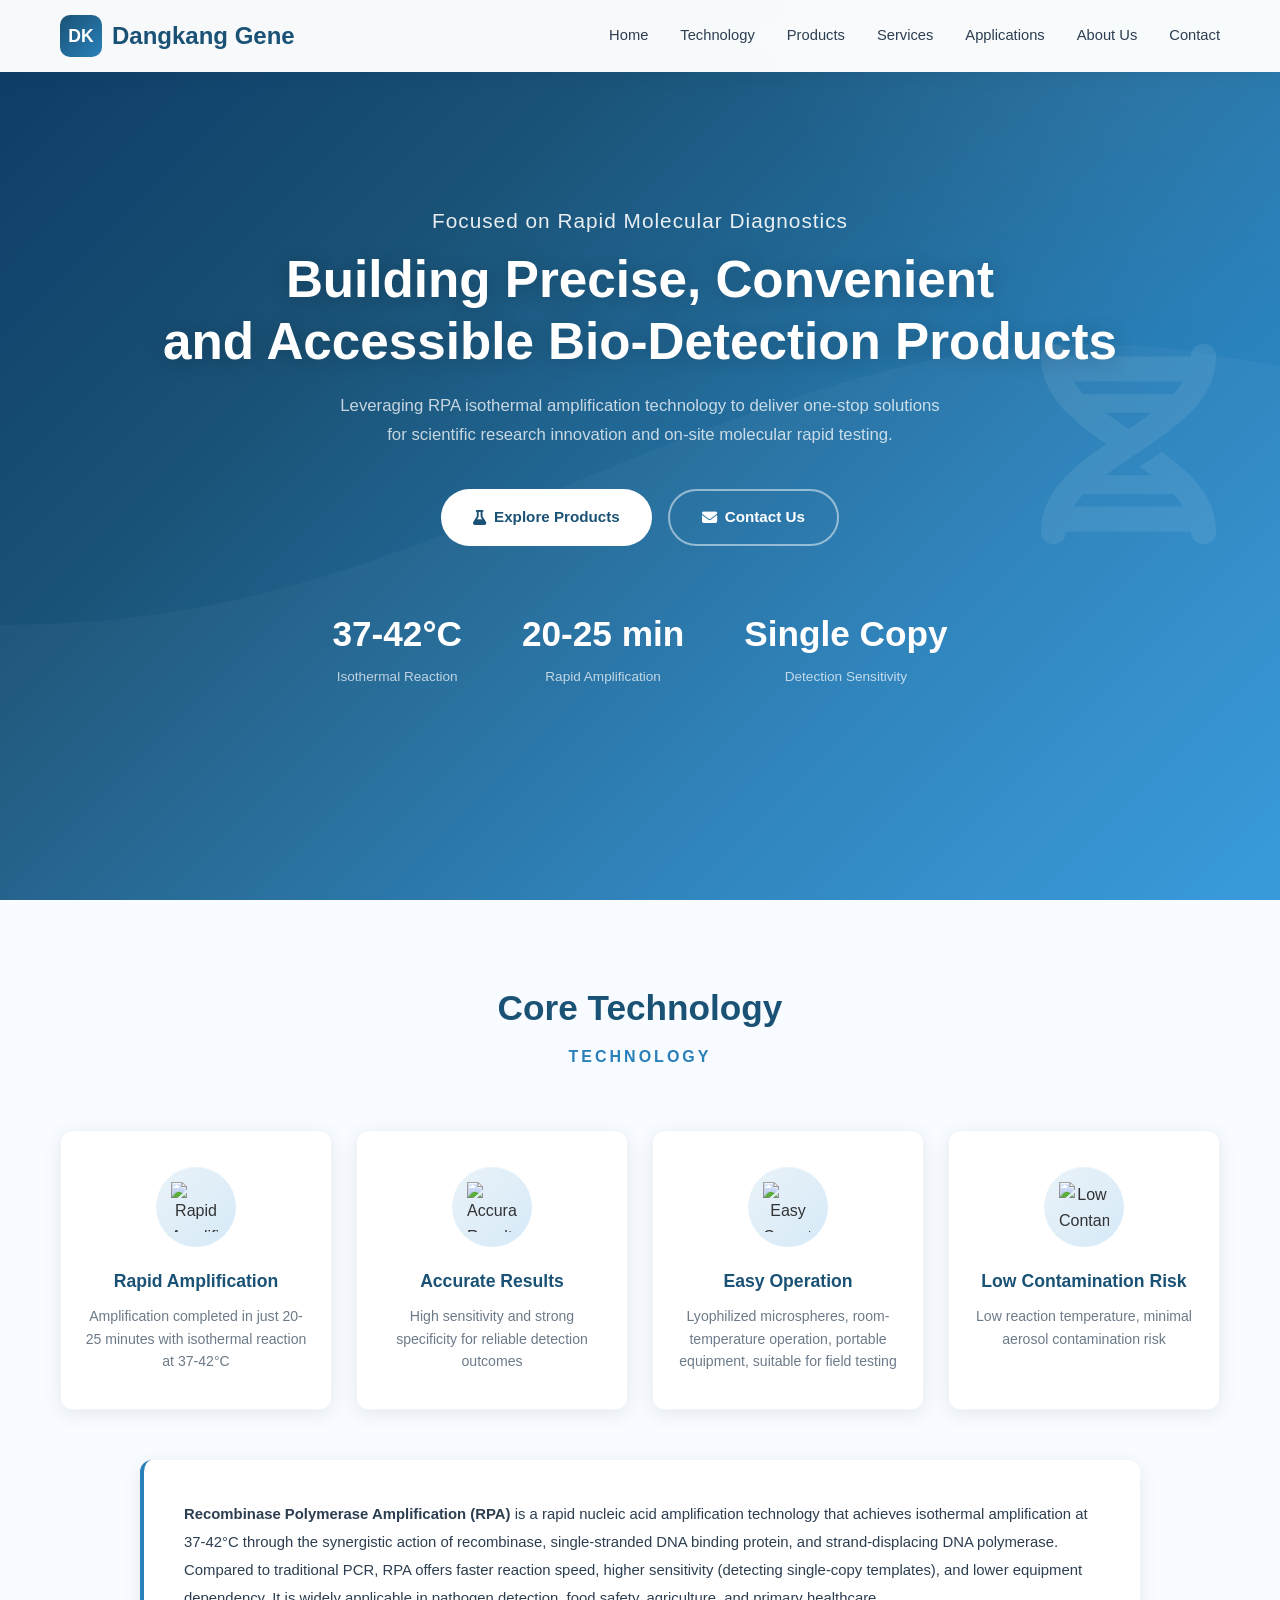
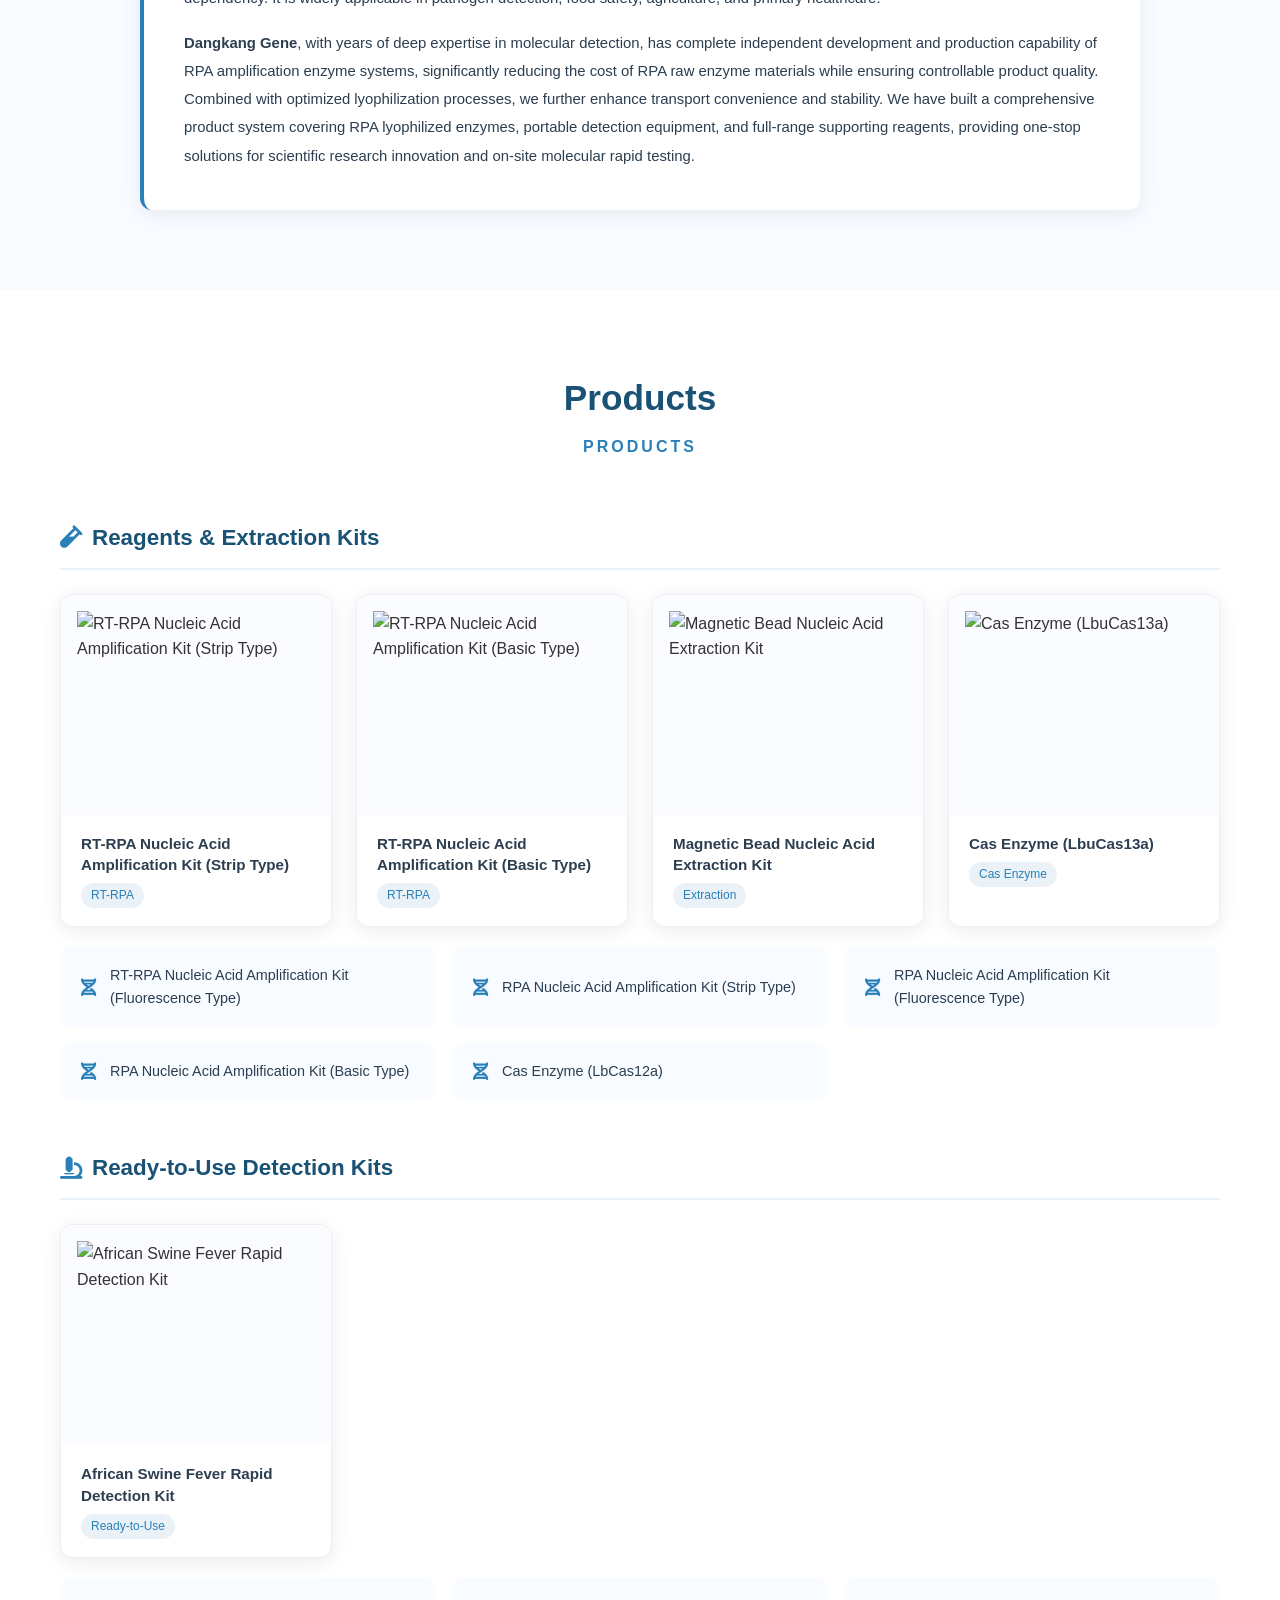
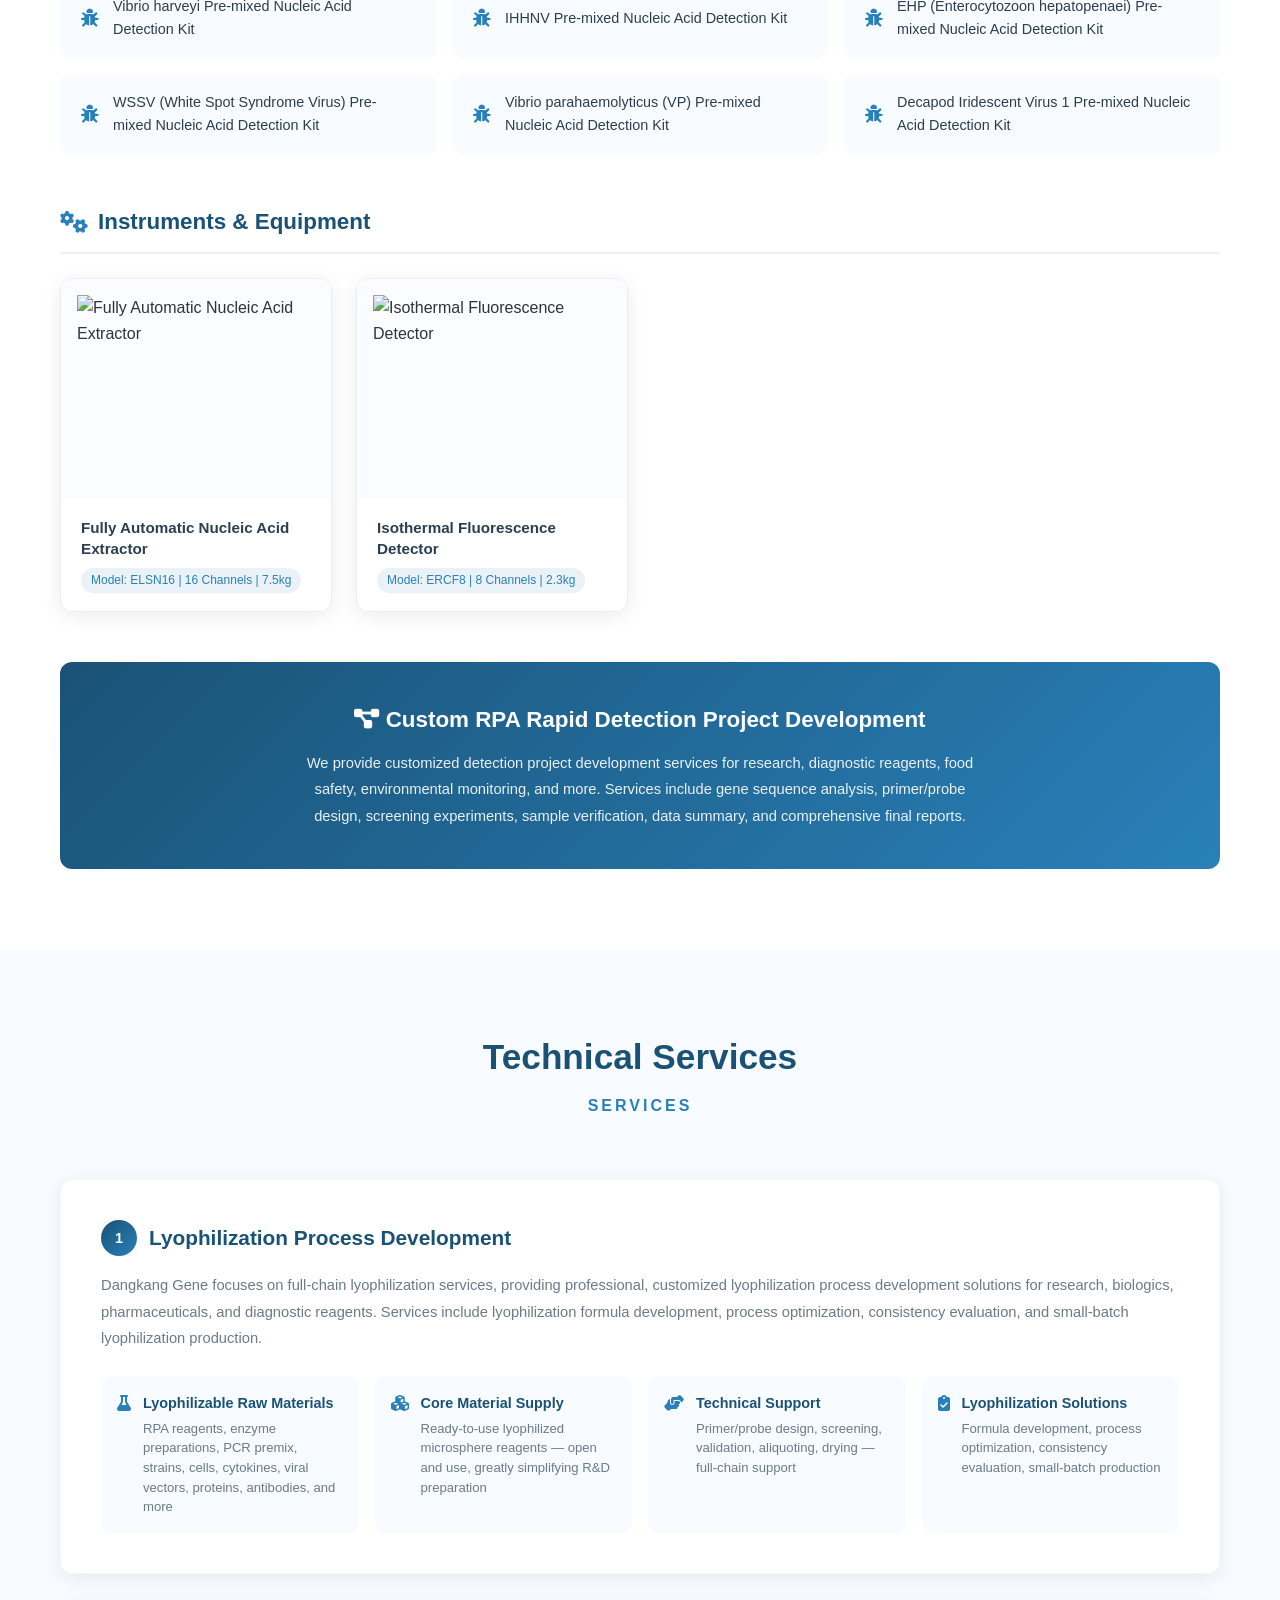
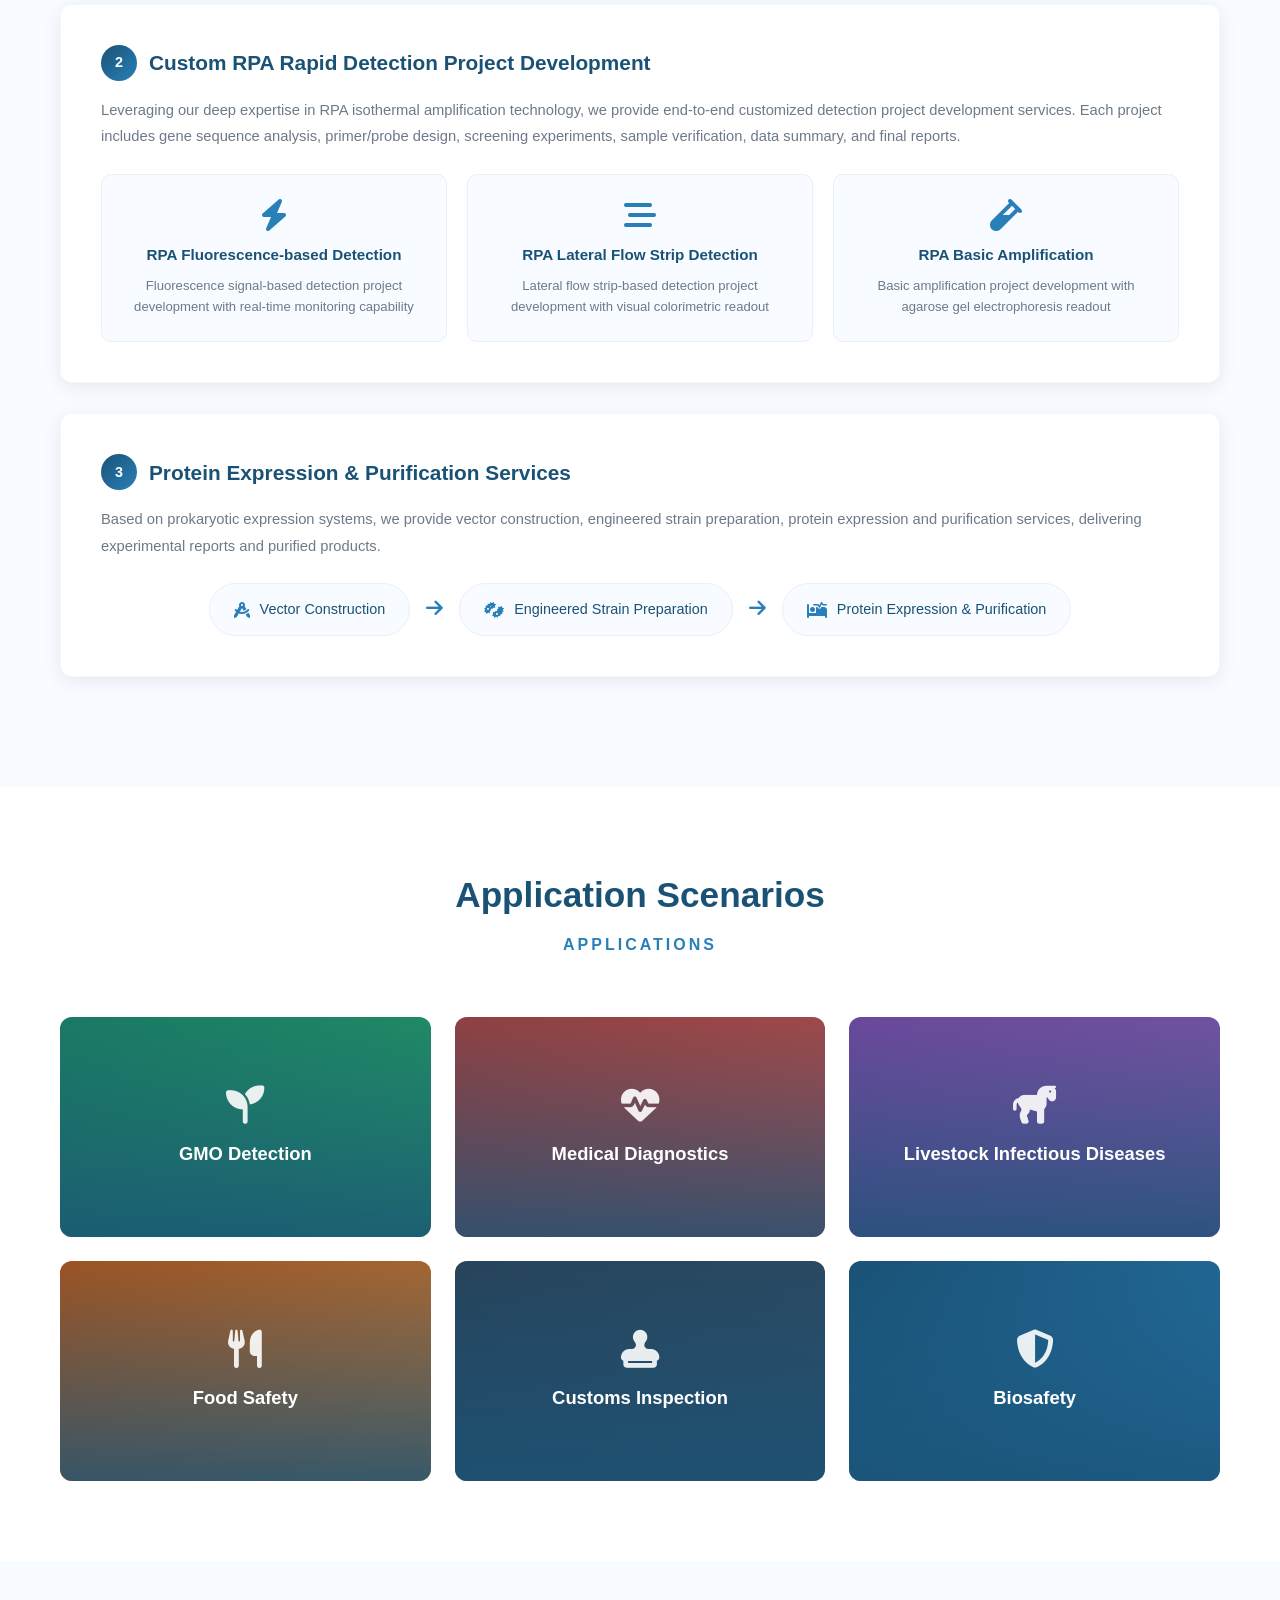
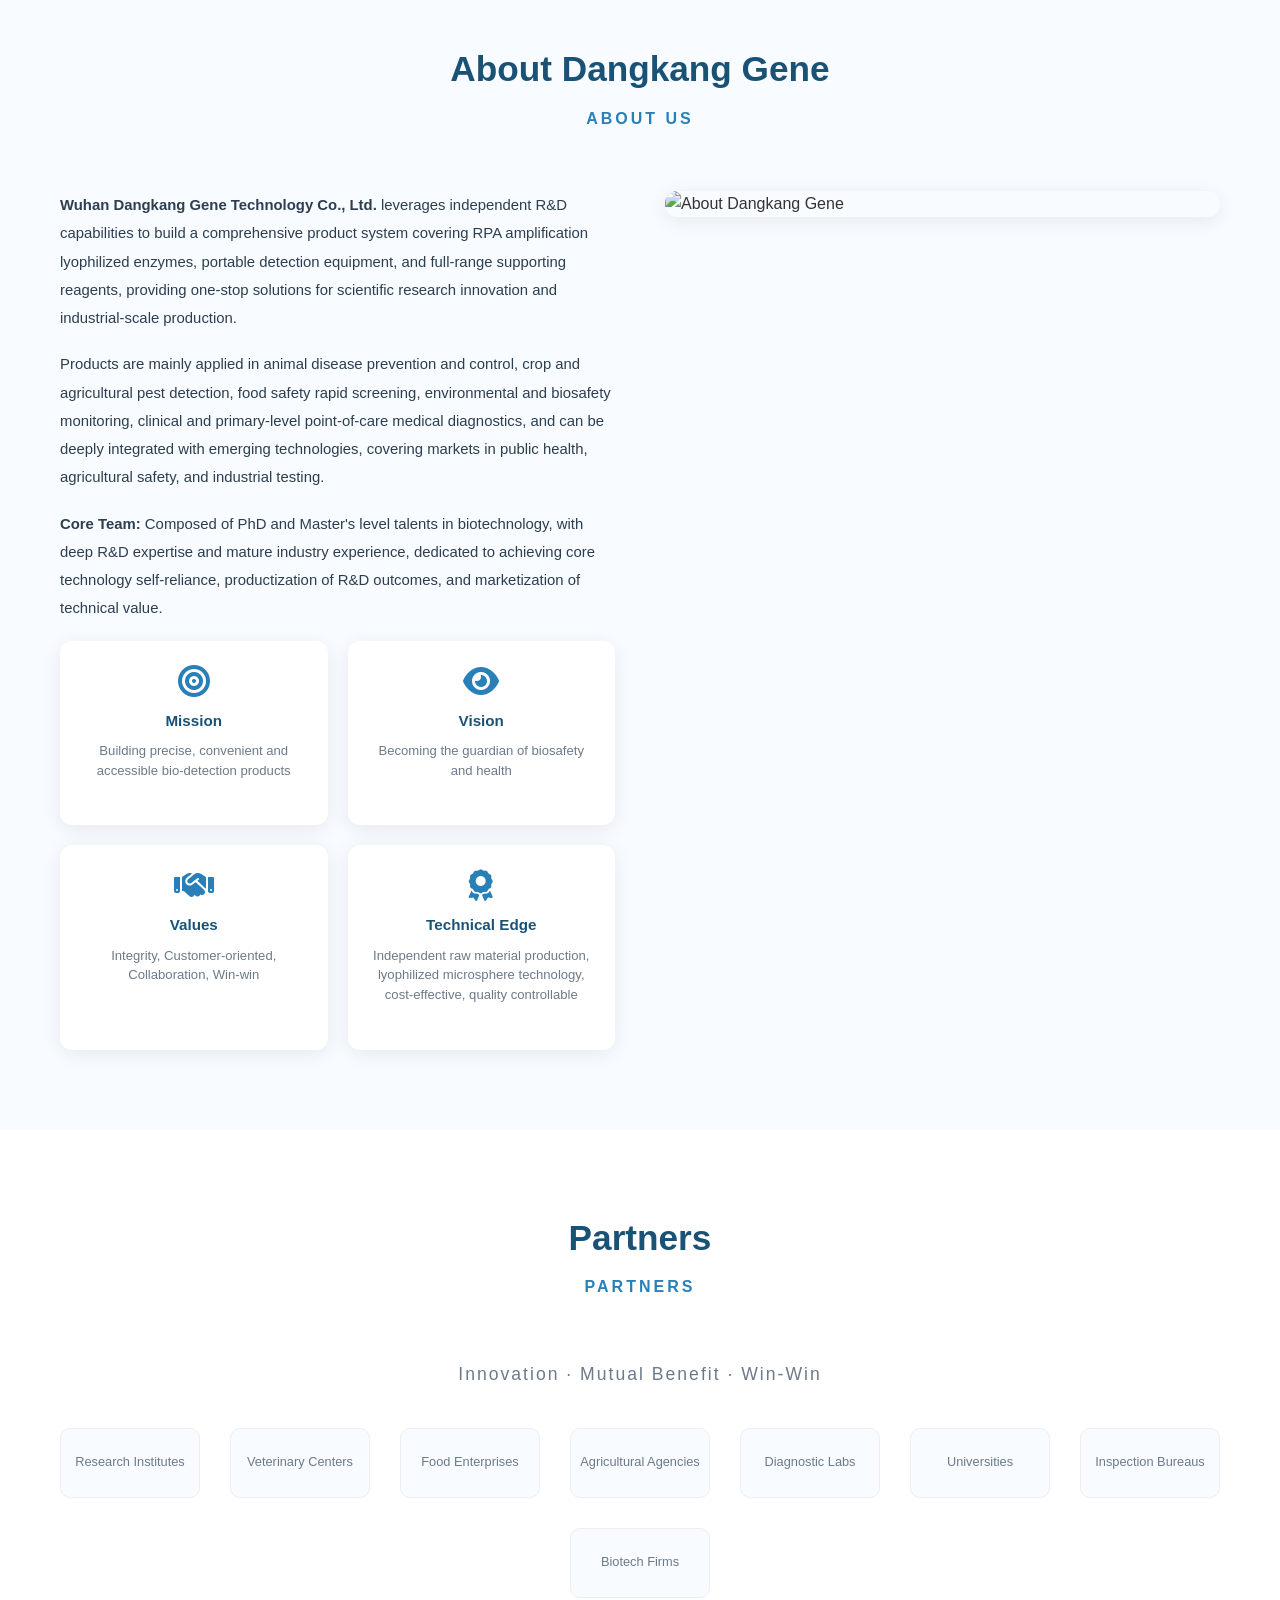
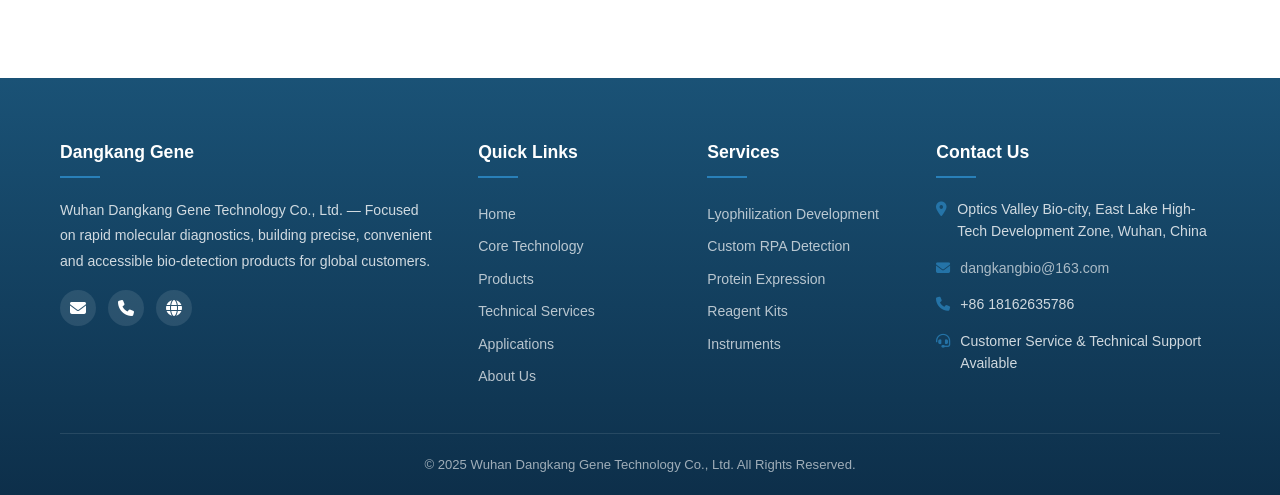
==== index.html @ e0cc2de1 "Initial commit: English website for Dangkang Bio" ====
<!DOCTYPE html>
<html lang="en">
<head>
    <meta charset="UTF-8">
    <meta name="viewport" content="width=device-width, initial-scale=1.0">
    <title>Dangkang Gene - Focused on Rapid Molecular Diagnostics</title>
    <meta name="description" content="Wuhan Dangkang Gene Technology Co., Ltd. - Building precise, convenient and accessible bio-detection products based on RPA technology.">
    <link rel="stylesheet" href="https://cdnjs.cloudflare.com/ajax/libs/font-awesome/6.5.1/css/all.min.css">
    <style>
        /* ===== CSS Reset & Base ===== */
        *, *::before, *::after { margin: 0; padding: 0; box-sizing: border-box; }
        html { scroll-behavior: smooth; font-size: 16px; }
        body {
            font-family: 'Segoe UI', 'Helvetica Neue', Arial, sans-serif;
            color: #333;
            line-height: 1.6;
            background: #fff;
            overflow-x: hidden;
        }
        a { text-decoration: none; color: inherit; transition: color 0.3s; }
        ul { list-style: none; }
        img { max-width: 100%; height: auto; display: block; }

        /* ===== Variables ===== */
        :root {
            --primary: #1a5276;
            --primary-light: #2980b9;
            --accent: #3498db;
            --bg-light: #f8fbff;
            --bg-alt: #eaf2f8;
            --text-dark: #2c3e50;
            --text-muted: #6c7a89;
            --white: #ffffff;
            --shadow: 0 4px 20px rgba(0,0,0,0.08);
            --shadow-hover: 0 8px 32px rgba(26,82,118,0.15);
            --radius: 12px;
            --transition: all 0.3s ease;
        }

        /* ===== Utility ===== */
        .container { max-width: 1200px; margin: 0 auto; padding: 0 20px; }
        .section-title {
            text-align: center;
            margin-bottom: 60px;
        }
        .section-title h2 {
            font-size: 2.2rem;
            color: var(--primary);
            margin-bottom: 8px;
            font-weight: 700;
        }
        .section-title .subtitle {
            font-size: 1rem;
            color: var(--primary-light);
            text-transform: uppercase;
            letter-spacing: 3px;
            font-weight: 600;
        }
        .section-title p.desc {
            margin-top: 16px;
            color: var(--text-muted);
            max-width: 800px;
            margin-left: auto;
            margin-right: auto;
            font-size: 0.95rem;
            line-height: 1.8;
        }
        section { padding: 80px 0; }

        /* ===== Navigation ===== */
        .navbar {
            position: fixed;
            top: 0; left: 0; right: 0;
            z-index: 1000;
            background: rgba(255,255,255,0.97);
            backdrop-filter: blur(10px);
            box-shadow: 0 2px 20px rgba(0,0,0,0.06);
            transition: var(--transition);
        }
        .navbar .container {
            display: flex;
            align-items: center;
            justify-content: space-between;
            height: 72px;
        }
        .logo {
            display: flex;
            align-items: center;
            gap: 10px;
            font-size: 1.5rem;
            font-weight: 800;
            color: var(--primary);
        }
        .logo .logo-icon {
            width: 42px; height: 42px;
            background: linear-gradient(135deg, var(--primary), var(--primary-light));
            border-radius: 10px;
            display: flex;
            align-items: center;
            justify-content: center;
            color: white;
            font-size: 1.1rem;
            font-weight: 900;
        }
        .nav-links {
            display: flex;
            gap: 32px;
            align-items: center;
        }
        .nav-links a {
            font-size: 0.92rem;
            font-weight: 500;
            color: var(--text-dark);
            position: relative;
            padding: 4px 0;
        }
        .nav-links a::after {
            content: '';
            position: absolute;
            bottom: -2px; left: 0;
            width: 0; height: 2px;
            background: var(--primary-light);
            transition: width 0.3s;
        }
        .nav-links a:hover { color: var(--primary-light); }
        .nav-links a:hover::after { width: 100%; }

        .hamburger {
            display: none;
            flex-direction: column;
            gap: 5px;
            cursor: pointer;
            padding: 8px;
            z-index: 1001;
        }
        .hamburger span {
            width: 26px; height: 2.5px;
            background: var(--primary);
            border-radius: 2px;
            transition: var(--transition);
        }
        .hamburger.active span:nth-child(1) { transform: rotate(45deg) translate(5px, 5px); }
        .hamburger.active span:nth-child(2) { opacity: 0; }
        .hamburger.active span:nth-child(3) { transform: rotate(-45deg) translate(5px, -5px); }

        /* ===== Hero ===== */
        .hero {
            min-height: 100vh;
            display: flex;
            align-items: center;
            background: linear-gradient(135deg, #0d3b66 0%, #1a5276 30%, #2980b9 70%, #3498db 100%);
            position: relative;
            overflow: hidden;
            padding-top: 72px;
        }
        .hero::before {
            content: '';
            position: absolute;
            top: 0; left: 0; right: 0; bottom: 0;
            background: url('data:image/svg+xml,<svg xmlns="http://www.w3.org/2000/svg" viewBox="0 0 1440 320"><path fill="rgba(255,255,255,0.03)" d="M0,96L48,112C96,128,192,160,288,186.7C384,213,480,235,576,213.3C672,192,768,128,864,122.7C960,117,1056,171,1152,186.7C1248,203,1344,181,1392,170.7L1440,160L1440,320L1392,320C1344,320,1248,320,1152,320C1056,320,960,320,864,320C768,320,672,320,576,320C480,320,384,320,288,320C192,320,96,320,48,320L0,320Z"/></svg>') no-repeat bottom center;
            background-size: cover;
        }
        .hero::after {
            content: '';
            position: absolute;
            top: -50%; right: -20%;
            width: 800px; height: 800px;
            background: radial-gradient(circle, rgba(255,255,255,0.05) 0%, transparent 70%);
            border-radius: 50%;
        }
        .hero .container {
            position: relative;
            z-index: 1;
            text-align: center;
            color: var(--white);
        }
        .hero h1 {
            font-size: 3.2rem;
            font-weight: 800;
            margin-bottom: 20px;
            line-height: 1.2;
            text-shadow: 0 2px 20px rgba(0,0,0,0.2);
        }
        .hero .tagline {
            font-size: 1.3rem;
            opacity: 0.9;
            margin-bottom: 12px;
            font-weight: 300;
            letter-spacing: 1px;
        }
        .hero .sub-tagline {
            font-size: 1.05rem;
            opacity: 0.75;
            max-width: 600px;
            margin: 0 auto 40px;
            line-height: 1.7;
        }
        .hero-cta {
            display: inline-flex;
            gap: 16px;
            flex-wrap: wrap;
            justify-content: center;
        }
        .btn {
            display: inline-flex;
            align-items: center;
            gap: 8px;
            padding: 14px 32px;
            border-radius: 50px;
            font-weight: 600;
            font-size: 0.95rem;
            transition: var(--transition);
            cursor: pointer;
            border: none;
        }
        .btn-primary {
            background: var(--white);
            color: var(--primary);
        }
        .btn-primary:hover {
            background: var(--bg-alt);
            transform: translateY(-2px);
            box-shadow: 0 8px 30px rgba(0,0,0,0.2);
        }
        .btn-outline {
            background: transparent;
            color: var(--white);
            border: 2px solid rgba(255,255,255,0.5);
        }
        .btn-outline:hover {
            background: rgba(255,255,255,0.1);
            border-color: var(--white);
            transform: translateY(-2px);
        }
        .hero-stats {
            display: flex;
            justify-content: center;
            gap: 60px;
            margin-top: 60px;
            flex-wrap: wrap;
        }
        .hero-stat {
            text-align: center;
        }
        .hero-stat .number {
            font-size: 2.2rem;
            font-weight: 800;
        }
        .hero-stat .label {
            font-size: 0.85rem;
            opacity: 0.7;
            margin-top: 4px;
        }

        /* DNA animation */
        .dna-helix {
            position: absolute;
            right: 5%;
            top: 50%;
            transform: translateY(-50%);
            opacity: 0.08;
            font-size: 200px;
            color: white;
        }

        /* ===== Technology Section ===== */
        #technology {
            background: var(--bg-light);
        }
        .tech-cards {
            display: grid;
            grid-template-columns: repeat(4, 1fr);
            gap: 24px;
            margin-bottom: 50px;
        }
        .tech-card {
            background: var(--white);
            border-radius: var(--radius);
            padding: 36px 24px;
            text-align: center;
            box-shadow: var(--shadow);
            transition: var(--transition);
            border: 1px solid rgba(41,128,185,0.08);
        }
        .tech-card:hover {
            transform: translateY(-6px);
            box-shadow: var(--shadow-hover);
            border-color: var(--primary-light);
        }
        .tech-card .icon {
            width: 80px; height: 80px;
            margin: 0 auto 20px;
            border-radius: 50%;
            background: linear-gradient(135deg, var(--bg-alt), #d6eaf8);
            display: flex;
            align-items: center;
            justify-content: center;
            overflow: hidden;
        }
        .tech-card .icon img {
            width: 50px; height: 50px;
            object-fit: contain;
        }
        .tech-card h3 {
            font-size: 1.1rem;
            color: var(--primary);
            margin-bottom: 10px;
        }
        .tech-card p {
            font-size: 0.88rem;
            color: var(--text-muted);
            line-height: 1.6;
        }
        .tech-description {
            max-width: 1000px;
            margin: 0 auto;
            background: var(--white);
            border-radius: var(--radius);
            padding: 40px;
            box-shadow: var(--shadow);
            border-left: 4px solid var(--primary-light);
        }
        .tech-description p {
            margin-bottom: 16px;
            color: var(--text-dark);
            font-size: 0.93rem;
            line-height: 1.9;
        }
        .tech-description p:last-child { margin-bottom: 0; }

        /* ===== Products Section ===== */
        #products {
            background: var(--white);
        }
        .product-subsection {
            margin-bottom: 50px;
        }
        .product-subsection h3 {
            font-size: 1.4rem;
            color: var(--primary);
            margin-bottom: 24px;
            padding-bottom: 12px;
            border-bottom: 2px solid var(--bg-alt);
            display: flex;
            align-items: center;
            gap: 10px;
        }
        .product-subsection h3 i {
            color: var(--primary-light);
        }
        .product-grid {
            display: grid;
            grid-template-columns: repeat(auto-fill, minmax(260px, 1fr));
            gap: 24px;
        }
        .product-card {
            background: var(--white);
            border-radius: var(--radius);
            overflow: hidden;
            box-shadow: var(--shadow);
            transition: var(--transition);
            border: 1px solid #eee;
        }
        .product-card:hover {
            transform: translateY(-4px);
            box-shadow: var(--shadow-hover);
        }
        .product-card .product-img {
            width: 100%;
            height: 220px;
            object-fit: contain;
            background: #fafcff;
            padding: 16px;
        }
        .product-card .product-info {
            padding: 18px 20px;
        }
        .product-card .product-info h4 {
            font-size: 0.95rem;
            color: var(--text-dark);
            margin-bottom: 6px;
            line-height: 1.4;
        }
        .product-card .product-info .tag {
            display: inline-block;
            background: var(--bg-alt);
            color: var(--primary-light);
            font-size: 0.75rem;
            padding: 3px 10px;
            border-radius: 20px;
            font-weight: 500;
        }
        .product-list-simple {
            display: grid;
            grid-template-columns: repeat(auto-fill, minmax(300px, 1fr));
            gap: 16px;
        }
        .product-list-item {
            display: flex;
            align-items: center;
            gap: 14px;
            padding: 16px 20px;
            background: var(--bg-light);
            border-radius: 10px;
            transition: var(--transition);
            border: 1px solid transparent;
        }
        .product-list-item:hover {
            border-color: var(--primary-light);
            background: var(--white);
            box-shadow: var(--shadow);
        }
        .product-list-item i {
            color: var(--primary-light);
            font-size: 1.1rem;
            flex-shrink: 0;
        }
        .product-list-item span {
            font-size: 0.9rem;
            color: var(--text-dark);
        }
        .custom-dev-banner {
            background: linear-gradient(135deg, var(--primary), var(--primary-light));
            border-radius: var(--radius);
            padding: 40px;
            color: var(--white);
            text-align: center;
            margin-top: 40px;
        }
        .custom-dev-banner h3 {
            font-size: 1.4rem;
            margin-bottom: 12px;
            border: none;
            color: var(--white);
            display: block;
        }
        .custom-dev-banner p {
            font-size: 0.92rem;
            opacity: 0.9;
            max-width: 700px;
            margin: 0 auto;
            line-height: 1.8;
        }

        /* ===== Services Section ===== */
        #services {
            background: var(--bg-light);
        }
        .service-block {
            background: var(--white);
            border-radius: var(--radius);
            padding: 40px;
            margin-bottom: 30px;
            box-shadow: var(--shadow);
            border: 1px solid rgba(41,128,185,0.06);
        }
        .service-block h3 {
            font-size: 1.3rem;
            color: var(--primary);
            margin-bottom: 16px;
            display: flex;
            align-items: center;
            gap: 12px;
        }
        .service-block h3 .service-num {
            display: inline-flex;
            width: 36px; height: 36px;
            background: linear-gradient(135deg, var(--primary), var(--primary-light));
            color: var(--white);
            border-radius: 50%;
            align-items: center;
            justify-content: center;
            font-size: 0.9rem;
            flex-shrink: 0;
        }
        .service-block > p {
            color: var(--text-muted);
            font-size: 0.92rem;
            line-height: 1.8;
            margin-bottom: 24px;
        }
        .service-features {
            display: grid;
            grid-template-columns: repeat(auto-fill, minmax(240px, 1fr));
            gap: 16px;
        }
        .service-feature {
            display: flex;
            align-items: flex-start;
            gap: 12px;
            padding: 16px;
            background: var(--bg-light);
            border-radius: 10px;
        }
        .service-feature i {
            color: var(--primary-light);
            margin-top: 3px;
            flex-shrink: 0;
        }
        .service-feature .feat-title {
            font-weight: 600;
            color: var(--primary);
            font-size: 0.9rem;
            margin-bottom: 4px;
        }
        .service-feature .feat-desc {
            font-size: 0.82rem;
            color: var(--text-muted);
            line-height: 1.5;
        }
        .rpa-types {
            display: grid;
            grid-template-columns: repeat(3, 1fr);
            gap: 20px;
            margin-top: 20px;
        }
        .rpa-type-card {
            background: var(--bg-light);
            border-radius: 10px;
            padding: 24px;
            text-align: center;
            border: 1px solid #e8f0f8;
            transition: var(--transition);
        }
        .rpa-type-card:hover {
            border-color: var(--primary-light);
            box-shadow: var(--shadow);
        }
        .rpa-type-card i {
            font-size: 2rem;
            color: var(--primary-light);
            margin-bottom: 12px;
        }
        .rpa-type-card h4 {
            font-size: 0.95rem;
            color: var(--primary);
            margin-bottom: 8px;
        }
        .rpa-type-card p {
            font-size: 0.82rem;
            color: var(--text-muted);
            line-height: 1.6;
        }
        .workflow {
            display: flex;
            align-items: center;
            justify-content: center;
            gap: 16px;
            margin-top: 24px;
            flex-wrap: wrap;
        }
        .workflow-step {
            display: flex;
            align-items: center;
            gap: 10px;
            background: var(--bg-light);
            padding: 14px 24px;
            border-radius: 50px;
            border: 1px solid #e8f0f8;
        }
        .workflow-step i {
            color: var(--primary-light);
        }
        .workflow-step span {
            font-size: 0.9rem;
            font-weight: 500;
            color: var(--primary);
        }
        .workflow-arrow {
            color: var(--primary-light);
            font-size: 1.2rem;
        }

        /* ===== Applications Section ===== */
        #applications {
            background: var(--white);
        }
        .app-grid {
            display: grid;
            grid-template-columns: repeat(3, 1fr);
            gap: 24px;
        }
        .app-card {
            position: relative;
            border-radius: var(--radius);
            overflow: hidden;
            height: 220px;
            cursor: pointer;
            transition: var(--transition);
        }
        .app-card:hover {
            transform: translateY(-6px);
            box-shadow: var(--shadow-hover);
        }
        .app-card .app-bg {
            position: absolute;
            inset: 0;
            background-size: cover;
            background-position: center;
            transition: transform 0.5s;
        }
        .app-card:hover .app-bg {
            transform: scale(1.08);
        }
        .app-card .app-overlay {
            position: absolute;
            inset: 0;
            background: linear-gradient(180deg, rgba(26,82,118,0.3) 0%, rgba(26,82,118,0.85) 100%);
            display: flex;
            flex-direction: column;
            align-items: center;
            justify-content: center;
            color: var(--white);
        }
        .app-card .app-overlay i {
            font-size: 2.4rem;
            margin-bottom: 14px;
            opacity: 0.9;
        }
        .app-card .app-overlay h3 {
            font-size: 1.15rem;
            font-weight: 600;
        }

        /* ===== About Section ===== */
        #about {
            background: var(--bg-light);
        }
        .about-content {
            display: grid;
            grid-template-columns: 1fr 1fr;
            gap: 50px;
            align-items: start;
        }
        .about-text p {
            font-size: 0.93rem;
            color: var(--text-dark);
            line-height: 1.9;
            margin-bottom: 18px;
        }
        .about-values {
            display: grid;
            grid-template-columns: 1fr 1fr;
            gap: 20px;
        }
        .value-card {
            background: var(--white);
            border-radius: var(--radius);
            padding: 24px;
            box-shadow: var(--shadow);
            text-align: center;
            transition: var(--transition);
            border-bottom: 3px solid transparent;
        }
        .value-card:hover {
            border-bottom-color: var(--primary-light);
            transform: translateY(-4px);
        }
        .value-card i {
            font-size: 2rem;
            color: var(--primary-light);
            margin-bottom: 12px;
        }
        .value-card h4 {
            font-size: 0.95rem;
            color: var(--primary);
            margin-bottom: 8px;
        }
        .value-card p {
            font-size: 0.82rem;
            color: var(--text-muted);
            line-height: 1.5;
        }
        .about-image {
            border-radius: var(--radius);
            overflow: hidden;
            box-shadow: var(--shadow);
        }
        .about-image img {
            width: 100%;
            height: 100%;
            object-fit: cover;
        }

        /* ===== Partners Section ===== */
        #partners {
            background: var(--white);
            text-align: center;
        }
        .partners-subtitle {
            font-size: 1.1rem;
            color: var(--text-muted);
            margin-bottom: 40px;
            letter-spacing: 2px;
        }
        .partners-grid {
            display: flex;
            flex-wrap: wrap;
            justify-content: center;
            gap: 30px;
            opacity: 0.6;
        }
        .partner-logo {
            width: 140px;
            height: 70px;
            background: var(--bg-light);
            border-radius: 10px;
            display: flex;
            align-items: center;
            justify-content: center;
            font-size: 0.8rem;
            color: var(--text-muted);
            border: 1px solid #eee;
            transition: var(--transition);
        }
        .partner-logo:hover {
            opacity: 1;
            border-color: var(--primary-light);
            box-shadow: var(--shadow);
        }

        /* ===== Contact / Footer ===== */
        .footer {
            background: linear-gradient(180deg, var(--primary) 0%, #0d2f4a 100%);
            color: var(--white);
            padding: 60px 0 0;
        }
        .footer-grid {
            display: grid;
            grid-template-columns: 2fr 1fr 1fr 1.5fr;
            gap: 40px;
            padding-bottom: 40px;
            border-bottom: 1px solid rgba(255,255,255,0.1);
        }
        .footer-col h4 {
            font-size: 1.1rem;
            margin-bottom: 20px;
            position: relative;
            padding-bottom: 12px;
        }
        .footer-col h4::after {
            content: '';
            position: absolute;
            bottom: 0; left: 0;
            width: 40px; height: 2px;
            background: var(--primary-light);
        }
        .footer-about p {
            font-size: 0.88rem;
            opacity: 0.8;
            line-height: 1.8;
            margin-bottom: 16px;
        }
        .footer-links a {
            display: block;
            font-size: 0.88rem;
            opacity: 0.7;
            padding: 5px 0;
            transition: var(--transition);
        }
        .footer-links a:hover {
            opacity: 1;
            color: var(--accent);
            padding-left: 6px;
        }
        .footer-contact p {
            display: flex;
            align-items: flex-start;
            gap: 10px;
            font-size: 0.88rem;
            opacity: 0.8;
            margin-bottom: 14px;
            line-height: 1.6;
        }
        .footer-contact i {
            color: var(--primary-light);
            margin-top: 4px;
            flex-shrink: 0;
        }
        .footer-bottom {
            text-align: center;
            padding: 20px 0;
            font-size: 0.82rem;
            opacity: 0.6;
        }
        .social-links {
            display: flex;
            gap: 12px;
            margin-top: 16px;
        }
        .social-links a {
            width: 36px; height: 36px;
            border-radius: 50%;
            background: rgba(255,255,255,0.1);
            display: flex;
            align-items: center;
            justify-content: center;
            transition: var(--transition);
        }
        .social-links a:hover {
            background: var(--primary-light);
            transform: translateY(-3px);
        }

        /* ===== Back to Top ===== */
        .back-to-top {
            position: fixed;
            bottom: 30px; right: 30px;
            width: 46px; height: 46px;
            background: var(--primary);
            color: var(--white);
            border-radius: 50%;
            display: flex;
            align-items: center;
            justify-content: center;
            cursor: pointer;
            opacity: 0;
            visibility: hidden;
            transition: var(--transition);
            box-shadow: 0 4px 15px rgba(26,82,118,0.3);
            z-index: 999;
            border: none;
            font-size: 1.1rem;
        }
        .back-to-top.visible {
            opacity: 1;
            visibility: visible;
        }
        .back-to-top:hover {
            background: var(--primary-light);
            transform: translateY(-3px);
        }

        /* ===== Responsive ===== */
        @media (max-width: 1024px) {
            .tech-cards { grid-template-columns: repeat(2, 1fr); }
            .app-grid { grid-template-columns: repeat(2, 1fr); }
            .about-content { grid-template-columns: 1fr; }
            .footer-grid { grid-template-columns: repeat(2, 1fr); }
            .rpa-types { grid-template-columns: 1fr; }
        }
        @media (max-width: 768px) {
            .hamburger { display: flex; }
            .nav-links {
                position: fixed;
                top: 0; right: -100%;
                width: 280px;
                height: 100vh;
                background: var(--white);
                flex-direction: column;
                padding: 80px 30px 30px;
                gap: 20px;
                box-shadow: -4px 0 20px rgba(0,0,0,0.1);
                transition: right 0.3s;
                z-index: 1000;
            }
            .nav-links.open { right: 0; }
            .hero h1 { font-size: 2.2rem; }
            .hero .tagline { font-size: 1.1rem; }
            .hero-stats { gap: 30px; }
            .tech-cards { grid-template-columns: 1fr; }
            .product-grid { grid-template-columns: 1fr; }
            .product-list-simple { grid-template-columns: 1fr; }
            .app-grid { grid-template-columns: 1fr; }
            .about-values { grid-template-columns: 1fr; }
            .footer-grid { grid-template-columns: 1fr; }
            section { padding: 50px 0; }
            .section-title { margin-bottom: 40px; }
            .section-title h2 { font-size: 1.8rem; }
            .tech-description { padding: 24px; }
            .service-block { padding: 24px; }
            .custom-dev-banner { padding: 24px; }
            .dna-helix { display: none; }
        }

        /* ===== Animations ===== */
        @keyframes fadeInUp {
            from { opacity: 0; transform: translateY(30px); }
            to { opacity: 1; transform: translateY(0); }
        }
        .animate-on-scroll {
            opacity: 0;
            transform: translateY(30px);
            transition: opacity 0.6s ease, transform 0.6s ease;
        }
        .animate-on-scroll.visible {
            opacity: 1;
            transform: translateY(0);
        }
    </style>
</head>
<body>

    <!-- Navigation -->
    <nav class="navbar">
        <div class="container">
            <a href="#home" class="logo">
                <div class="logo-icon">DK</div>
                Dangkang Gene
            </a>
            <div class="nav-links" id="navLinks">
                <a href="#home">Home</a>
                <a href="#technology">Technology</a>
                <a href="#products">Products</a>
                <a href="#services">Services</a>
                <a href="#applications">Applications</a>
                <a href="#about">About Us</a>
                <a href="#contact">Contact</a>
            </div>
            <div class="hamburger" id="hamburger" onclick="toggleMenu()">
                <span></span>
                <span></span>
                <span></span>
            </div>
        </div>
    </nav>

    <!-- Hero Section -->
    <section class="hero" id="home">
        <div class="dna-helix">
            <i class="fas fa-dna"></i>
        </div>
        <div class="container">
            <p class="tagline">Focused on Rapid Molecular Diagnostics</p>
            <h1>Building Precise, Convenient<br>and Accessible Bio-Detection Products</h1>
            <p class="sub-tagline">Leveraging RPA isothermal amplification technology to deliver one-stop solutions for scientific research innovation and on-site molecular rapid testing.</p>
            <div class="hero-cta">
                <a href="#products" class="btn btn-primary"><i class="fas fa-flask"></i> Explore Products</a>
                <a href="#contact" class="btn btn-outline"><i class="fas fa-envelope"></i> Contact Us</a>
            </div>
            <div class="hero-stats">
                <div class="hero-stat">
                    <div class="number">37-42°C</div>
                    <div class="label">Isothermal Reaction</div>
                </div>
                <div class="hero-stat">
                    <div class="number">20-25 min</div>
                    <div class="label">Rapid Amplification</div>
                </div>
                <div class="hero-stat">
                    <div class="number">Single Copy</div>
                    <div class="label">Detection Sensitivity</div>
                </div>
            </div>
        </div>
    </section>

    <!-- Core Technology Section -->
    <section id="technology">
        <div class="container">
            <div class="section-title animate-on-scroll">
                <h2>Core Technology</h2>
                <div class="subtitle">TECHNOLOGY</div>
            </div>

            <div class="tech-cards">
                <div class="tech-card animate-on-scroll">
                    <div class="icon">
                        <img src="https://aimg8.dlssyht.cn/u/2322182/module/simplepicbackground/11951/23900165_1777346592.png" alt="Rapid Amplification">
                    </div>
                    <h3>Rapid Amplification</h3>
                    <p>Amplification completed in just 20-25 minutes with isothermal reaction at 37-42°C</p>
                </div>
                <div class="tech-card animate-on-scroll">
                    <div class="icon">
                        <img src="https://aimg8.dlssyht.cn/u/2322182/module/simplepicbackground/11952/23902172_1777356874.png" alt="Accurate Results">
                    </div>
                    <h3>Accurate Results</h3>
                    <p>High sensitivity and strong specificity for reliable detection outcomes</p>
                </div>
                <div class="tech-card animate-on-scroll">
                    <div class="icon">
                        <img src="https://aimg8.dlssyht.cn/u/2322182/module/simplepicbackground/11952/23902176_1777356890.png" alt="Easy Operation">
                    </div>
                    <h3>Easy Operation</h3>
                    <p>Lyophilized microspheres, room-temperature operation, portable equipment, suitable for field testing</p>
                </div>
                <div class="tech-card animate-on-scroll">
                    <div class="icon">
                        <img src="https://aimg8.dlssyht.cn/u/2322182/module/simplepicbackground/11952/23902179_1777356908.png" alt="Low Contamination Risk">
                    </div>
                    <h3>Low Contamination Risk</h3>
                    <p>Low reaction temperature, minimal aerosol contamination risk</p>
                </div>
            </div>

            <div class="tech-description animate-on-scroll">
                <p><strong>Recombinase Polymerase Amplification (RPA)</strong> is a rapid nucleic acid amplification technology that achieves isothermal amplification at 37-42°C through the synergistic action of recombinase, single-stranded DNA binding protein, and strand-displacing DNA polymerase. Compared to traditional PCR, RPA offers faster reaction speed, higher sensitivity (detecting single-copy templates), and lower equipment dependency. It is widely applicable in pathogen detection, food safety, agriculture, and primary healthcare.</p>
                <p><strong>Dangkang Gene</strong>, with years of deep expertise in molecular detection, has complete independent development and production capability of RPA amplification enzyme systems, significantly reducing the cost of RPA raw enzyme materials while ensuring controllable product quality. Combined with optimized lyophilization processes, we further enhance transport convenience and stability. We have built a comprehensive product system covering RPA lyophilized enzymes, portable detection equipment, and full-range supporting reagents, providing one-stop solutions for scientific research innovation and on-site molecular rapid testing.</p>
            </div>
        </div>
    </section>

    <!-- Products Section -->
    <section id="products">
        <div class="container">
            <div class="section-title animate-on-scroll">
                <h2>Products</h2>
                <div class="subtitle">PRODUCTS</div>
            </div>

            <!-- Reagents & Extraction Kits -->
            <div class="product-subsection animate-on-scroll">
                <h3><i class="fas fa-vial"></i> Reagents & Extraction Kits</h3>
                <div class="product-grid">
                    <div class="product-card">
                        <img class="product-img" src="https://aimg8.dlssyht.cn/u/2322182/product/11981/23961112_1778136665.jpg" alt="RT-RPA Nucleic Acid Amplification Kit (Strip Type)">
                        <div class="product-info">
                            <h4>RT-RPA Nucleic Acid Amplification Kit (Strip Type)</h4>
                            <span class="tag">RT-RPA</span>
                        </div>
                    </div>
                    <div class="product-card">
                        <img class="product-img" src="https://aimg8.dlssyht.cn/u/2322182/product/11981/23960566_1778134437.jpg" alt="RT-RPA Nucleic Acid Amplification Kit (Basic Type)">
                        <div class="product-info">
                            <h4>RT-RPA Nucleic Acid Amplification Kit (Basic Type)</h4>
                            <span class="tag">RT-RPA</span>
                        </div>
                    </div>
                    <div class="product-card">
                        <img class="product-img" src="https://aimg8.dlssyht.cn/u/2322182/product/11981/23960898_1778135790.jpg" alt="Magnetic Bead Nucleic Acid Extraction Kit">
                        <div class="product-info">
                            <h4>Magnetic Bead Nucleic Acid Extraction Kit</h4>
                            <span class="tag">Extraction</span>
                        </div>
                    </div>
                    <div class="product-card">
                        <img class="product-img" src="https://aimg8.dlssyht.cn/u/2322182/product/11981/23961236_1778137380.jpg" alt="Cas Enzyme (LbuCas13a)">
                        <div class="product-info">
                            <h4>Cas Enzyme (LbuCas13a)</h4>
                            <span class="tag">Cas Enzyme</span>
                        </div>
                    </div>
                </div>
                <div class="product-list-simple" style="margin-top:20px;">
                    <div class="product-list-item">
                        <i class="fas fa-dna"></i>
                        <span>RT-RPA Nucleic Acid Amplification Kit (Fluorescence Type)</span>
                    </div>
                    <div class="product-list-item">
                        <i class="fas fa-dna"></i>
                        <span>RPA Nucleic Acid Amplification Kit (Strip Type)</span>
                    </div>
                    <div class="product-list-item">
                        <i class="fas fa-dna"></i>
                        <span>RPA Nucleic Acid Amplification Kit (Fluorescence Type)</span>
                    </div>
                    <div class="product-list-item">
                        <i class="fas fa-dna"></i>
                        <span>RPA Nucleic Acid Amplification Kit (Basic Type)</span>
                    </div>
                    <div class="product-list-item">
                        <i class="fas fa-dna"></i>
                        <span>Cas Enzyme (LbCas12a)</span>
                    </div>
                </div>
            </div>

            <!-- Ready-to-Use Detection Kits -->
            <div class="product-subsection animate-on-scroll">
                <h3><i class="fas fa-microscope"></i> Ready-to-Use Detection Kits</h3>
                <div class="product-grid">
                    <div class="product-card">
                        <img class="product-img" src="https://aimg8.dlssyht.cn/u/2322182/product/11884/23766427_1776236440.jpg" alt="African Swine Fever Rapid Detection Kit">
                        <div class="product-info">
                            <h4>African Swine Fever Rapid Detection Kit</h4>
                            <span class="tag">Ready-to-Use</span>
                        </div>
                    </div>
                </div>
                <div class="product-list-simple" style="margin-top:20px;">
                    <div class="product-list-item">
                        <i class="fas fa-bug"></i>
                        <span>Vibrio harveyi Pre-mixed Nucleic Acid Detection Kit</span>
                    </div>
                    <div class="product-list-item">
                        <i class="fas fa-bug"></i>
                        <span>IHHNV Pre-mixed Nucleic Acid Detection Kit</span>
                    </div>
                    <div class="product-list-item">
                        <i class="fas fa-bug"></i>
                        <span>EHP (Enterocytozoon hepatopenaei) Pre-mixed Nucleic Acid Detection Kit</span>
                    </div>
                    <div class="product-list-item">
                        <i class="fas fa-bug"></i>
                        <span>WSSV (White Spot Syndrome Virus) Pre-mixed Nucleic Acid Detection Kit</span>
                    </div>
                    <div class="product-list-item">
                        <i class="fas fa-bug"></i>
                        <span>Vibrio parahaemolyticus (VP) Pre-mixed Nucleic Acid Detection Kit</span>
                    </div>
                    <div class="product-list-item">
                        <i class="fas fa-bug"></i>
                        <span>Decapod Iridescent Virus 1 Pre-mixed Nucleic Acid Detection Kit</span>
                    </div>
                </div>
            </div>

            <!-- Instruments & Equipment -->
            <div class="product-subsection animate-on-scroll">
                <h3><i class="fas fa-cogs"></i> Instruments & Equipment</h3>
                <div class="product-grid">
                    <div class="product-card">
                        <img class="product-img" src="https://aimg8.dlssyht.cn/u/2322182/product/11878/23755319_1776151904.jpg" alt="Fully Automatic Nucleic Acid Extractor">
                        <div class="product-info">
                            <h4>Fully Automatic Nucleic Acid Extractor</h4>
                            <span class="tag">Model: ELSN16 | 16 Channels | 7.5kg</span>
                        </div>
                    </div>
                    <div class="product-card">
                        <img class="product-img" src="https://aimg8.dlssyht.cn/u/2322182/product/11890/23779457_1776324344.jpg" alt="Isothermal Fluorescence Detector">
                        <div class="product-info">
                            <h4>Isothermal Fluorescence Detector</h4>
                            <span class="tag">Model: ERCF8 | 8 Channels | 2.3kg</span>
                        </div>
                    </div>
                </div>
            </div>

            <!-- Custom Development Banner -->
            <div class="custom-dev-banner animate-on-scroll">
                <h3><i class="fas fa-project-diagram"></i> Custom RPA Rapid Detection Project Development</h3>
                <p>We provide customized detection project development services for research, diagnostic reagents, food safety, environmental monitoring, and more. Services include gene sequence analysis, primer/probe design, screening experiments, sample verification, data summary, and comprehensive final reports.</p>
            </div>
        </div>
    </section>

    <!-- Services Section -->
    <section id="services">
        <div class="container">
            <div class="section-title animate-on-scroll">
                <h2>Technical Services</h2>
                <div class="subtitle">SERVICES</div>
            </div>

            <!-- Service 1: Lyophilization -->
            <div class="service-block animate-on-scroll">
                <h3><span class="service-num">1</span> Lyophilization Process Development</h3>
                <p>Dangkang Gene focuses on full-chain lyophilization services, providing professional, customized lyophilization process development solutions for research, biologics, pharmaceuticals, and diagnostic reagents. Services include lyophilization formula development, process optimization, consistency evaluation, and small-batch lyophilization production.</p>
                <div class="service-features">
                    <div class="service-feature">
                        <i class="fas fa-flask"></i>
                        <div>
                            <div class="feat-title">Lyophilizable Raw Materials</div>
                            <div class="feat-desc">RPA reagents, enzyme preparations, PCR premix, strains, cells, cytokines, viral vectors, proteins, antibodies, and more</div>
                        </div>
                    </div>
                    <div class="service-feature">
                        <i class="fas fa-cubes"></i>
                        <div>
                            <div class="feat-title">Core Material Supply</div>
                            <div class="feat-desc">Ready-to-use lyophilized microsphere reagents — open and use, greatly simplifying R&D preparation</div>
                        </div>
                    </div>
                    <div class="service-feature">
                        <i class="fas fa-hands-helping"></i>
                        <div>
                            <div class="feat-title">Technical Support</div>
                            <div class="feat-desc">Primer/probe design, screening, validation, aliquoting, drying — full-chain support</div>
                        </div>
                    </div>
                    <div class="service-feature">
                        <i class="fas fa-clipboard-check"></i>
                        <div>
                            <div class="feat-title">Lyophilization Solutions</div>
                            <div class="feat-desc">Formula development, process optimization, consistency evaluation, small-batch production</div>
                        </div>
                    </div>
                </div>
            </div>

            <!-- Service 2: Custom RPA Detection -->
            <div class="service-block animate-on-scroll">
                <h3><span class="service-num">2</span> Custom RPA Rapid Detection Project Development</h3>
                <p>Leveraging our deep expertise in RPA isothermal amplification technology, we provide end-to-end customized detection project development services. Each project includes gene sequence analysis, primer/probe design, screening experiments, sample verification, data summary, and final reports.</p>
                <div class="rpa-types">
                    <div class="rpa-type-card">
                        <i class="fas fa-bolt"></i>
                        <h4>RPA Fluorescence-based Detection</h4>
                        <p>Fluorescence signal-based detection project development with real-time monitoring capability</p>
                    </div>
                    <div class="rpa-type-card">
                        <i class="fas fa-stream"></i>
                        <h4>RPA Lateral Flow Strip Detection</h4>
                        <p>Lateral flow strip-based detection project development with visual colorimetric readout</p>
                    </div>
                    <div class="rpa-type-card">
                        <i class="fas fa-vial"></i>
                        <h4>RPA Basic Amplification</h4>
                        <p>Basic amplification project development with agarose gel electrophoresis readout</p>
                    </div>
                </div>
            </div>

            <!-- Service 3: Protein Expression -->
            <div class="service-block animate-on-scroll">
                <h3><span class="service-num">3</span> Protein Expression & Purification Services</h3>
                <p>Based on prokaryotic expression systems, we provide vector construction, engineered strain preparation, protein expression and purification services, delivering experimental reports and purified products.</p>
                <div class="workflow">
                    <div class="workflow-step">
                        <i class="fas fa-drafting-compass"></i>
                        <span>Vector Construction</span>
                    </div>
                    <div class="workflow-arrow"><i class="fas fa-arrow-right"></i></div>
                    <div class="workflow-step">
                        <i class="fas fa-bacteria"></i>
                        <span>Engineered Strain Preparation</span>
                    </div>
                    <div class="workflow-arrow"><i class="fas fa-arrow-right"></i></div>
                    <div class="workflow-step">
                        <i class="fas fa-procedures"></i>
                        <span>Protein Expression & Purification</span>
                    </div>
                </div>
            </div>
        </div>
    </section>

    <!-- Applications Section -->
    <section id="applications">
        <div class="container">
            <div class="section-title animate-on-scroll">
                <h2>Application Scenarios</h2>
                <div class="subtitle">APPLICATIONS</div>
            </div>
            <div class="app-grid">
                <div class="app-card animate-on-scroll">
                    <div class="app-bg" style="background: linear-gradient(135deg, #1a8a5c, #27ae60);"></div>
                    <div class="app-overlay">
                        <i class="fas fa-seedling"></i>
                        <h3>GMO Detection</h3>
                    </div>
                </div>
                <div class="app-card animate-on-scroll">
                    <div class="app-bg" style="background: linear-gradient(135deg, #c0392b, #e74c3c);"></div>
                    <div class="app-overlay">
                        <i class="fas fa-heartbeat"></i>
                        <h3>Medical Diagnostics</h3>
                    </div>
                </div>
                <div class="app-card animate-on-scroll">
                    <div class="app-bg" style="background: linear-gradient(135deg, #8e44ad, #9b59b6);"></div>
                    <div class="app-overlay">
                        <i class="fas fa-horse"></i>
                        <h3>Livestock Infectious Diseases</h3>
                    </div>
                </div>
                <div class="app-card animate-on-scroll">
                    <div class="app-bg" style="background: linear-gradient(135deg, #d35400, #e67e22);"></div>
                    <div class="app-overlay">
                        <i class="fas fa-utensils"></i>
                        <h3>Food Safety</h3>
                    </div>
                </div>
                <div class="app-card animate-on-scroll">
                    <div class="app-bg" style="background: linear-gradient(135deg, #2c3e50, #34495e);"></div>
                    <div class="app-overlay">
                        <i class="fas fa-stamp"></i>
                        <h3>Customs Inspection</h3>
                    </div>
                </div>
                <div class="app-card animate-on-scroll">
                    <div class="app-bg" style="background: linear-gradient(135deg, #1a5276, #2980b9);"></div>
                    <div class="app-overlay">
                        <i class="fas fa-shield-alt"></i>
                        <h3>Biosafety</h3>
                    </div>
                </div>
            </div>
        </div>
    </section>

    <!-- About Section -->
    <section id="about">
        <div class="container">
            <div class="section-title animate-on-scroll">
                <h2>About Dangkang Gene</h2>
                <div class="subtitle">ABOUT US</div>
            </div>
            <div class="about-content">
                <div class="about-text animate-on-scroll">
                    <p><strong>Wuhan Dangkang Gene Technology Co., Ltd.</strong> leverages independent R&D capabilities to build a comprehensive product system covering RPA amplification lyophilized enzymes, portable detection equipment, and full-range supporting reagents, providing one-stop solutions for scientific research innovation and industrial-scale production.</p>
                    <p>Products are mainly applied in animal disease prevention and control, crop and agricultural pest detection, food safety rapid screening, environmental and biosafety monitoring, clinical and primary-level point-of-care medical diagnostics, and can be deeply integrated with emerging technologies, covering markets in public health, agricultural safety, and industrial testing.</p>
                    <p><strong>Core Team:</strong> Composed of PhD and Master's level talents in biotechnology, with deep R&D expertise and mature industry experience, dedicated to achieving core technology self-reliance, productization of R&D outcomes, and marketization of technical value.</p>

                    <div class="about-values">
                        <div class="value-card">
                            <i class="fas fa-bullseye"></i>
                            <h4>Mission</h4>
                            <p>Building precise, convenient and accessible bio-detection products</p>
                        </div>
                        <div class="value-card">
                            <i class="fas fa-eye"></i>
                            <h4>Vision</h4>
                            <p>Becoming the guardian of biosafety and health</p>
                        </div>
                        <div class="value-card">
                            <i class="fas fa-handshake"></i>
                            <h4>Values</h4>
                            <p>Integrity, Customer-oriented, Collaboration, Win-win</p>
                        </div>
                        <div class="value-card">
                            <i class="fas fa-award"></i>
                            <h4>Technical Edge</h4>
                            <p>Independent raw material production, lyophilized microsphere technology, cost-effective, quality controllable</p>
                        </div>
                    </div>
                </div>
                <div class="about-image animate-on-scroll">
                    <img src="https://aimg8.dlssyht.cn/u/2322182/module/simplepicbackground/11792/23582466_1774852081.jpg" alt="About Dangkang Gene">
                </div>
            </div>
        </div>
    </section>

    <!-- Partners Section -->
    <section id="partners">
        <div class="container">
            <div class="section-title animate-on-scroll">
                <h2>Partners</h2>
                <div class="subtitle">PARTNERS</div>
            </div>
            <p class="partners-subtitle animate-on-scroll">Innovation · Mutual Benefit · Win-Win</p>
            <div class="partners-grid animate-on-scroll">
                <div class="partner-logo">Research Institutes</div>
                <div class="partner-logo">Veterinary Centers</div>
                <div class="partner-logo">Food Enterprises</div>
                <div class="partner-logo">Agricultural Agencies</div>
                <div class="partner-logo">Diagnostic Labs</div>
                <div class="partner-logo">Universities</div>
                <div class="partner-logo">Inspection Bureaus</div>
                <div class="partner-logo">Biotech Firms</div>
            </div>
        </div>
    </section>

    <!-- Footer / Contact -->
    <footer class="footer" id="contact">
        <div class="container">
            <div class="footer-grid">
                <div class="footer-col footer-about">
                    <h4>Dangkang Gene</h4>
                    <p>Wuhan Dangkang Gene Technology Co., Ltd. — Focused on rapid molecular diagnostics, building precise, convenient and accessible bio-detection products for global customers.</p>
                    <div class="social-links">
                        <a href="#"><i class="fas fa-envelope"></i></a>
                        <a href="#"><i class="fas fa-phone"></i></a>
                        <a href="#"><i class="fas fa-globe"></i></a>
                    </div>
                </div>
                <div class="footer-col">
                    <h4>Quick Links</h4>
                    <div class="footer-links">
                        <a href="#home">Home</a>
                        <a href="#technology">Core Technology</a>
                        <a href="#products">Products</a>
                        <a href="#services">Technical Services</a>
                        <a href="#applications">Applications</a>
                        <a href="#about">About Us</a>
                    </div>
                </div>
                <div class="footer-col">
                    <h4>Services</h4>
                    <div class="footer-links">
                        <a href="#services">Lyophilization Development</a>
                        <a href="#services">Custom RPA Detection</a>
                        <a href="#services">Protein Expression</a>
                        <a href="#products">Reagent Kits</a>
                        <a href="#products">Instruments</a>
                    </div>
                </div>
                <div class="footer-col footer-contact">
                    <h4>Contact Us</h4>
                    <p><i class="fas fa-map-marker-alt"></i> Optics Valley Bio-city, East Lake High-Tech Development Zone, Wuhan, China</p>
                    <p><i class="fas fa-envelope"></i> <a href="mailto:dangkangbio@163.com" style="color:rgba(255,255,255,0.8);">dangkangbio@163.com</a></p>
                    <p><i class="fas fa-phone"></i> +86 18162635786</p>
                    <p><i class="fas fa-headset"></i> Customer Service & Technical Support Available</p>
                </div>
            </div>
            <div class="footer-bottom">
                <p>&copy; 2025 Wuhan Dangkang Gene Technology Co., Ltd. All Rights Reserved.</p>
            </div>
        </div>
    </footer>

    <!-- Back to Top -->
    <button class="back-to-top" id="backToTop" onclick="window.scrollTo({top:0,behavior:'smooth'})">
        <i class="fas fa-chevron-up"></i>
    </button>

    <script>
        // Mobile Menu Toggle
        function toggleMenu() {
            document.getElementById('navLinks').classList.toggle('open');
            document.getElementById('hamburger').classList.toggle('active');
        }

        // Close menu on link click
        document.querySelectorAll('.nav-links a').forEach(link => {
            link.addEventListener('click', () => {
                document.getElementById('navLinks').classList.remove('open');
                document.getElementById('hamburger').classList.remove('active');
            });
        });

        // Back to Top Button
        window.addEventListener('scroll', () => {
            const btn = document.getElementById('backToTop');
            if (window.scrollY > 400) {
                btn.classList.add('visible');
            } else {
                btn.classList.remove('visible');
            }
        });

        // Scroll Animations
        const observer = new IntersectionObserver((entries) => {
            entries.forEach(entry => {
                if (entry.isIntersecting) {
                    entry.target.classList.add('visible');
                }
            });
        }, { threshold: 0.1, rootMargin: '0px 0px -50px 0px' });

        document.querySelectorAll('.animate-on-scroll').forEach(el => {
            observer.observe(el);
        });

        // Navbar background on scroll
        window.addEventListener('scroll', () => {
            const navbar = document.querySelector('.navbar');
            if (window.scrollY > 50) {
                navbar.style.boxShadow = '0 2px 30px rgba(0,0,0,0.1)';
            } else {
                navbar.style.boxShadow = '0 2px 20px rgba(0,0,0,0.06)';
            }
        });
    </script>

</body>
</html>
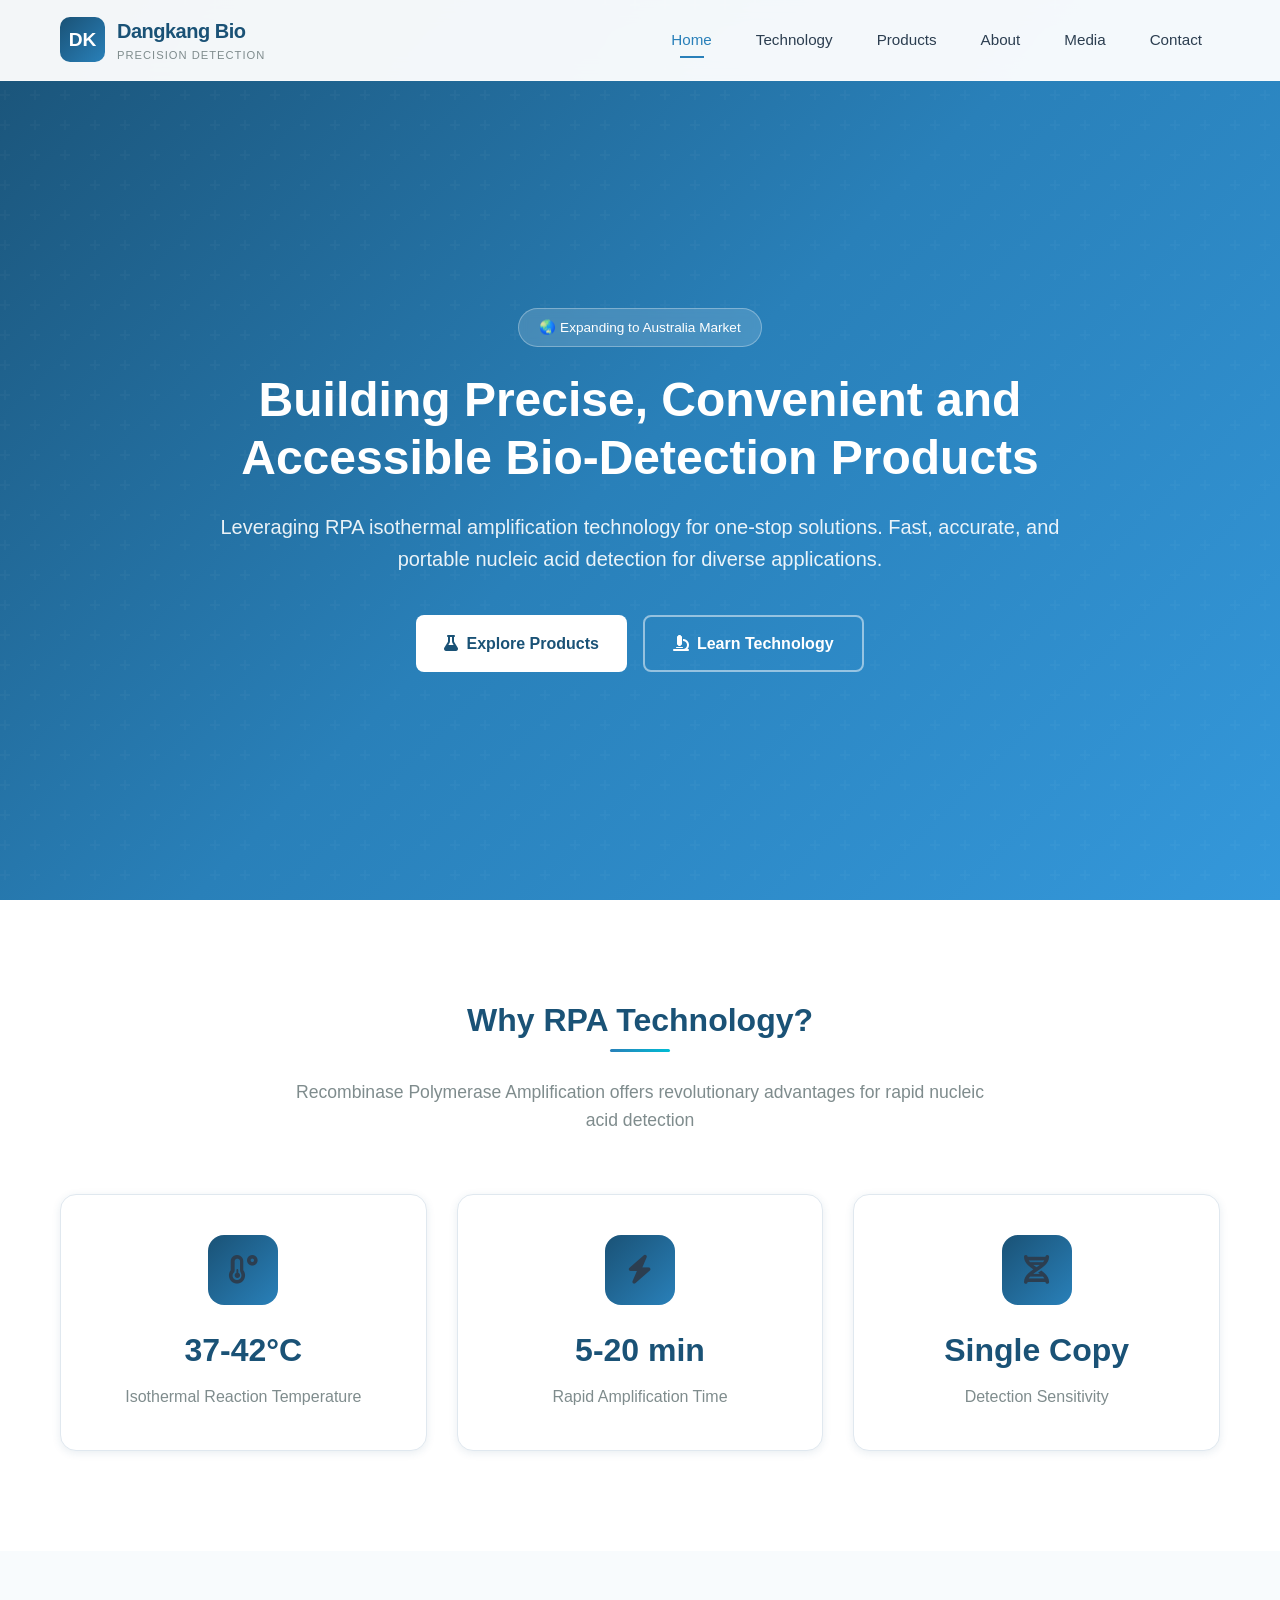
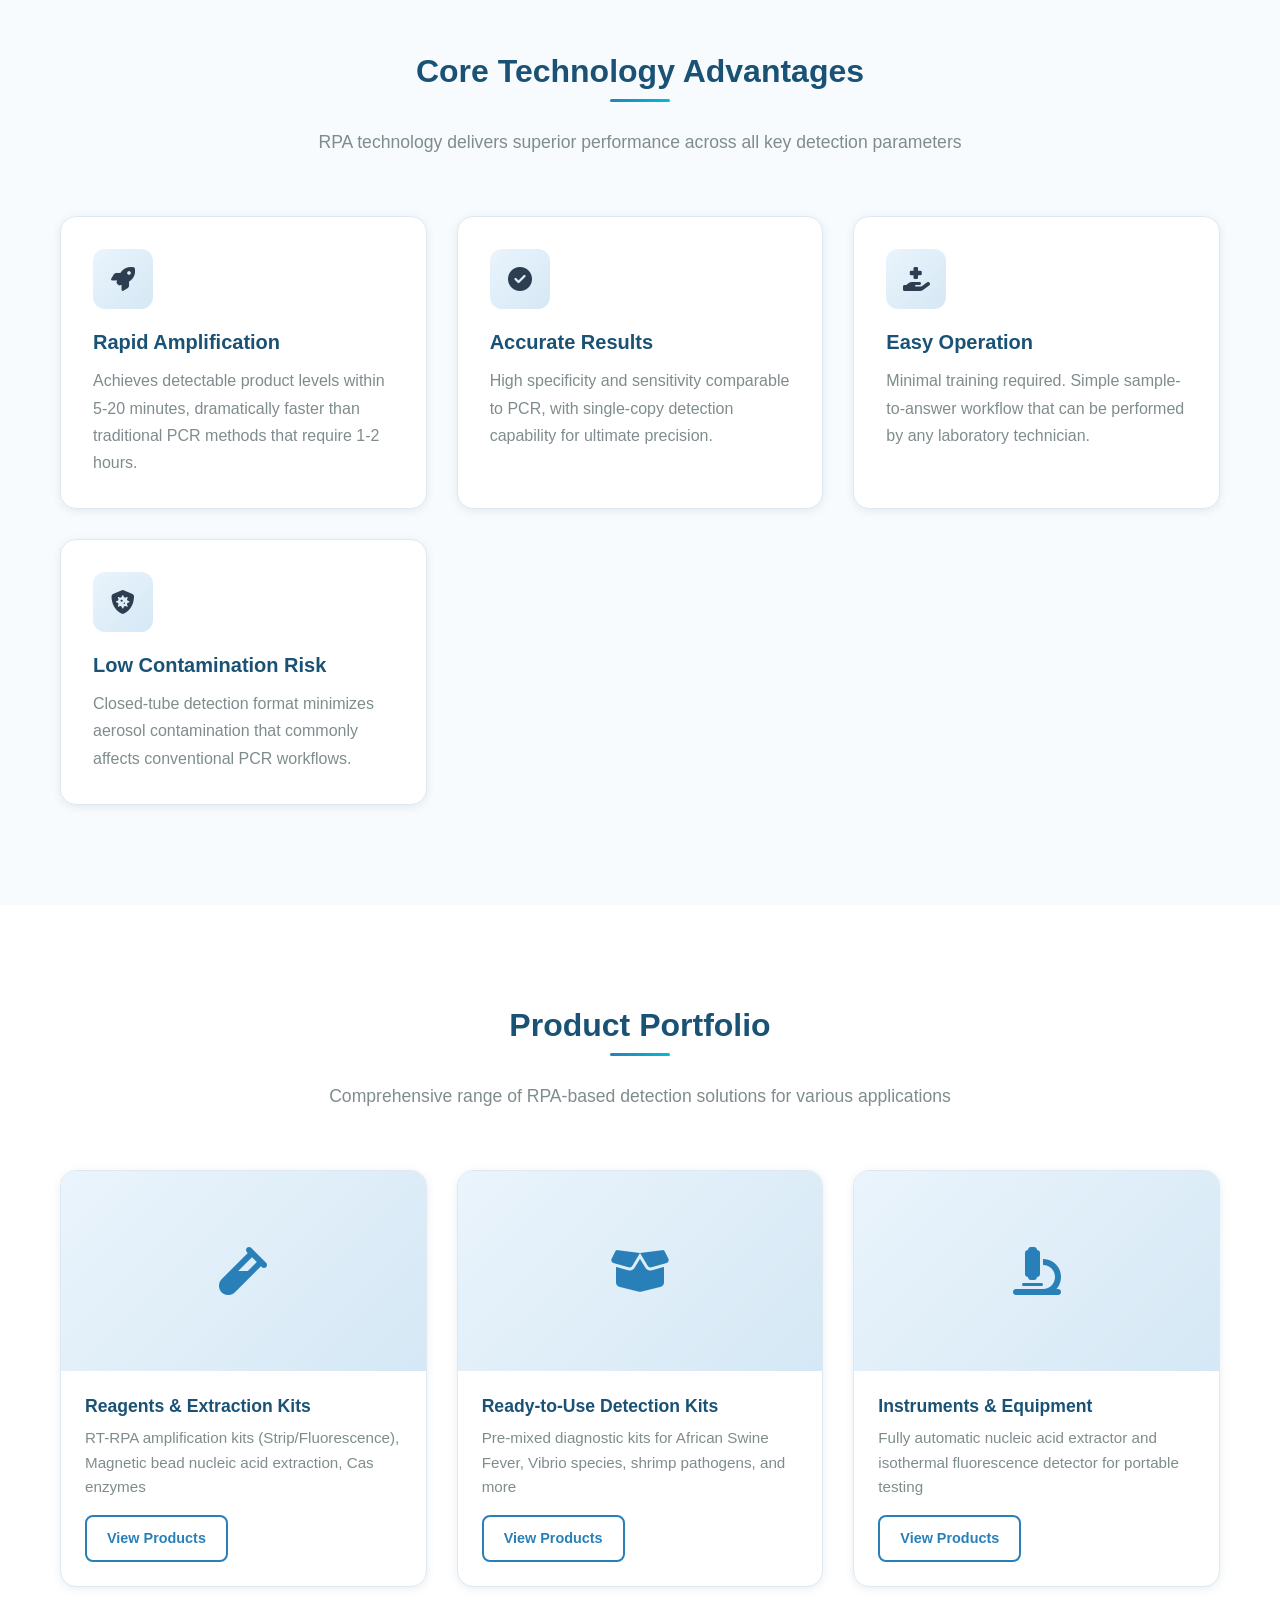
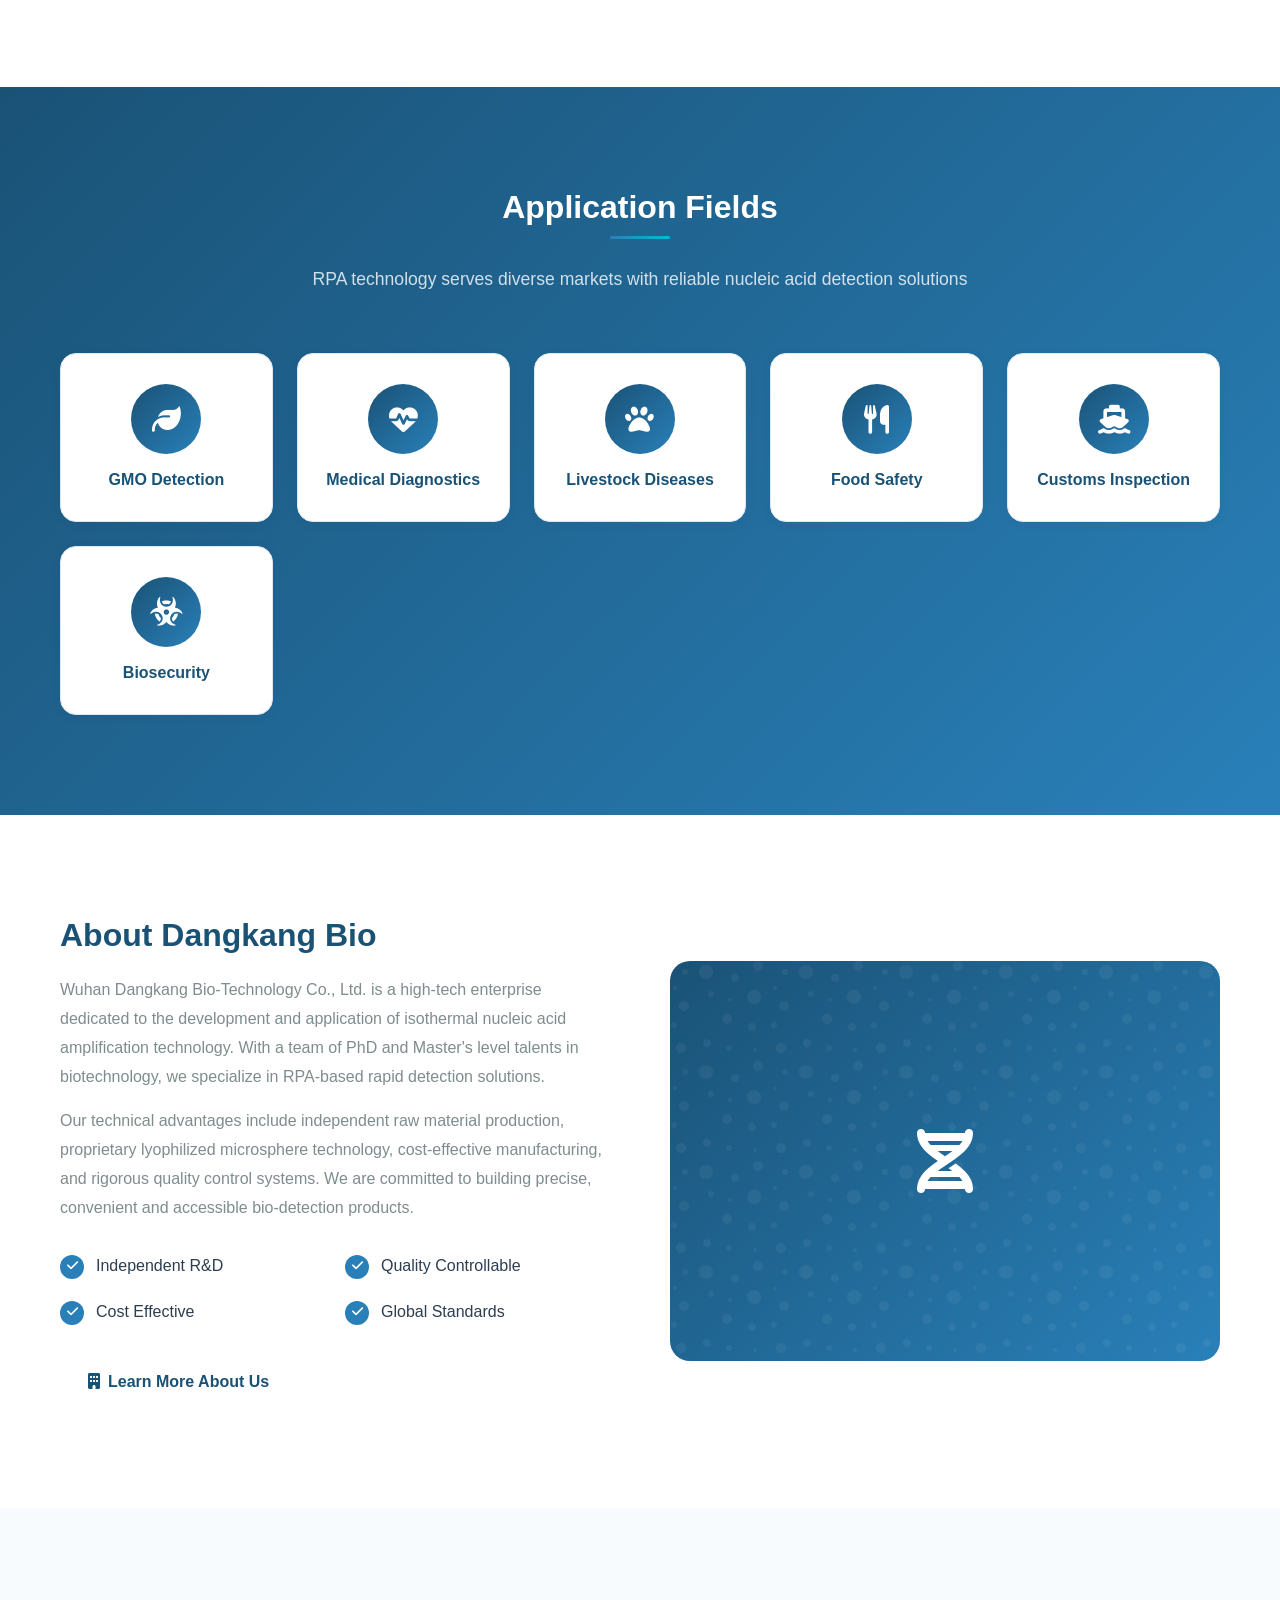
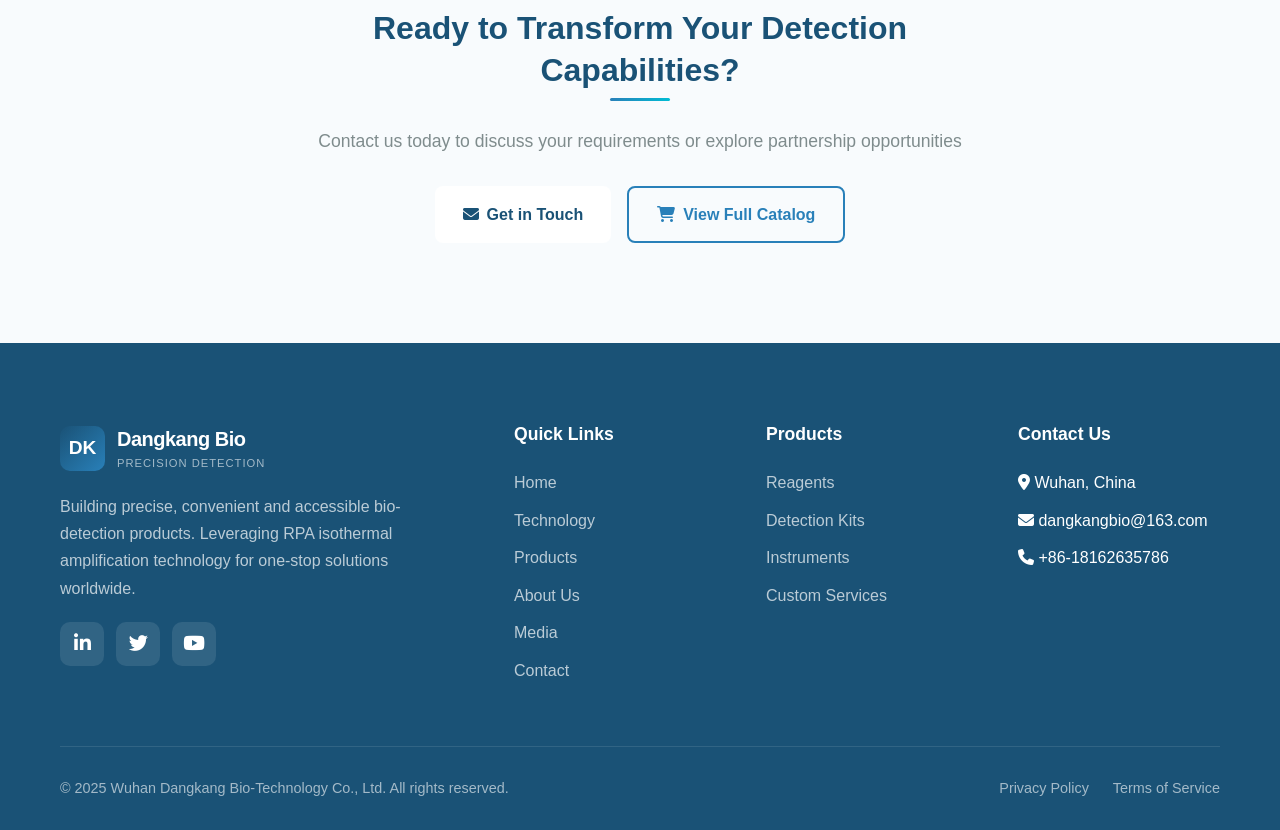
==== commit 7fbe364b: "feat: Launch comprehensive DangkangBio Australia project - Multi-page English website (Home, Technol" ====
--- a/index.html
+++ b/index.html
@@ -1,1440 +1,363 @@
 <!DOCTYPE html>
 <html lang="en">
 <head>
-    <meta charset="UTF-8">
-    <meta name="viewport" content="width=device-width, initial-scale=1.0">
-    <title>Dangkang Gene - Focused on Rapid Molecular Diagnostics</title>
-    <meta name="description" content="Wuhan Dangkang Gene Technology Co., Ltd. - Building precise, convenient and accessible bio-detection products based on RPA technology.">
-    <link rel="stylesheet" href="https://cdnjs.cloudflare.com/ajax/libs/font-awesome/6.5.1/css/all.min.css">
-    <style>
-        /* ===== CSS Reset & Base ===== */
-        *, *::before, *::after { margin: 0; padding: 0; box-sizing: border-box; }
-        html { scroll-behavior: smooth; font-size: 16px; }
-        body {
-            font-family: 'Segoe UI', 'Helvetica Neue', Arial, sans-serif;
-            color: #333;
-            line-height: 1.6;
-            background: #fff;
-            overflow-x: hidden;
-        }
-        a { text-decoration: none; color: inherit; transition: color 0.3s; }
-        ul { list-style: none; }
-        img { max-width: 100%; height: auto; display: block; }
-
-        /* ===== Variables ===== */
-        :root {
-            --primary: #1a5276;
-            --primary-light: #2980b9;
-            --accent: #3498db;
-            --bg-light: #f8fbff;
-            --bg-alt: #eaf2f8;
-            --text-dark: #2c3e50;
-            --text-muted: #6c7a89;
-            --white: #ffffff;
-            --shadow: 0 4px 20px rgba(0,0,0,0.08);
-            --shadow-hover: 0 8px 32px rgba(26,82,118,0.15);
-            --radius: 12px;
-            --transition: all 0.3s ease;
-        }
-
-        /* ===== Utility ===== */
-        .container { max-width: 1200px; margin: 0 auto; padding: 0 20px; }
-        .section-title {
-            text-align: center;
-            margin-bottom: 60px;
-        }
-        .section-title h2 {
-            font-size: 2.2rem;
-            color: var(--primary);
-            margin-bottom: 8px;
-            font-weight: 700;
-        }
-        .section-title .subtitle {
-            font-size: 1rem;
-            color: var(--primary-light);
-            text-transform: uppercase;
-            letter-spacing: 3px;
-            font-weight: 600;
-        }
-        .section-title p.desc {
-            margin-top: 16px;
-            color: var(--text-muted);
-            max-width: 800px;
-            margin-left: auto;
-            margin-right: auto;
-            font-size: 0.95rem;
-            line-height: 1.8;
-        }
-        section { padding: 80px 0; }
-
-        /* ===== Navigation ===== */
-        .navbar {
-            position: fixed;
-            top: 0; left: 0; right: 0;
-            z-index: 1000;
-            background: rgba(255,255,255,0.97);
-            backdrop-filter: blur(10px);
-            box-shadow: 0 2px 20px rgba(0,0,0,0.06);
-            transition: var(--transition);
-        }
-        .navbar .container {
-            display: flex;
-            align-items: center;
-            justify-content: space-between;
-            height: 72px;
-        }
-        .logo {
-            display: flex;
-            align-items: center;
-            gap: 10px;
-            font-size: 1.5rem;
-            font-weight: 800;
-            color: var(--primary);
-        }
-        .logo .logo-icon {
-            width: 42px; height: 42px;
-            background: linear-gradient(135deg, var(--primary), var(--primary-light));
-            border-radius: 10px;
-            display: flex;
-            align-items: center;
-            justify-content: center;
-            color: white;
-            font-size: 1.1rem;
-            font-weight: 900;
-        }
-        .nav-links {
-            display: flex;
-            gap: 32px;
-            align-items: center;
-        }
-        .nav-links a {
-            font-size: 0.92rem;
-            font-weight: 500;
-            color: var(--text-dark);
-            position: relative;
-            padding: 4px 0;
-        }
-        .nav-links a::after {
-            content: '';
-            position: absolute;
-            bottom: -2px; left: 0;
-            width: 0; height: 2px;
-            background: var(--primary-light);
-            transition: width 0.3s;
-        }
-        .nav-links a:hover { color: var(--primary-light); }
-        .nav-links a:hover::after { width: 100%; }
-
-        .hamburger {
-            display: none;
-            flex-direction: column;
-            gap: 5px;
-            cursor: pointer;
-            padding: 8px;
-            z-index: 1001;
-        }
-        .hamburger span {
-            width: 26px; height: 2.5px;
-            background: var(--primary);
-            border-radius: 2px;
-            transition: var(--transition);
-        }
-        .hamburger.active span:nth-child(1) { transform: rotate(45deg) translate(5px, 5px); }
-        .hamburger.active span:nth-child(2) { opacity: 0; }
-        .hamburger.active span:nth-child(3) { transform: rotate(-45deg) translate(5px, -5px); }
-
-        /* ===== Hero ===== */
-        .hero {
-            min-height: 100vh;
-            display: flex;
-            align-items: center;
-            background: linear-gradient(135deg, #0d3b66 0%, #1a5276 30%, #2980b9 70%, #3498db 100%);
-            position: relative;
-            overflow: hidden;
-            padding-top: 72px;
-        }
-        .hero::before {
-            content: '';
-            position: absolute;
-            top: 0; left: 0; right: 0; bottom: 0;
-            background: url('data:image/svg+xml,<svg xmlns="http://www.w3.org/2000/svg" viewBox="0 0 1440 320"><path fill="rgba(255,255,255,0.03)" d="M0,96L48,112C96,128,192,160,288,186.7C384,213,480,235,576,213.3C672,192,768,128,864,122.7C960,117,1056,171,1152,186.7C1248,203,1344,181,1392,170.7L1440,160L1440,320L1392,320C1344,320,1248,320,1152,320C1056,320,960,320,864,320C768,320,672,320,576,320C480,320,384,320,288,320C192,320,96,320,48,320L0,320Z"/></svg>') no-repeat bottom center;
-            background-size: cover;
-        }
-        .hero::after {
-            content: '';
-            position: absolute;
-            top: -50%; right: -20%;
-            width: 800px; height: 800px;
-            background: radial-gradient(circle, rgba(255,255,255,0.05) 0%, transparent 70%);
-            border-radius: 50%;
-        }
-        .hero .container {
-            position: relative;
-            z-index: 1;
-            text-align: center;
-            color: var(--white);
-        }
-        .hero h1 {
-            font-size: 3.2rem;
-            font-weight: 800;
-            margin-bottom: 20px;
-            line-height: 1.2;
-            text-shadow: 0 2px 20px rgba(0,0,0,0.2);
-        }
-        .hero .tagline {
-            font-size: 1.3rem;
-            opacity: 0.9;
-            margin-bottom: 12px;
-            font-weight: 300;
-            letter-spacing: 1px;
-        }
-        .hero .sub-tagline {
-            font-size: 1.05rem;
-            opacity: 0.75;
-            max-width: 600px;
-            margin: 0 auto 40px;
-            line-height: 1.7;
-        }
-        .hero-cta {
-            display: inline-flex;
-            gap: 16px;
-            flex-wrap: wrap;
-            justify-content: center;
-        }
-        .btn {
-            display: inline-flex;
-            align-items: center;
-            gap: 8px;
-            padding: 14px 32px;
-            border-radius: 50px;
-            font-weight: 600;
-            font-size: 0.95rem;
-            transition: var(--transition);
-            cursor: pointer;
-            border: none;
-        }
-        .btn-primary {
-            background: var(--white);
-            color: var(--primary);
-        }
-        .btn-primary:hover {
-            background: var(--bg-alt);
-            transform: translateY(-2px);
-            box-shadow: 0 8px 30px rgba(0,0,0,0.2);
-        }
-        .btn-outline {
-            background: transparent;
-            color: var(--white);
-            border: 2px solid rgba(255,255,255,0.5);
-        }
-        .btn-outline:hover {
-            background: rgba(255,255,255,0.1);
-            border-color: var(--white);
-            transform: translateY(-2px);
-        }
-        .hero-stats {
-            display: flex;
-            justify-content: center;
-            gap: 60px;
-            margin-top: 60px;
-            flex-wrap: wrap;
-        }
-        .hero-stat {
-            text-align: center;
-        }
-        .hero-stat .number {
-            font-size: 2.2rem;
-            font-weight: 800;
-        }
-        .hero-stat .label {
-            font-size: 0.85rem;
-            opacity: 0.7;
-            margin-top: 4px;
-        }
-
-        /* DNA animation */
-        .dna-helix {
-            position: absolute;
-            right: 5%;
-            top: 50%;
-            transform: translateY(-50%);
-            opacity: 0.08;
-            font-size: 200px;
-            color: white;
-        }
-
-        /* ===== Technology Section ===== */
-        #technology {
-            background: var(--bg-light);
-        }
-        .tech-cards {
-            display: grid;
-            grid-template-columns: repeat(4, 1fr);
-            gap: 24px;
-            margin-bottom: 50px;
-        }
-        .tech-card {
-            background: var(--white);
-            border-radius: var(--radius);
-            padding: 36px 24px;
-            text-align: center;
-            box-shadow: var(--shadow);
-            transition: var(--transition);
-            border: 1px solid rgba(41,128,185,0.08);
-        }
-        .tech-card:hover {
-            transform: translateY(-6px);
-            box-shadow: var(--shadow-hover);
-            border-color: var(--primary-light);
-        }
-        .tech-card .icon {
-            width: 80px; height: 80px;
-            margin: 0 auto 20px;
-            border-radius: 50%;
-            background: linear-gradient(135deg, var(--bg-alt), #d6eaf8);
-            display: flex;
-            align-items: center;
-            justify-content: center;
-            overflow: hidden;
-        }
-        .tech-card .icon img {
-            width: 50px; height: 50px;
-            object-fit: contain;
-        }
-        .tech-card h3 {
-            font-size: 1.1rem;
-            color: var(--primary);
-            margin-bottom: 10px;
-        }
-        .tech-card p {
-            font-size: 0.88rem;
-            color: var(--text-muted);
-            line-height: 1.6;
-        }
-        .tech-description {
-            max-width: 1000px;
-            margin: 0 auto;
-            background: var(--white);
-            border-radius: var(--radius);
-            padding: 40px;
-            box-shadow: var(--shadow);
-            border-left: 4px solid var(--primary-light);
-        }
-        .tech-description p {
-            margin-bottom: 16px;
-            color: var(--text-dark);
-            font-size: 0.93rem;
-            line-height: 1.9;
-        }
-        .tech-description p:last-child { margin-bottom: 0; }
-
-        /* ===== Products Section ===== */
-        #products {
-            background: var(--white);
-        }
-        .product-subsection {
-            margin-bottom: 50px;
-        }
-        .product-subsection h3 {
-            font-size: 1.4rem;
-            color: var(--primary);
-            margin-bottom: 24px;
-            padding-bottom: 12px;
-            border-bottom: 2px solid var(--bg-alt);
-            display: flex;
-            align-items: center;
-            gap: 10px;
-        }
-        .product-subsection h3 i {
-            color: var(--primary-light);
-        }
-        .product-grid {
-            display: grid;
-            grid-template-columns: repeat(auto-fill, minmax(260px, 1fr));
-            gap: 24px;
-        }
-        .product-card {
-            background: var(--white);
-            border-radius: var(--radius);
-            overflow: hidden;
-            box-shadow: var(--shadow);
-            transition: var(--transition);
-            border: 1px solid #eee;
-        }
-        .product-card:hover {
-            transform: translateY(-4px);
-            box-shadow: var(--shadow-hover);
-        }
-        .product-card .product-img {
-            width: 100%;
-            height: 220px;
-            object-fit: contain;
-            background: #fafcff;
-            padding: 16px;
-        }
-        .product-card .product-info {
-            padding: 18px 20px;
-        }
-        .product-card .product-info h4 {
-            font-size: 0.95rem;
-            color: var(--text-dark);
-            margin-bottom: 6px;
-            line-height: 1.4;
-        }
-        .product-card .product-info .tag {
-            display: inline-block;
-            background: var(--bg-alt);
-            color: var(--primary-light);
-            font-size: 0.75rem;
-            padding: 3px 10px;
-            border-radius: 20px;
-            font-weight: 500;
-        }
-        .product-list-simple {
-            display: grid;
-            grid-template-columns: repeat(auto-fill, minmax(300px, 1fr));
-            gap: 16px;
-        }
-        .product-list-item {
-            display: flex;
-            align-items: center;
-            gap: 14px;
-            padding: 16px 20px;
-            background: var(--bg-light);
-            border-radius: 10px;
-            transition: var(--transition);
-            border: 1px solid transparent;
-        }
-        .product-list-item:hover {
-            border-color: var(--primary-light);
-            background: var(--white);
-            box-shadow: var(--shadow);
-        }
-        .product-list-item i {
-            color: var(--primary-light);
-            font-size: 1.1rem;
-            flex-shrink: 0;
-        }
-        .product-list-item span {
-            font-size: 0.9rem;
-            color: var(--text-dark);
-        }
-        .custom-dev-banner {
-            background: linear-gradient(135deg, var(--primary), var(--primary-light));
-            border-radius: var(--radius);
-            padding: 40px;
-            color: var(--white);
-            text-align: center;
-            margin-top: 40px;
-        }
-        .custom-dev-banner h3 {
-            font-size: 1.4rem;
-            margin-bottom: 12px;
-            border: none;
-            color: var(--white);
-            display: block;
-        }
-        .custom-dev-banner p {
-            font-size: 0.92rem;
-            opacity: 0.9;
-            max-width: 700px;
-            margin: 0 auto;
-            line-height: 1.8;
-        }
-
-        /* ===== Services Section ===== */
-        #services {
-            background: var(--bg-light);
-        }
-        .service-block {
-            background: var(--white);
-            border-radius: var(--radius);
-            padding: 40px;
-            margin-bottom: 30px;
-            box-shadow: var(--shadow);
-            border: 1px solid rgba(41,128,185,0.06);
-        }
-        .service-block h3 {
-            font-size: 1.3rem;
-            color: var(--primary);
-            margin-bottom: 16px;
-            display: flex;
-            align-items: center;
-            gap: 12px;
-        }
-        .service-block h3 .service-num {
-            display: inline-flex;
-            width: 36px; height: 36px;
-            background: linear-gradient(135deg, var(--primary), var(--primary-light));
-            color: var(--white);
-            border-radius: 50%;
-            align-items: center;
-            justify-content: center;
-            font-size: 0.9rem;
-            flex-shrink: 0;
-        }
-        .service-block > p {
-            color: var(--text-muted);
-            font-size: 0.92rem;
-            line-height: 1.8;
-            margin-bottom: 24px;
-        }
-        .service-features {
-            display: grid;
-            grid-template-columns: repeat(auto-fill, minmax(240px, 1fr));
-            gap: 16px;
-        }
-        .service-feature {
-            display: flex;
-            align-items: flex-start;
-            gap: 12px;
-            padding: 16px;
-            background: var(--bg-light);
-            border-radius: 10px;
-        }
-        .service-feature i {
-            color: var(--primary-light);
-            margin-top: 3px;
-            flex-shrink: 0;
-        }
-        .service-feature .feat-title {
-            font-weight: 600;
-            color: var(--primary);
-            font-size: 0.9rem;
-            margin-bottom: 4px;
-        }
-        .service-feature .feat-desc {
-            font-size: 0.82rem;
-            color: var(--text-muted);
-            line-height: 1.5;
-        }
-        .rpa-types {
-            display: grid;
-            grid-template-columns: repeat(3, 1fr);
-            gap: 20px;
-            margin-top: 20px;
-        }
-        .rpa-type-card {
-            background: var(--bg-light);
-            border-radius: 10px;
-            padding: 24px;
-            text-align: center;
-            border: 1px solid #e8f0f8;
-            transition: var(--transition);
-        }
-        .rpa-type-card:hover {
-            border-color: var(--primary-light);
-            box-shadow: var(--shadow);
-        }
-        .rpa-type-card i {
-            font-size: 2rem;
-            color: var(--primary-light);
-            margin-bottom: 12px;
-        }
-        .rpa-type-card h4 {
-            font-size: 0.95rem;
-            color: var(--primary);
-            margin-bottom: 8px;
-        }
-        .rpa-type-card p {
-            font-size: 0.82rem;
-            color: var(--text-muted);
-            line-height: 1.6;
-        }
-        .workflow {
-            display: flex;
-            align-items: center;
-            justify-content: center;
-            gap: 16px;
-            margin-top: 24px;
-            flex-wrap: wrap;
-        }
-        .workflow-step {
-            display: flex;
-            align-items: center;
-            gap: 10px;
-            background: var(--bg-light);
-            padding: 14px 24px;
-            border-radius: 50px;
-            border: 1px solid #e8f0f8;
-        }
-        .workflow-step i {
-            color: var(--primary-light);
-        }
-        .workflow-step span {
-            font-size: 0.9rem;
-            font-weight: 500;
-            color: var(--primary);
-        }
-        .workflow-arrow {
-            color: var(--primary-light);
-            font-size: 1.2rem;
-        }
-
-        /* ===== Applications Section ===== */
-        #applications {
-            background: var(--white);
-        }
-        .app-grid {
-            display: grid;
-            grid-template-columns: repeat(3, 1fr);
-            gap: 24px;
-        }
-        .app-card {
-            position: relative;
-            border-radius: var(--radius);
-            overflow: hidden;
-            height: 220px;
-            cursor: pointer;
-            transition: var(--transition);
-        }
-        .app-card:hover {
-            transform: translateY(-6px);
-            box-shadow: var(--shadow-hover);
-        }
-        .app-card .app-bg {
-            position: absolute;
-            inset: 0;
-            background-size: cover;
-            background-position: center;
-            transition: transform 0.5s;
-        }
-        .app-card:hover .app-bg {
-            transform: scale(1.08);
-        }
-        .app-card .app-overlay {
-            position: absolute;
-            inset: 0;
-            background: linear-gradient(180deg, rgba(26,82,118,0.3) 0%, rgba(26,82,118,0.85) 100%);
-            display: flex;
-            flex-direction: column;
-            align-items: center;
-            justify-content: center;
-            color: var(--white);
-        }
-        .app-card .app-overlay i {
-            font-size: 2.4rem;
-            margin-bottom: 14px;
-            opacity: 0.9;
-        }
-        .app-card .app-overlay h3 {
-            font-size: 1.15rem;
-            font-weight: 600;
-        }
-
-        /* ===== About Section ===== */
-        #about {
-            background: var(--bg-light);
-        }
-        .about-content {
-            display: grid;
-            grid-template-columns: 1fr 1fr;
-            gap: 50px;
-            align-items: start;
-        }
-        .about-text p {
-            font-size: 0.93rem;
-            color: var(--text-dark);
-            line-height: 1.9;
-            margin-bottom: 18px;
-        }
-        .about-values {
-            display: grid;
-            grid-template-columns: 1fr 1fr;
-            gap: 20px;
-        }
-        .value-card {
-            background: var(--white);
-            border-radius: var(--radius);
-            padding: 24px;
-            box-shadow: var(--shadow);
-            text-align: center;
-            transition: var(--transition);
-            border-bottom: 3px solid transparent;
-        }
-        .value-card:hover {
-            border-bottom-color: var(--primary-light);
-            transform: translateY(-4px);
-        }
-        .value-card i {
-            font-size: 2rem;
-            color: var(--primary-light);
-            margin-bottom: 12px;
-        }
-        .value-card h4 {
-            font-size: 0.95rem;
-            color: var(--primary);
-            margin-bottom: 8px;
-        }
-        .value-card p {
-            font-size: 0.82rem;
-            color: var(--text-muted);
-            line-height: 1.5;
-        }
-        .about-image {
-            border-radius: var(--radius);
-            overflow: hidden;
-            box-shadow: var(--shadow);
-        }
-        .about-image img {
-            width: 100%;
-            height: 100%;
-            object-fit: cover;
-        }
-
-        /* ===== Partners Section ===== */
-        #partners {
-            background: var(--white);
-            text-align: center;
-        }
-        .partners-subtitle {
-            font-size: 1.1rem;
-            color: var(--text-muted);
-            margin-bottom: 40px;
-            letter-spacing: 2px;
-        }
-        .partners-grid {
-            display: flex;
-            flex-wrap: wrap;
-            justify-content: center;
-            gap: 30px;
-            opacity: 0.6;
-        }
-        .partner-logo {
-            width: 140px;
-            height: 70px;
-            background: var(--bg-light);
-            border-radius: 10px;
-            display: flex;
-            align-items: center;
-            justify-content: center;
-            font-size: 0.8rem;
-            color: var(--text-muted);
-            border: 1px solid #eee;
-            transition: var(--transition);
-        }
-        .partner-logo:hover {
-            opacity: 1;
-            border-color: var(--primary-light);
-            box-shadow: var(--shadow);
-        }
-
-        /* ===== Contact / Footer ===== */
-        .footer {
-            background: linear-gradient(180deg, var(--primary) 0%, #0d2f4a 100%);
-            color: var(--white);
-            padding: 60px 0 0;
-        }
-        .footer-grid {
-            display: grid;
-            grid-template-columns: 2fr 1fr 1fr 1.5fr;
-            gap: 40px;
-            padding-bottom: 40px;
-            border-bottom: 1px solid rgba(255,255,255,0.1);
-        }
-        .footer-col h4 {
-            font-size: 1.1rem;
-            margin-bottom: 20px;
-            position: relative;
-            padding-bottom: 12px;
-        }
-        .footer-col h4::after {
-            content: '';
-            position: absolute;
-            bottom: 0; left: 0;
-            width: 40px; height: 2px;
-            background: var(--primary-light);
-        }
-        .footer-about p {
-            font-size: 0.88rem;
-            opacity: 0.8;
-            line-height: 1.8;
-            margin-bottom: 16px;
-        }
-        .footer-links a {
-            display: block;
-            font-size: 0.88rem;
-            opacity: 0.7;
-            padding: 5px 0;
-            transition: var(--transition);
-        }
-        .footer-links a:hover {
-            opacity: 1;
-            color: var(--accent);
-            padding-left: 6px;
-        }
-        .footer-contact p {
-            display: flex;
-            align-items: flex-start;
-            gap: 10px;
-            font-size: 0.88rem;
-            opacity: 0.8;
-            margin-bottom: 14px;
-            line-height: 1.6;
-        }
-        .footer-contact i {
-            color: var(--primary-light);
-            margin-top: 4px;
-            flex-shrink: 0;
-        }
-        .footer-bottom {
-            text-align: center;
-            padding: 20px 0;
-            font-size: 0.82rem;
-            opacity: 0.6;
-        }
-        .social-links {
-            display: flex;
-            gap: 12px;
-            margin-top: 16px;
-        }
-        .social-links a {
-            width: 36px; height: 36px;
-            border-radius: 50%;
-            background: rgba(255,255,255,0.1);
-            display: flex;
-            align-items: center;
-            justify-content: center;
-            transition: var(--transition);
-        }
-        .social-links a:hover {
-            background: var(--primary-light);
-            transform: translateY(-3px);
-        }
-
-        /* ===== Back to Top ===== */
-        .back-to-top {
-            position: fixed;
-            bottom: 30px; right: 30px;
-            width: 46px; height: 46px;
-            background: var(--primary);
-            color: var(--white);
-            border-radius: 50%;
-            display: flex;
-            align-items: center;
-            justify-content: center;
-            cursor: pointer;
-            opacity: 0;
-            visibility: hidden;
-            transition: var(--transition);
-            box-shadow: 0 4px 15px rgba(26,82,118,0.3);
-            z-index: 999;
-            border: none;
-            font-size: 1.1rem;
-        }
-        .back-to-top.visible {
-            opacity: 1;
-            visibility: visible;
-        }
-        .back-to-top:hover {
-            background: var(--primary-light);
-            transform: translateY(-3px);
-        }
-
-        /* ===== Responsive ===== */
-        @media (max-width: 1024px) {
-            .tech-cards { grid-template-columns: repeat(2, 1fr); }
-            .app-grid { grid-template-columns: repeat(2, 1fr); }
-            .about-content { grid-template-columns: 1fr; }
-            .footer-grid { grid-template-columns: repeat(2, 1fr); }
-            .rpa-types { grid-template-columns: 1fr; }
-        }
-        @media (max-width: 768px) {
-            .hamburger { display: flex; }
-            .nav-links {
-                position: fixed;
-                top: 0; right: -100%;
-                width: 280px;
-                height: 100vh;
-                background: var(--white);
-                flex-direction: column;
-                padding: 80px 30px 30px;
-                gap: 20px;
-                box-shadow: -4px 0 20px rgba(0,0,0,0.1);
-                transition: right 0.3s;
-                z-index: 1000;
-            }
-            .nav-links.open { right: 0; }
-            .hero h1 { font-size: 2.2rem; }
-            .hero .tagline { font-size: 1.1rem; }
-            .hero-stats { gap: 30px; }
-            .tech-cards { grid-template-columns: 1fr; }
-            .product-grid { grid-template-columns: 1fr; }
-            .product-list-simple { grid-template-columns: 1fr; }
-            .app-grid { grid-template-columns: 1fr; }
-            .about-values { grid-template-columns: 1fr; }
-            .footer-grid { grid-template-columns: 1fr; }
-            section { padding: 50px 0; }
-            .section-title { margin-bottom: 40px; }
-            .section-title h2 { font-size: 1.8rem; }
-            .tech-description { padding: 24px; }
-            .service-block { padding: 24px; }
-            .custom-dev-banner { padding: 24px; }
-            .dna-helix { display: none; }
-        }
-
-        /* ===== Animations ===== */
-        @keyframes fadeInUp {
-            from { opacity: 0; transform: translateY(30px); }
-            to { opacity: 1; transform: translateY(0); }
-        }
-        .animate-on-scroll {
-            opacity: 0;
-            transform: translateY(30px);
-            transition: opacity 0.6s ease, transform 0.6s ease;
-        }
-        .animate-on-scroll.visible {
-            opacity: 1;
-            transform: translateY(0);
-        }
-    </style>
+  <meta charset="UTF-8">
+  <meta name="viewport" content="width=device-width, initial-scale=1.0">
+  <meta name="description" content="Dangkang Bio - Building Precise, Convenient and Accessible Bio-Detection Products. Leveraging RPA isothermal amplification technology for one-stop solutions.">
+  <meta name="keywords" content="RPA, isothermal amplification, nucleic acid detection, biosafety, biotech, Australia">
+  <title>Dangkang Bio - Building Precise, Convenient and Accessible Bio-Detection Products</title>
+  <link rel="stylesheet" href="css/style.css">
+  <link rel="stylesheet" href="https://cdnjs.cloudflare.com/ajax/libs/font-awesome/6.4.0/css/all.min.css">
 </head>
 <body>
-
-    <!-- Navigation -->
-    <nav class="navbar">
-        <div class="container">
-            <a href="#home" class="logo">
-                <div class="logo-icon">DK</div>
-                Dangkang Gene
-            </a>
-            <div class="nav-links" id="navLinks">
-                <a href="#home">Home</a>
-                <a href="#technology">Technology</a>
-                <a href="#products">Products</a>
-                <a href="#services">Services</a>
-                <a href="#applications">Applications</a>
-                <a href="#about">About Us</a>
-                <a href="#contact">Contact</a>
-            </div>
-            <div class="hamburger" id="hamburger" onclick="toggleMenu()">
-                <span></span>
-                <span></span>
-                <span></span>
-            </div>
-        </div>
-    </nav>
-
-    <!-- Hero Section -->
-    <section class="hero" id="home">
-        <div class="dna-helix">
+  <!-- Navigation -->
+  <nav class="navbar">
+    <div class="container">
+      <div class="navbar-inner">
+        <a href="index.html" class="logo">
+          <div class="logo-icon">DK</div>
+          <div class="logo-text">
+            <span class="logo-name">Dangkang Bio</span>
+            <span class="logo-tagline">Precision Detection</span>
+          </div>
+        </a>
+        
+        <ul class="nav-links">
+          <li><a href="index.html" class="active">Home</a></li>
+          <li><a href="technology.html">Technology</a></li>
+          <li><a href="products.html">Products</a></li>
+          <li><a href="about.html">About</a></li>
+          <li><a href="media.html">Media</a></li>
+          <li><a href="contact.html">Contact</a></li>
+        </ul>
+        
+        <button class="menu-toggle" aria-label="Toggle menu">
+          <span></span>
+          <span></span>
+          <span></span>
+        </button>
+      </div>
+    </div>
+  </nav>
+
+  <!-- Hero Section -->
+  <section class="hero">
+    <div class="container">
+      <div class="hero-content">
+        <div class="hero-badge">🌏 Expanding to Australia Market</div>
+        <h1>Building Precise, Convenient and Accessible Bio-Detection Products</h1>
+        <p class="hero-subtitle">Leveraging RPA isothermal amplification technology for one-stop solutions. Fast, accurate, and portable nucleic acid detection for diverse applications.</p>
+        <div class="hero-buttons">
+          <a href="products.html" class="btn btn-primary">
+            <i class="fas fa-flask"></i> Explore Products
+          </a>
+          <a href="technology.html" class="btn btn-secondary">
+            <i class="fas fa-microscope"></i> Learn Technology
+          </a>
+        </div>
+      </div>
+    </div>
+  </section>
+
+  <!-- Key Stats Section -->
+  <section class="section section-alt">
+    <div class="container">
+      <div class="section-header fade-in">
+        <h2>Why RPA Technology?</h2>
+        <p>Recombinase Polymerase Amplification offers revolutionary advantages for rapid nucleic acid detection</p>
+      </div>
+      
+      <div class="stats-grid">
+        <div class="stat-card fade-in fade-in-delay-1">
+          <div class="stat-icon">
+            <i class="fas fa-temperature-low"></i>
+          </div>
+          <div class="stat-value">37-42°C</div>
+          <div class="stat-label">Isothermal Reaction Temperature</div>
+        </div>
+        
+        <div class="stat-card fade-in fade-in-delay-2">
+          <div class="stat-icon">
+            <i class="fas fa-bolt"></i>
+          </div>
+          <div class="stat-value">5-20 min</div>
+          <div class="stat-label">Rapid Amplification Time</div>
+        </div>
+        
+        <div class="stat-card fade-in fade-in-delay-3">
+          <div class="stat-icon">
             <i class="fas fa-dna"></i>
-        </div>
-        <div class="container">
-            <p class="tagline">Focused on Rapid Molecular Diagnostics</p>
-            <h1>Building Precise, Convenient<br>and Accessible Bio-Detection Products</h1>
-            <p class="sub-tagline">Leveraging RPA isothermal amplification technology to deliver one-stop solutions for scientific research innovation and on-site molecular rapid testing.</p>
-            <div class="hero-cta">
-                <a href="#products" class="btn btn-primary"><i class="fas fa-flask"></i> Explore Products</a>
-                <a href="#contact" class="btn btn-outline"><i class="fas fa-envelope"></i> Contact Us</a>
-            </div>
-            <div class="hero-stats">
-                <div class="hero-stat">
-                    <div class="number">37-42°C</div>
-                    <div class="label">Isothermal Reaction</div>
-                </div>
-                <div class="hero-stat">
-                    <div class="number">20-25 min</div>
-                    <div class="label">Rapid Amplification</div>
-                </div>
-                <div class="hero-stat">
-                    <div class="number">Single Copy</div>
-                    <div class="label">Detection Sensitivity</div>
-                </div>
-            </div>
-        </div>
-    </section>
-
-    <!-- Core Technology Section -->
-    <section id="technology">
-        <div class="container">
-            <div class="section-title animate-on-scroll">
-                <h2>Core Technology</h2>
-                <div class="subtitle">TECHNOLOGY</div>
-            </div>
-
-            <div class="tech-cards">
-                <div class="tech-card animate-on-scroll">
-                    <div class="icon">
-                        <img src="https://aimg8.dlssyht.cn/u/2322182/module/simplepicbackground/11951/23900165_1777346592.png" alt="Rapid Amplification">
-                    </div>
-                    <h3>Rapid Amplification</h3>
-                    <p>Amplification completed in just 20-25 minutes with isothermal reaction at 37-42°C</p>
-                </div>
-                <div class="tech-card animate-on-scroll">
-                    <div class="icon">
-                        <img src="https://aimg8.dlssyht.cn/u/2322182/module/simplepicbackground/11952/23902172_1777356874.png" alt="Accurate Results">
-                    </div>
-                    <h3>Accurate Results</h3>
-                    <p>High sensitivity and strong specificity for reliable detection outcomes</p>
-                </div>
-                <div class="tech-card animate-on-scroll">
-                    <div class="icon">
-                        <img src="https://aimg8.dlssyht.cn/u/2322182/module/simplepicbackground/11952/23902176_1777356890.png" alt="Easy Operation">
-                    </div>
-                    <h3>Easy Operation</h3>
-                    <p>Lyophilized microspheres, room-temperature operation, portable equipment, suitable for field testing</p>
-                </div>
-                <div class="tech-card animate-on-scroll">
-                    <div class="icon">
-                        <img src="https://aimg8.dlssyht.cn/u/2322182/module/simplepicbackground/11952/23902179_1777356908.png" alt="Low Contamination Risk">
-                    </div>
-                    <h3>Low Contamination Risk</h3>
-                    <p>Low reaction temperature, minimal aerosol contamination risk</p>
-                </div>
-            </div>
-
-            <div class="tech-description animate-on-scroll">
-                <p><strong>Recombinase Polymerase Amplification (RPA)</strong> is a rapid nucleic acid amplification technology that achieves isothermal amplification at 37-42°C through the synergistic action of recombinase, single-stranded DNA binding protein, and strand-displacing DNA polymerase. Compared to traditional PCR, RPA offers faster reaction speed, higher sensitivity (detecting single-copy templates), and lower equipment dependency. It is widely applicable in pathogen detection, food safety, agriculture, and primary healthcare.</p>
-                <p><strong>Dangkang Gene</strong>, with years of deep expertise in molecular detection, has complete independent development and production capability of RPA amplification enzyme systems, significantly reducing the cost of RPA raw enzyme materials while ensuring controllable product quality. Combined with optimized lyophilization processes, we further enhance transport convenience and stability. We have built a comprehensive product system covering RPA lyophilized enzymes, portable detection equipment, and full-range supporting reagents, providing one-stop solutions for scientific research innovation and on-site molecular rapid testing.</p>
-            </div>
-        </div>
-    </section>
-
-    <!-- Products Section -->
-    <section id="products">
-        <div class="container">
-            <div class="section-title animate-on-scroll">
-                <h2>Products</h2>
-                <div class="subtitle">PRODUCTS</div>
-            </div>
-
-            <!-- Reagents & Extraction Kits -->
-            <div class="product-subsection animate-on-scroll">
-                <h3><i class="fas fa-vial"></i> Reagents & Extraction Kits</h3>
-                <div class="product-grid">
-                    <div class="product-card">
-                        <img class="product-img" src="https://aimg8.dlssyht.cn/u/2322182/product/11981/23961112_1778136665.jpg" alt="RT-RPA Nucleic Acid Amplification Kit (Strip Type)">
-                        <div class="product-info">
-                            <h4>RT-RPA Nucleic Acid Amplification Kit (Strip Type)</h4>
-                            <span class="tag">RT-RPA</span>
-                        </div>
-                    </div>
-                    <div class="product-card">
-                        <img class="product-img" src="https://aimg8.dlssyht.cn/u/2322182/product/11981/23960566_1778134437.jpg" alt="RT-RPA Nucleic Acid Amplification Kit (Basic Type)">
-                        <div class="product-info">
-                            <h4>RT-RPA Nucleic Acid Amplification Kit (Basic Type)</h4>
-                            <span class="tag">RT-RPA</span>
-                        </div>
-                    </div>
-                    <div class="product-card">
-                        <img class="product-img" src="https://aimg8.dlssyht.cn/u/2322182/product/11981/23960898_1778135790.jpg" alt="Magnetic Bead Nucleic Acid Extraction Kit">
-                        <div class="product-info">
-                            <h4>Magnetic Bead Nucleic Acid Extraction Kit</h4>
-                            <span class="tag">Extraction</span>
-                        </div>
-                    </div>
-                    <div class="product-card">
-                        <img class="product-img" src="https://aimg8.dlssyht.cn/u/2322182/product/11981/23961236_1778137380.jpg" alt="Cas Enzyme (LbuCas13a)">
-                        <div class="product-info">
-                            <h4>Cas Enzyme (LbuCas13a)</h4>
-                            <span class="tag">Cas Enzyme</span>
-                        </div>
-                    </div>
-                </div>
-                <div class="product-list-simple" style="margin-top:20px;">
-                    <div class="product-list-item">
-                        <i class="fas fa-dna"></i>
-                        <span>RT-RPA Nucleic Acid Amplification Kit (Fluorescence Type)</span>
-                    </div>
-                    <div class="product-list-item">
-                        <i class="fas fa-dna"></i>
-                        <span>RPA Nucleic Acid Amplification Kit (Strip Type)</span>
-                    </div>
-                    <div class="product-list-item">
-                        <i class="fas fa-dna"></i>
-                        <span>RPA Nucleic Acid Amplification Kit (Fluorescence Type)</span>
-                    </div>
-                    <div class="product-list-item">
-                        <i class="fas fa-dna"></i>
-                        <span>RPA Nucleic Acid Amplification Kit (Basic Type)</span>
-                    </div>
-                    <div class="product-list-item">
-                        <i class="fas fa-dna"></i>
-                        <span>Cas Enzyme (LbCas12a)</span>
-                    </div>
-                </div>
-            </div>
-
-            <!-- Ready-to-Use Detection Kits -->
-            <div class="product-subsection animate-on-scroll">
-                <h3><i class="fas fa-microscope"></i> Ready-to-Use Detection Kits</h3>
-                <div class="product-grid">
-                    <div class="product-card">
-                        <img class="product-img" src="https://aimg8.dlssyht.cn/u/2322182/product/11884/23766427_1776236440.jpg" alt="African Swine Fever Rapid Detection Kit">
-                        <div class="product-info">
-                            <h4>African Swine Fever Rapid Detection Kit</h4>
-                            <span class="tag">Ready-to-Use</span>
-                        </div>
-                    </div>
-                </div>
-                <div class="product-list-simple" style="margin-top:20px;">
-                    <div class="product-list-item">
-                        <i class="fas fa-bug"></i>
-                        <span>Vibrio harveyi Pre-mixed Nucleic Acid Detection Kit</span>
-                    </div>
-                    <div class="product-list-item">
-                        <i class="fas fa-bug"></i>
-                        <span>IHHNV Pre-mixed Nucleic Acid Detection Kit</span>
-                    </div>
-                    <div class="product-list-item">
-                        <i class="fas fa-bug"></i>
-                        <span>EHP (Enterocytozoon hepatopenaei) Pre-mixed Nucleic Acid Detection Kit</span>
-                    </div>
-                    <div class="product-list-item">
-                        <i class="fas fa-bug"></i>
-                        <span>WSSV (White Spot Syndrome Virus) Pre-mixed Nucleic Acid Detection Kit</span>
-                    </div>
-                    <div class="product-list-item">
-                        <i class="fas fa-bug"></i>
-                        <span>Vibrio parahaemolyticus (VP) Pre-mixed Nucleic Acid Detection Kit</span>
-                    </div>
-                    <div class="product-list-item">
-                        <i class="fas fa-bug"></i>
-                        <span>Decapod Iridescent Virus 1 Pre-mixed Nucleic Acid Detection Kit</span>
-                    </div>
-                </div>
-            </div>
-
-            <!-- Instruments & Equipment -->
-            <div class="product-subsection animate-on-scroll">
-                <h3><i class="fas fa-cogs"></i> Instruments & Equipment</h3>
-                <div class="product-grid">
-                    <div class="product-card">
-                        <img class="product-img" src="https://aimg8.dlssyht.cn/u/2322182/product/11878/23755319_1776151904.jpg" alt="Fully Automatic Nucleic Acid Extractor">
-                        <div class="product-info">
-                            <h4>Fully Automatic Nucleic Acid Extractor</h4>
-                            <span class="tag">Model: ELSN16 | 16 Channels | 7.5kg</span>
-                        </div>
-                    </div>
-                    <div class="product-card">
-                        <img class="product-img" src="https://aimg8.dlssyht.cn/u/2322182/product/11890/23779457_1776324344.jpg" alt="Isothermal Fluorescence Detector">
-                        <div class="product-info">
-                            <h4>Isothermal Fluorescence Detector</h4>
-                            <span class="tag">Model: ERCF8 | 8 Channels | 2.3kg</span>
-                        </div>
-                    </div>
-                </div>
-            </div>
-
-            <!-- Custom Development Banner -->
-            <div class="custom-dev-banner animate-on-scroll">
-                <h3><i class="fas fa-project-diagram"></i> Custom RPA Rapid Detection Project Development</h3>
-                <p>We provide customized detection project development services for research, diagnostic reagents, food safety, environmental monitoring, and more. Services include gene sequence analysis, primer/probe design, screening experiments, sample verification, data summary, and comprehensive final reports.</p>
-            </div>
-        </div>
-    </section>
-
-    <!-- Services Section -->
-    <section id="services">
-        <div class="container">
-            <div class="section-title animate-on-scroll">
-                <h2>Technical Services</h2>
-                <div class="subtitle">SERVICES</div>
-            </div>
-
-            <!-- Service 1: Lyophilization -->
-            <div class="service-block animate-on-scroll">
-                <h3><span class="service-num">1</span> Lyophilization Process Development</h3>
-                <p>Dangkang Gene focuses on full-chain lyophilization services, providing professional, customized lyophilization process development solutions for research, biologics, pharmaceuticals, and diagnostic reagents. Services include lyophilization formula development, process optimization, consistency evaluation, and small-batch lyophilization production.</p>
-                <div class="service-features">
-                    <div class="service-feature">
-                        <i class="fas fa-flask"></i>
-                        <div>
-                            <div class="feat-title">Lyophilizable Raw Materials</div>
-                            <div class="feat-desc">RPA reagents, enzyme preparations, PCR premix, strains, cells, cytokines, viral vectors, proteins, antibodies, and more</div>
-                        </div>
-                    </div>
-                    <div class="service-feature">
-                        <i class="fas fa-cubes"></i>
-                        <div>
-                            <div class="feat-title">Core Material Supply</div>
-                            <div class="feat-desc">Ready-to-use lyophilized microsphere reagents — open and use, greatly simplifying R&D preparation</div>
-                        </div>
-                    </div>
-                    <div class="service-feature">
-                        <i class="fas fa-hands-helping"></i>
-                        <div>
-                            <div class="feat-title">Technical Support</div>
-                            <div class="feat-desc">Primer/probe design, screening, validation, aliquoting, drying — full-chain support</div>
-                        </div>
-                    </div>
-                    <div class="service-feature">
-                        <i class="fas fa-clipboard-check"></i>
-                        <div>
-                            <div class="feat-title">Lyophilization Solutions</div>
-                            <div class="feat-desc">Formula development, process optimization, consistency evaluation, small-batch production</div>
-                        </div>
-                    </div>
-                </div>
-            </div>
-
-            <!-- Service 2: Custom RPA Detection -->
-            <div class="service-block animate-on-scroll">
-                <h3><span class="service-num">2</span> Custom RPA Rapid Detection Project Development</h3>
-                <p>Leveraging our deep expertise in RPA isothermal amplification technology, we provide end-to-end customized detection project development services. Each project includes gene sequence analysis, primer/probe design, screening experiments, sample verification, data summary, and final reports.</p>
-                <div class="rpa-types">
-                    <div class="rpa-type-card">
-                        <i class="fas fa-bolt"></i>
-                        <h4>RPA Fluorescence-based Detection</h4>
-                        <p>Fluorescence signal-based detection project development with real-time monitoring capability</p>
-                    </div>
-                    <div class="rpa-type-card">
-                        <i class="fas fa-stream"></i>
-                        <h4>RPA Lateral Flow Strip Detection</h4>
-                        <p>Lateral flow strip-based detection project development with visual colorimetric readout</p>
-                    </div>
-                    <div class="rpa-type-card">
-                        <i class="fas fa-vial"></i>
-                        <h4>RPA Basic Amplification</h4>
-                        <p>Basic amplification project development with agarose gel electrophoresis readout</p>
-                    </div>
-                </div>
-            </div>
-
-            <!-- Service 3: Protein Expression -->
-            <div class="service-block animate-on-scroll">
-                <h3><span class="service-num">3</span> Protein Expression & Purification Services</h3>
-                <p>Based on prokaryotic expression systems, we provide vector construction, engineered strain preparation, protein expression and purification services, delivering experimental reports and purified products.</p>
-                <div class="workflow">
-                    <div class="workflow-step">
-                        <i class="fas fa-drafting-compass"></i>
-                        <span>Vector Construction</span>
-                    </div>
-                    <div class="workflow-arrow"><i class="fas fa-arrow-right"></i></div>
-                    <div class="workflow-step">
-                        <i class="fas fa-bacteria"></i>
-                        <span>Engineered Strain Preparation</span>
-                    </div>
-                    <div class="workflow-arrow"><i class="fas fa-arrow-right"></i></div>
-                    <div class="workflow-step">
-                        <i class="fas fa-procedures"></i>
-                        <span>Protein Expression & Purification</span>
-                    </div>
-                </div>
-            </div>
-        </div>
-    </section>
-
-    <!-- Applications Section -->
-    <section id="applications">
-        <div class="container">
-            <div class="section-title animate-on-scroll">
-                <h2>Application Scenarios</h2>
-                <div class="subtitle">APPLICATIONS</div>
-            </div>
-            <div class="app-grid">
-                <div class="app-card animate-on-scroll">
-                    <div class="app-bg" style="background: linear-gradient(135deg, #1a8a5c, #27ae60);"></div>
-                    <div class="app-overlay">
-                        <i class="fas fa-seedling"></i>
-                        <h3>GMO Detection</h3>
-                    </div>
-                </div>
-                <div class="app-card animate-on-scroll">
-                    <div class="app-bg" style="background: linear-gradient(135deg, #c0392b, #e74c3c);"></div>
-                    <div class="app-overlay">
-                        <i class="fas fa-heartbeat"></i>
-                        <h3>Medical Diagnostics</h3>
-                    </div>
-                </div>
-                <div class="app-card animate-on-scroll">
-                    <div class="app-bg" style="background: linear-gradient(135deg, #8e44ad, #9b59b6);"></div>
-                    <div class="app-overlay">
-                        <i class="fas fa-horse"></i>
-                        <h3>Livestock Infectious Diseases</h3>
-                    </div>
-                </div>
-                <div class="app-card animate-on-scroll">
-                    <div class="app-bg" style="background: linear-gradient(135deg, #d35400, #e67e22);"></div>
-                    <div class="app-overlay">
-                        <i class="fas fa-utensils"></i>
-                        <h3>Food Safety</h3>
-                    </div>
-                </div>
-                <div class="app-card animate-on-scroll">
-                    <div class="app-bg" style="background: linear-gradient(135deg, #2c3e50, #34495e);"></div>
-                    <div class="app-overlay">
-                        <i class="fas fa-stamp"></i>
-                        <h3>Customs Inspection</h3>
-                    </div>
-                </div>
-                <div class="app-card animate-on-scroll">
-                    <div class="app-bg" style="background: linear-gradient(135deg, #1a5276, #2980b9);"></div>
-                    <div class="app-overlay">
-                        <i class="fas fa-shield-alt"></i>
-                        <h3>Biosafety</h3>
-                    </div>
-                </div>
-            </div>
-        </div>
-    </section>
-
-    <!-- About Section -->
-    <section id="about">
-        <div class="container">
-            <div class="section-title animate-on-scroll">
-                <h2>About Dangkang Gene</h2>
-                <div class="subtitle">ABOUT US</div>
-            </div>
-            <div class="about-content">
-                <div class="about-text animate-on-scroll">
-                    <p><strong>Wuhan Dangkang Gene Technology Co., Ltd.</strong> leverages independent R&D capabilities to build a comprehensive product system covering RPA amplification lyophilized enzymes, portable detection equipment, and full-range supporting reagents, providing one-stop solutions for scientific research innovation and industrial-scale production.</p>
-                    <p>Products are mainly applied in animal disease prevention and control, crop and agricultural pest detection, food safety rapid screening, environmental and biosafety monitoring, clinical and primary-level point-of-care medical diagnostics, and can be deeply integrated with emerging technologies, covering markets in public health, agricultural safety, and industrial testing.</p>
-                    <p><strong>Core Team:</strong> Composed of PhD and Master's level talents in biotechnology, with deep R&D expertise and mature industry experience, dedicated to achieving core technology self-reliance, productization of R&D outcomes, and marketization of technical value.</p>
-
-                    <div class="about-values">
-                        <div class="value-card">
-                            <i class="fas fa-bullseye"></i>
-                            <h4>Mission</h4>
-                            <p>Building precise, convenient and accessible bio-detection products</p>
-                        </div>
-                        <div class="value-card">
-                            <i class="fas fa-eye"></i>
-                            <h4>Vision</h4>
-                            <p>Becoming the guardian of biosafety and health</p>
-                        </div>
-                        <div class="value-card">
-                            <i class="fas fa-handshake"></i>
-                            <h4>Values</h4>
-                            <p>Integrity, Customer-oriented, Collaboration, Win-win</p>
-                        </div>
-                        <div class="value-card">
-                            <i class="fas fa-award"></i>
-                            <h4>Technical Edge</h4>
-                            <p>Independent raw material production, lyophilized microsphere technology, cost-effective, quality controllable</p>
-                        </div>
-                    </div>
-                </div>
-                <div class="about-image animate-on-scroll">
-                    <img src="https://aimg8.dlssyht.cn/u/2322182/module/simplepicbackground/11792/23582466_1774852081.jpg" alt="About Dangkang Gene">
-                </div>
-            </div>
-        </div>
-    </section>
-
-    <!-- Partners Section -->
-    <section id="partners">
-        <div class="container">
-            <div class="section-title animate-on-scroll">
-                <h2>Partners</h2>
-                <div class="subtitle">PARTNERS</div>
-            </div>
-            <p class="partners-subtitle animate-on-scroll">Innovation · Mutual Benefit · Win-Win</p>
-            <div class="partners-grid animate-on-scroll">
-                <div class="partner-logo">Research Institutes</div>
-                <div class="partner-logo">Veterinary Centers</div>
-                <div class="partner-logo">Food Enterprises</div>
-                <div class="partner-logo">Agricultural Agencies</div>
-                <div class="partner-logo">Diagnostic Labs</div>
-                <div class="partner-logo">Universities</div>
-                <div class="partner-logo">Inspection Bureaus</div>
-                <div class="partner-logo">Biotech Firms</div>
-            </div>
-        </div>
-    </section>
-
-    <!-- Footer / Contact -->
-    <footer class="footer" id="contact">
-        <div class="container">
-            <div class="footer-grid">
-                <div class="footer-col footer-about">
-                    <h4>Dangkang Gene</h4>
-                    <p>Wuhan Dangkang Gene Technology Co., Ltd. — Focused on rapid molecular diagnostics, building precise, convenient and accessible bio-detection products for global customers.</p>
-                    <div class="social-links">
-                        <a href="#"><i class="fas fa-envelope"></i></a>
-                        <a href="#"><i class="fas fa-phone"></i></a>
-                        <a href="#"><i class="fas fa-globe"></i></a>
-                    </div>
-                </div>
-                <div class="footer-col">
-                    <h4>Quick Links</h4>
-                    <div class="footer-links">
-                        <a href="#home">Home</a>
-                        <a href="#technology">Core Technology</a>
-                        <a href="#products">Products</a>
-                        <a href="#services">Technical Services</a>
-                        <a href="#applications">Applications</a>
-                        <a href="#about">About Us</a>
-                    </div>
-                </div>
-                <div class="footer-col">
-                    <h4>Services</h4>
-                    <div class="footer-links">
-                        <a href="#services">Lyophilization Development</a>
-                        <a href="#services">Custom RPA Detection</a>
-                        <a href="#services">Protein Expression</a>
-                        <a href="#products">Reagent Kits</a>
-                        <a href="#products">Instruments</a>
-                    </div>
-                </div>
-                <div class="footer-col footer-contact">
-                    <h4>Contact Us</h4>
-                    <p><i class="fas fa-map-marker-alt"></i> Optics Valley Bio-city, East Lake High-Tech Development Zone, Wuhan, China</p>
-                    <p><i class="fas fa-envelope"></i> <a href="mailto:dangkangbio@163.com" style="color:rgba(255,255,255,0.8);">dangkangbio@163.com</a></p>
-                    <p><i class="fas fa-phone"></i> +86 18162635786</p>
-                    <p><i class="fas fa-headset"></i> Customer Service & Technical Support Available</p>
-                </div>
-            </div>
-            <div class="footer-bottom">
-                <p>&copy; 2025 Wuhan Dangkang Gene Technology Co., Ltd. All Rights Reserved.</p>
-            </div>
-        </div>
-    </footer>
-
-    <!-- Back to Top -->
-    <button class="back-to-top" id="backToTop" onclick="window.scrollTo({top:0,behavior:'smooth'})">
-        <i class="fas fa-chevron-up"></i>
-    </button>
-
-    <script>
-        // Mobile Menu Toggle
-        function toggleMenu() {
-            document.getElementById('navLinks').classList.toggle('open');
-            document.getElementById('hamburger').classList.toggle('active');
-        }
-
-        // Close menu on link click
-        document.querySelectorAll('.nav-links a').forEach(link => {
-            link.addEventListener('click', () => {
-                document.getElementById('navLinks').classList.remove('open');
-                document.getElementById('hamburger').classList.remove('active');
-            });
-        });
-
-        // Back to Top Button
-        window.addEventListener('scroll', () => {
-            const btn = document.getElementById('backToTop');
-            if (window.scrollY > 400) {
-                btn.classList.add('visible');
-            } else {
-                btn.classList.remove('visible');
-            }
-        });
-
-        // Scroll Animations
-        const observer = new IntersectionObserver((entries) => {
-            entries.forEach(entry => {
-                if (entry.isIntersecting) {
-                    entry.target.classList.add('visible');
-                }
-            });
-        }, { threshold: 0.1, rootMargin: '0px 0px -50px 0px' });
-
-        document.querySelectorAll('.animate-on-scroll').forEach(el => {
-            observer.observe(el);
-        });
-
-        // Navbar background on scroll
-        window.addEventListener('scroll', () => {
-            const navbar = document.querySelector('.navbar');
-            if (window.scrollY > 50) {
-                navbar.style.boxShadow = '0 2px 30px rgba(0,0,0,0.1)';
-            } else {
-                navbar.style.boxShadow = '0 2px 20px rgba(0,0,0,0.06)';
-            }
-        });
-    </script>
-
+          </div>
+          <div class="stat-value">Single Copy</div>
+          <div class="stat-label">Detection Sensitivity</div>
+        </div>
+      </div>
+    </div>
+  </section>
+
+  <!-- Core Technology Section -->
+  <section class="section">
+    <div class="container">
+      <div class="section-header fade-in">
+        <h2>Core Technology Advantages</h2>
+        <p>RPA technology delivers superior performance across all key detection parameters</p>
+      </div>
+      
+      <div class="cards-grid">
+        <div class="card fade-in fade-in-delay-1">
+          <div class="card-icon">
+            <i class="fas fa-rocket"></i>
+          </div>
+          <h3>Rapid Amplification</h3>
+          <p>Achieves detectable product levels within 5-20 minutes, dramatically faster than traditional PCR methods that require 1-2 hours.</p>
+        </div>
+        
+        <div class="card fade-in fade-in-delay-2">
+          <div class="card-icon">
+            <i class="fas fa-check-circle"></i>
+          </div>
+          <h3>Accurate Results</h3>
+          <p>High specificity and sensitivity comparable to PCR, with single-copy detection capability for ultimate precision.</p>
+        </div>
+        
+        <div class="card fade-in fade-in-delay-3">
+          <div class="card-icon">
+            <i class="fas fa-hand-holding-medical"></i>
+          </div>
+          <h3>Easy Operation</h3>
+          <p>Minimal training required. Simple sample-to-answer workflow that can be performed by any laboratory technician.</p>
+        </div>
+        
+        <div class="card fade-in fade-in-delay-4">
+          <div class="card-icon">
+            <i class="fas fa-shield-virus"></i>
+          </div>
+          <h3>Low Contamination Risk</h3>
+          <p>Closed-tube detection format minimizes aerosol contamination that commonly affects conventional PCR workflows.</p>
+        </div>
+      </div>
+    </div>
+  </section>
+
+  <!-- Products Overview Section -->
+  <section class="section section-alt">
+    <div class="container">
+      <div class="section-header fade-in">
+        <h2>Product Portfolio</h2>
+        <p>Comprehensive range of RPA-based detection solutions for various applications</p>
+      </div>
+      
+      <div class="cards-grid">
+        <div class="product-card fade-in fade-in-delay-1">
+          <div class="product-image">
+            <i class="fas fa-vial"></i>
+          </div>
+          <div class="product-content">
+            <h3>Reagents & Extraction Kits</h3>
+            <p>RT-RPA amplification kits (Strip/Fluorescence), Magnetic bead nucleic acid extraction, Cas enzymes</p>
+            <a href="products.html#reagents" class="btn btn-outline btn-sm">View Products</a>
+          </div>
+        </div>
+        
+        <div class="product-card fade-in fade-in-delay-2">
+          <div class="product-image">
+            <i class="fas fa-box-open"></i>
+          </div>
+          <div class="product-content">
+            <h3>Ready-to-Use Detection Kits</h3>
+            <p>Pre-mixed diagnostic kits for African Swine Fever, Vibrio species, shrimp pathogens, and more</p>
+            <a href="products.html#detection-kits" class="btn btn-outline btn-sm">View Products</a>
+          </div>
+        </div>
+        
+        <div class="product-card fade-in fade-in-delay-3">
+          <div class="product-image">
+            <i class="fas fa-microscope"></i>
+          </div>
+          <div class="product-content">
+            <h3>Instruments & Equipment</h3>
+            <p>Fully automatic nucleic acid extractor and isothermal fluorescence detector for portable testing</p>
+            <a href="products.html#instruments" class="btn btn-outline btn-sm">View Products</a>
+          </div>
+        </div>
+      </div>
+    </div>
+  </section>
+
+  <!-- Applications Section -->
+  <section class="section section-blue">
+    <div class="container">
+      <div class="section-header fade-in">
+        <h2>Application Fields</h2>
+        <p>RPA technology serves diverse markets with reliable nucleic acid detection solutions</p>
+      </div>
+      
+      <div class="applications-grid">
+        <div class="app-item fade-in fade-in-delay-1">
+          <div class="app-icon">
+            <i class="fas fa-leaf"></i>
+          </div>
+          <h4>GMO Detection</h4>
+        </div>
+        
+        <div class="app-item fade-in fade-in-delay-2">
+          <div class="app-icon">
+            <i class="fas fa-heartbeat"></i>
+          </div>
+          <h4>Medical Diagnostics</h4>
+        </div>
+        
+        <div class="app-item fade-in fade-in-delay-3">
+          <div class="app-icon">
+            <i class="fas fa-paw"></i>
+          </div>
+          <h4>Livestock Diseases</h4>
+        </div>
+        
+        <div class="app-item fade-in fade-in-delay-4">
+          <div class="app-icon">
+            <i class="fas fa-utensils"></i>
+          </div>
+          <h4>Food Safety</h4>
+        </div>
+        
+        <div class="app-item fade-in fade-in-delay-1">
+          <div class="app-icon">
+            <i class="fas fa-ship"></i>
+          </div>
+          <h4>Customs Inspection</h4>
+        </div>
+        
+        <div class="app-item fade-in fade-in-delay-2">
+          <div class="app-icon">
+            <i class="fas fa-biohazard"></i>
+          </div>
+          <h4>Biosecurity</h4>
+        </div>
+      </div>
+    </div>
+  </section>
+
+  <!-- About Preview Section -->
+  <section class="section section-alt">
+    <div class="container">
+      <div class="about-grid">
+        <div class="about-content fade-in">
+          <h2>About Dangkang Bio</h2>
+          <p>Wuhan Dangkang Bio-Technology Co., Ltd. is a high-tech enterprise dedicated to the development and application of isothermal nucleic acid amplification technology. With a team of PhD and Master's level talents in biotechnology, we specialize in RPA-based rapid detection solutions.</p>
+          <p>Our technical advantages include independent raw material production, proprietary lyophilized microsphere technology, cost-effective manufacturing, and rigorous quality control systems. We are committed to building precise, convenient and accessible bio-detection products.</p>
+          
+          <div class="about-features">
+            <div class="feature-item">
+              <i class="fas fa-check"></i>
+              <span>Independent R&D</span>
+            </div>
+            <div class="feature-item">
+              <i class="fas fa-check"></i>
+              <span>Quality Controllable</span>
+            </div>
+            <div class="feature-item">
+              <i class="fas fa-check"></i>
+              <span>Cost Effective</span>
+            </div>
+            <div class="feature-item">
+              <i class="fas fa-check"></i>
+              <span>Global Standards</span>
+            </div>
+          </div>
+          
+          <a href="about.html" class="btn btn-primary" style="margin-top: 30px;">
+            <i class="fas fa-building"></i> Learn More About Us
+          </a>
+        </div>
+        
+        <div class="about-image fade-in fade-in-delay-2">
+          <i class="fas fa-dna"></i>
+        </div>
+      </div>
+    </div>
+  </section>
+
+  <!-- CTA Section -->
+  <section class="section">
+    <div class="container">
+      <div class="section-header fade-in" style="margin-bottom: 0;">
+        <h2>Ready to Transform Your Detection Capabilities?</h2>
+        <p>Contact us today to discuss your requirements or explore partnership opportunities</p>
+        <div class="hero-buttons" style="margin-top: 30px;">
+          <a href="contact.html" class="btn btn-primary">
+            <i class="fas fa-envelope"></i> Get in Touch
+          </a>
+          <a href="products.html" class="btn btn-outline">
+            <i class="fas fa-shopping-cart"></i> View Full Catalog
+          </a>
+        </div>
+      </div>
+    </div>
+  </section>
+
+  <!-- Footer -->
+  <footer class="footer">
+    <div class="container">
+      <div class="footer-grid">
+        <div class="footer-brand">
+          <a href="index.html" class="logo">
+            <div class="logo-icon">DK</div>
+            <div class="logo-text">
+              <span class="logo-name">Dangkang Bio</span>
+              <span class="logo-tagline">Precision Detection</span>
+            </div>
+          </a>
+          <p>Building precise, convenient and accessible bio-detection products. Leveraging RPA isothermal amplification technology for one-stop solutions worldwide.</p>
+          <div class="social-links">
+            <a href="#" class="social-link" title="LinkedIn"><i class="fab fa-linkedin-in"></i></a>
+            <a href="#" class="social-link" title="Twitter"><i class="fab fa-twitter"></i></a>
+            <a href="#" class="social-link" title="YouTube"><i class="fab fa-youtube"></i></a>
+          </div>
+        </div>
+        
+        <div>
+          <h4>Quick Links</h4>
+          <ul class="footer-links">
+            <li><a href="index.html">Home</a></li>
+            <li><a href="technology.html">Technology</a></li>
+            <li><a href="products.html">Products</a></li>
+            <li><a href="about.html">About Us</a></li>
+            <li><a href="media.html">Media</a></li>
+            <li><a href="contact.html">Contact</a></li>
+          </ul>
+        </div>
+        
+        <div>
+          <h4>Products</h4>
+          <ul class="footer-links">
+            <li><a href="products.html#reagents">Reagents</a></li>
+            <li><a href="products.html#detection-kits">Detection Kits</a></li>
+            <li><a href="products.html#instruments">Instruments</a></li>
+            <li><a href="products.html#custom">Custom Services</a></li>
+          </ul>
+        </div>
+        
+        <div>
+          <h4>Contact Us</h4>
+          <ul class="footer-links">
+            <li><i class="fas fa-map-marker-alt"></i> Wuhan, China</li>
+            <li><i class="fas fa-envelope"></i> dangkangbio@163.com</li>
+            <li><i class="fas fa-phone"></i> +86-18162635786</li>
+          </ul>
+        </div>
+      </div>
+      
+      <div class="footer-bottom">
+        <p>&copy; 2025 Wuhan Dangkang Bio-Technology Co., Ltd. All rights reserved.</p>
+        <div class="footer-bottom-links">
+          <a href="#">Privacy Policy</a>
+          <a href="#">Terms of Service</a>
+        </div>
+      </div>
+    </div>
+  </footer>
+
+  <script src="js/main.js"></script>
 </body>
 </html>
--- a/css/style.css
+++ b/css/style.css
@@ -0,0 +1,1405 @@
+/* ================================================
+   Dangkang Bio - Professional Biotech Website Styles
+   ================================================ */
+
+/* CSS Variables */
+:root {
+  --primary-dark: #1a5276;
+  --primary-light: #2980b9;
+  --accent-blue: #3498db;
+  --accent-cyan: #00BCD4;
+  --text-dark: #2c3e50;
+  --text-light: #7f8c8d;
+  --text-white: #ffffff;
+  --bg-light: #f8fbfd;
+  --bg-blue-light: #eaf4fc;
+  --bg-blue-alt: #d5e8f5;
+  --border-color: #e0e8ef;
+  --shadow-sm: 0 2px 8px rgba(26, 82, 118, 0.1);
+  --shadow-md: 0 4px 16px rgba(26, 82, 118, 0.15);
+  --shadow-lg: 0 8px 32px rgba(26, 82, 118, 0.2);
+  --transition-fast: 0.2s ease;
+  --transition-normal: 0.3s ease;
+  --transition-slow: 0.5s ease;
+}
+
+/* Reset & Base */
+* {
+  margin: 0;
+  padding: 0;
+  box-sizing: border-box;
+}
+
+html {
+  scroll-behavior: smooth;
+  font-size: 16px;
+}
+
+body {
+  font-family: 'Segoe UI', 'Helvetica Neue', Arial, sans-serif;
+  color: var(--text-dark);
+  line-height: 1.6;
+  background-color: var(--bg-light);
+  overflow-x: hidden;
+}
+
+/* Typography */
+h1, h2, h3, h4, h5, h6 {
+  font-weight: 600;
+  line-height: 1.3;
+  color: var(--primary-dark);
+}
+
+h1 { font-size: 2.5rem; }
+h2 { font-size: 2rem; }
+h3 { font-size: 1.5rem; }
+h4 { font-size: 1.25rem; }
+
+p {
+  margin-bottom: 1rem;
+  color: var(--text-dark);
+}
+
+a {
+  color: var(--primary-light);
+  text-decoration: none;
+  transition: color var(--transition-fast);
+}
+
+a:hover {
+  color: var(--primary-dark);
+}
+
+img {
+  max-width: 100%;
+  height: auto;
+}
+
+/* Container */
+.container {
+  width: 100%;
+  max-width: 1200px;
+  margin: 0 auto;
+  padding: 0 20px;
+}
+
+/* ================================================
+   Navigation Bar
+   ================================================ */
+.navbar {
+  position: fixed;
+  top: 0;
+  left: 0;
+  right: 0;
+  z-index: 1000;
+  background: rgba(255, 255, 255, 0.95);
+  backdrop-filter: blur(10px);
+  -webkit-backdrop-filter: blur(10px);
+  border-bottom: 1px solid rgba(255, 255, 255, 0.3);
+  transition: all var(--transition-normal);
+}
+
+.navbar.scrolled {
+  box-shadow: var(--shadow-md);
+  background: rgba(255, 255, 255, 0.98);
+}
+
+.navbar-inner {
+  display: flex;
+  justify-content: space-between;
+  align-items: center;
+  padding: 15px 0;
+  transition: padding var(--transition-normal);
+}
+
+.navbar.scrolled .navbar-inner {
+  padding: 10px 0;
+}
+
+.logo {
+  display: flex;
+  align-items: center;
+  gap: 12px;
+  text-decoration: none;
+}
+
+.logo-icon {
+  width: 45px;
+  height: 45px;
+  background: linear-gradient(135deg, var(--primary-dark), var(--primary-light));
+  border-radius: 10px;
+  display: flex;
+  align-items: center;
+  justify-content: center;
+  color: white;
+  font-weight: 700;
+  font-size: 1.2rem;
+  transition: transform var(--transition-normal);
+}
+
+.logo:hover .logo-icon {
+  transform: scale(1.05);
+}
+
+.logo-text {
+  display: flex;
+  flex-direction: column;
+}
+
+.logo-name {
+  font-size: 1.25rem;
+  font-weight: 700;
+  color: var(--primary-dark);
+  letter-spacing: -0.5px;
+}
+
+.logo-tagline {
+  font-size: 0.7rem;
+  color: var(--text-light);
+  text-transform: uppercase;
+  letter-spacing: 1px;
+}
+
+.nav-links {
+  display: flex;
+  list-style: none;
+  gap: 8px;
+}
+
+.nav-links a {
+  display: block;
+  padding: 10px 18px;
+  color: var(--text-dark);
+  font-weight: 500;
+  font-size: 0.95rem;
+  border-radius: 8px;
+  transition: all var(--transition-fast);
+  position: relative;
+}
+
+.nav-links a::after {
+  content: '';
+  position: absolute;
+  bottom: 4px;
+  left: 50%;
+  transform: translateX(-50%);
+  width: 0;
+  height: 2px;
+  background: var(--primary-light);
+  transition: width var(--transition-fast);
+}
+
+.nav-links a:hover {
+  color: var(--primary-light);
+  background: rgba(41, 128, 185, 0.08);
+}
+
+.nav-links a.active {
+  color: var(--primary-light);
+}
+
+.nav-links a.active::after {
+  width: 24px;
+}
+
+/* Mobile Menu Toggle */
+.menu-toggle {
+  display: none;
+  flex-direction: column;
+  gap: 5px;
+  padding: 10px;
+  cursor: pointer;
+  background: none;
+  border: none;
+}
+
+.menu-toggle span {
+  width: 25px;
+  height: 3px;
+  background: var(--primary-dark);
+  border-radius: 2px;
+  transition: all var(--transition-fast);
+}
+
+.menu-toggle.active span:nth-child(1) {
+  transform: rotate(45deg) translate(6px, 6px);
+}
+
+.menu-toggle.active span:nth-child(2) {
+  opacity: 0;
+}
+
+.menu-toggle.active span:nth-child(3) {
+  transform: rotate(-45deg) translate(6px, -6px);
+}
+
+/* ================================================
+   Hero Section
+   ================================================ */
+.hero {
+  position: relative;
+  min-height: 100vh;
+  display: flex;
+  align-items: center;
+  background: linear-gradient(135deg, var(--primary-dark) 0%, var(--primary-light) 50%, var(--accent-blue) 100%);
+  overflow: hidden;
+  padding-top: 80px;
+}
+
+.hero::before {
+  content: '';
+  position: absolute;
+  top: 0;
+  left: 0;
+  right: 0;
+  bottom: 0;
+  background: url("data:image/svg+xml,%3Csvg width='60' height='60' viewBox='0 0 60 60' xmlns='http://www.w3.org/2000/svg'%3E%3Cg fill='none' fill-rule='evenodd'%3E%3Cg fill='%23ffffff' fill-opacity='0.05'%3E%3Cpath d='M36 34v-4h-2v4h-4v2h4v4h2v-4h4v-2h-4zm0-30V0h-2v4h-4v2h4v4h2V6h4V4h-4zM6 34v-4H4v4H0v2h4v4h2v-4h4v-2H6zM6 4V0H4v4H0v2h4v4h2V6h4V4H6z'/%3E%3C/g%3E%3C/g%3E%3C/svg%3E");
+  opacity: 0.5;
+}
+
+.hero-content {
+  position: relative;
+  z-index: 1;
+  text-align: center;
+  color: white;
+  max-width: 900px;
+  margin: 0 auto;
+  padding: 40px 20px;
+}
+
+.hero-badge {
+  display: inline-block;
+  padding: 8px 20px;
+  background: rgba(255, 255, 255, 0.15);
+  border: 1px solid rgba(255, 255, 255, 0.3);
+  border-radius: 30px;
+  font-size: 0.85rem;
+  margin-bottom: 24px;
+  backdrop-filter: blur(5px);
+}
+
+.hero h1 {
+  font-size: 3rem;
+  font-weight: 700;
+  color: white;
+  margin-bottom: 24px;
+  line-height: 1.2;
+}
+
+.hero-subtitle {
+  font-size: 1.25rem;
+  color: rgba(255, 255, 255, 0.9);
+  margin-bottom: 40px;
+  line-height: 1.6;
+}
+
+.hero-buttons {
+  display: flex;
+  gap: 16px;
+  justify-content: center;
+  flex-wrap: wrap;
+}
+
+/* Buttons */
+.btn {
+  display: inline-flex;
+  align-items: center;
+  gap: 8px;
+  padding: 14px 28px;
+  font-size: 1rem;
+  font-weight: 600;
+  border-radius: 8px;
+  cursor: pointer;
+  transition: all var(--transition-normal);
+  border: none;
+  text-decoration: none;
+}
+
+.btn-primary {
+  background: white;
+  color: var(--primary-dark);
+}
+
+.btn-primary:hover {
+  background: var(--bg-light);
+  transform: translateY(-2px);
+  box-shadow: var(--shadow-lg);
+}
+
+.btn-secondary {
+  background: transparent;
+  color: white;
+  border: 2px solid rgba(255, 255, 255, 0.5);
+}
+
+.btn-secondary:hover {
+  background: rgba(255, 255, 255, 0.1);
+  border-color: white;
+}
+
+.btn-outline {
+  background: transparent;
+  color: var(--primary-light);
+  border: 2px solid var(--primary-light);
+}
+
+.btn-outline:hover {
+  background: var(--primary-light);
+  color: white;
+}
+
+.btn-sm {
+  padding: 10px 20px;
+  font-size: 0.9rem;
+}
+
+/* ================================================
+   Sections
+   ================================================ */
+.section {
+  padding: 100px 0;
+}
+
+.section-alt {
+  background: white;
+}
+
+.section-blue {
+  background: linear-gradient(135deg, var(--primary-dark), var(--primary-light));
+  color: white;
+}
+
+.section-blue h2,
+.section-blue h3 {
+  color: white;
+}
+
+.section-blue p {
+  color: rgba(255, 255, 255, 0.9);
+}
+
+.section-header {
+  text-align: center;
+  max-width: 700px;
+  margin: 0 auto 60px;
+}
+
+.section-header h2 {
+  margin-bottom: 16px;
+  position: relative;
+  display: inline-block;
+}
+
+.section-header h2::after {
+  content: '';
+  position: absolute;
+  bottom: -10px;
+  left: 50%;
+  transform: translateX(-50%);
+  width: 60px;
+  height: 3px;
+  background: linear-gradient(90deg, var(--primary-light), var(--accent-cyan));
+  border-radius: 2px;
+}
+
+.section-header p {
+  color: var(--text-light);
+  font-size: 1.1rem;
+  margin-top: 20px;
+}
+
+.section-blue .section-header p {
+  color: rgba(255, 255, 255, 0.8);
+}
+
+/* ================================================
+   Key Stats
+   ================================================ */
+.stats-grid {
+  display: grid;
+  grid-template-columns: repeat(3, 1fr);
+  gap: 30px;
+}
+
+.stat-card {
+  background: white;
+  padding: 40px 30px;
+  border-radius: 16px;
+  text-align: center;
+  box-shadow: var(--shadow-sm);
+  border: 1px solid var(--border-color);
+  transition: all var(--transition-normal);
+}
+
+.stat-card:hover {
+  transform: translateY(-5px);
+  box-shadow: var(--shadow-md);
+}
+
+.stat-icon {
+  width: 70px;
+  height: 70px;
+  background: linear-gradient(135deg, var(--primary-dark), var(--primary-light));
+  border-radius: 16px;
+  display: flex;
+  align-items: center;
+  justify-content: center;
+  margin: 0 auto 20px;
+  font-size: 1.8rem;
+}
+
+.stat-value {
+  font-size: 2rem;
+  font-weight: 700;
+  color: var(--primary-dark);
+  margin-bottom: 8px;
+}
+
+.stat-label {
+  color: var(--text-light);
+  font-size: 1rem;
+}
+
+/* ================================================
+   Cards Grid
+   ================================================ */
+.cards-grid {
+  display: grid;
+  grid-template-columns: repeat(auto-fit, minmax(280px, 1fr));
+  gap: 30px;
+}
+
+.card {
+  background: white;
+  border-radius: 16px;
+  padding: 32px;
+  box-shadow: var(--shadow-sm);
+  border: 1px solid var(--border-color);
+  transition: all var(--transition-normal);
+}
+
+.card:hover {
+  transform: translateY(-8px);
+  box-shadow: var(--shadow-lg);
+  border-color: var(--primary-light);
+}
+
+.card-icon {
+  width: 60px;
+  height: 60px;
+  background: linear-gradient(135deg, var(--bg-blue-light), var(--bg-blue-alt));
+  border-radius: 12px;
+  display: flex;
+  align-items: center;
+  justify-content: center;
+  margin-bottom: 20px;
+  font-size: 1.5rem;
+}
+
+.card h3 {
+  margin-bottom: 12px;
+  font-size: 1.25rem;
+}
+
+.card p {
+  color: var(--text-light);
+  margin-bottom: 0;
+  line-height: 1.7;
+}
+
+/* Product Card */
+.product-card {
+  background: white;
+  border-radius: 16px;
+  overflow: hidden;
+  box-shadow: var(--shadow-sm);
+  border: 1px solid var(--border-color);
+  transition: all var(--transition-normal);
+}
+
+.product-card:hover {
+  transform: translateY(-8px);
+  box-shadow: var(--shadow-lg);
+}
+
+.product-image {
+  width: 100%;
+  height: 200px;
+  background: linear-gradient(135deg, var(--bg-blue-light), var(--bg-blue-alt));
+  display: flex;
+  align-items: center;
+  justify-content: center;
+  font-size: 3rem;
+  color: var(--primary-light);
+  position: relative;
+  overflow: hidden;
+}
+
+.product-image img {
+  width: 100%;
+  height: 100%;
+  object-fit: cover;
+}
+
+.product-badge {
+  position: absolute;
+  top: 15px;
+  left: 15px;
+  padding: 6px 12px;
+  background: var(--primary-light);
+  color: white;
+  font-size: 0.75rem;
+  font-weight: 600;
+  border-radius: 6px;
+  text-transform: uppercase;
+}
+
+.product-content {
+  padding: 24px;
+}
+
+.product-content h3 {
+  font-size: 1.1rem;
+  margin-bottom: 8px;
+}
+
+.product-content p {
+  color: var(--text-light);
+  font-size: 0.95rem;
+  margin-bottom: 16px;
+}
+
+.product-specs {
+  display: flex;
+  flex-wrap: wrap;
+  gap: 8px;
+  margin-bottom: 16px;
+}
+
+.spec-tag {
+  padding: 4px 10px;
+  background: var(--bg-blue-light);
+  color: var(--primary-dark);
+  font-size: 0.8rem;
+  border-radius: 4px;
+}
+
+/* ================================================
+   Application Icons
+   ================================================ */
+.applications-grid {
+  display: grid;
+  grid-template-columns: repeat(auto-fit, minmax(180px, 1fr));
+  gap: 24px;
+}
+
+.app-item {
+  background: white;
+  border-radius: 16px;
+  padding: 30px 20px;
+  text-align: center;
+  box-shadow: var(--shadow-sm);
+  border: 1px solid var(--border-color);
+  transition: all var(--transition-normal);
+}
+
+.app-item:hover {
+  transform: translateY(-5px);
+  box-shadow: var(--shadow-md);
+  border-color: var(--primary-light);
+}
+
+.app-icon {
+  width: 70px;
+  height: 70px;
+  background: linear-gradient(135deg, var(--primary-dark), var(--primary-light));
+  border-radius: 50%;
+  display: flex;
+  align-items: center;
+  justify-content: center;
+  margin: 0 auto 16px;
+  font-size: 1.8rem;
+  color: white;
+}
+
+.app-item h4 {
+  font-size: 1rem;
+  color: var(--primary-dark);
+  margin-bottom: 0;
+}
+
+/* ================================================
+   Comparison Table
+   ================================================ */
+.table-wrapper {
+  overflow-x: auto;
+  border-radius: 16px;
+  box-shadow: var(--shadow-md);
+}
+
+.comparison-table {
+  width: 100%;
+  background: white;
+  border-collapse: collapse;
+  font-size: 0.95rem;
+}
+
+.comparison-table th,
+.comparison-table td {
+  padding: 16px 20px;
+  text-align: center;
+  border-bottom: 1px solid var(--border-color);
+}
+
+.comparison-table th {
+  background: var(--primary-dark);
+  color: white;
+  font-weight: 600;
+  text-transform: uppercase;
+  font-size: 0.85rem;
+  letter-spacing: 0.5px;
+}
+
+.comparison-table th:first-child {
+  text-align: left;
+  border-radius: 16px 0 0 0;
+}
+
+.comparison-table th:last-child {
+  border-radius: 0 16px 0 0;
+}
+
+.comparison-table td:first-child {
+  text-align: left;
+  font-weight: 600;
+  color: var(--primary-dark);
+}
+
+.comparison-table tbody tr {
+  transition: background var(--transition-fast);
+}
+
+.comparison-table tbody tr:hover {
+  background: var(--bg-blue-light);
+}
+
+.comparison-table tbody tr:last-child td:first-child {
+  border-radius: 0 0 0 16px;
+}
+
+.comparison-table tbody tr:last-child td:last-child {
+  border-radius: 0 0 16px 0;
+}
+
+.excellent {
+  color: #27ae60;
+  font-weight: 600;
+}
+
+.good {
+  color: var(--primary-light);
+  font-weight: 600;
+}
+
+.poor {
+  color: var(--text-light);
+}
+
+/* ================================================
+   About Section
+   ================================================ */
+.about-grid {
+  display: grid;
+  grid-template-columns: 1fr 1fr;
+  gap: 60px;
+  align-items: center;
+}
+
+.about-content h2 {
+  margin-bottom: 20px;
+}
+
+.about-content p {
+  color: var(--text-light);
+  line-height: 1.8;
+}
+
+.about-features {
+  display: grid;
+  grid-template-columns: 1fr 1fr;
+  gap: 20px;
+  margin-top: 30px;
+}
+
+.feature-item {
+  display: flex;
+  align-items: flex-start;
+  gap: 12px;
+}
+
+.feature-item i {
+  width: 24px;
+  height: 24px;
+  background: var(--primary-light);
+  border-radius: 50%;
+  display: flex;
+  align-items: center;
+  justify-content: center;
+  color: white;
+  font-size: 0.8rem;
+  flex-shrink: 0;
+  margin-top: 2px;
+}
+
+.feature-item span {
+  color: var(--text-dark);
+  font-weight: 500;
+}
+
+.about-image {
+  background: linear-gradient(135deg, var(--primary-dark), var(--primary-light));
+  border-radius: 20px;
+  height: 400px;
+  display: flex;
+  align-items: center;
+  justify-content: center;
+  font-size: 4rem;
+  color: white;
+  position: relative;
+  overflow: hidden;
+}
+
+.about-image::before {
+  content: '';
+  position: absolute;
+  top: -50%;
+  left: -50%;
+  width: 200%;
+  height: 200%;
+  background: url("data:image/svg+xml,%3Csvg width='100' height='100' viewBox='0 0 100 100' xmlns='http://www.w3.org/2000/svg'%3E%3Cpath d='M11 18c3.866 0 7-3.134 7-7s-3.134-7-7-7-7 3.134-7 7 3.134 7 7 7zm48 25c3.866 0 7-3.134 7-7s-3.134-7-7-7-7 3.134-7 7 3.134 7 7 7zm-43-7c1.657 0 3-1.343 3-3s-1.343-3-3-3-3 1.343-3 3 1.343 3 3 3zm63 31c1.657 0 3-1.343 3-3s-1.343-3-3-3-3 1.343-3 3 1.343 3 3 3zM34 90c1.657 0 3-1.343 3-3s-1.343-3-3-3-3 1.343-3 3 1.343 3 3 3zm56-76c1.657 0 3-1.343 3-3s-1.343-3-3-3-3 1.343-3 3 1.343 3 3 3zM12 86c2.21 0 4-1.79 4-4s-1.79-4-4-4-4 1.79-4 4 1.79 4 4 4zm28-65c2.21 0 4-1.79 4-4s-1.79-4-4-4-4 1.79-4 4 1.79 4 4 4zm23-11c2.76 0 5-2.24 5-5s-2.24-5-5-5-5 2.24-5 5 2.24 5 5 5zm-6 60c2.21 0 4-1.79 4-4s-1.79-4-4-4-4 1.79-4 4 1.79 4 4 4zm29 22c2.76 0 5-2.24 5-5s-2.24-5-5-5-5 2.24-5 5 2.24 5 5 5zM32 63c2.76 0 5-2.24 5-5s-2.24-5-5-5-5 2.24-5 5 2.24 5 5 5zm57-13c2.76 0 5-2.24 5-5s-2.24-5-5-5-5 2.24-5 5 2.24 5 5 5zm-9-21c1.105 0 2-.895 2-2s-.895-2-2-2-2 .895-2 2 .895 2 2 2zM60 91c1.105 0 2-.895 2-2s-.895-2-2-2-2 .895-2 2 .895 2 2 2zM35 41c1.105 0 2-.895 2-2s-.895-2-2-2-2 .895-2 2 .895 2 2 2z' fill='%23ffffff' fill-opacity='0.05' fill-rule='evenodd'/%3E%3C/svg%3E");
+}
+
+.about-values {
+  margin-top: 40px;
+}
+
+.value-grid {
+  display: grid;
+  grid-template-columns: repeat(4, 1fr);
+  gap: 20px;
+}
+
+.value-item {
+  background: var(--bg-blue-light);
+  padding: 20px;
+  border-radius: 12px;
+  text-align: center;
+}
+
+.value-item h4 {
+  color: var(--primary-dark);
+  margin-bottom: 8px;
+  font-size: 1rem;
+}
+
+.value-item p {
+  color: var(--text-light);
+  font-size: 0.9rem;
+  margin-bottom: 0;
+}
+
+/* ================================================
+   Contact Form
+   ================================================ */
+.contact-grid {
+  display: grid;
+  grid-template-columns: 1fr 1fr;
+  gap: 60px;
+}
+
+.contact-info h3 {
+  margin-bottom: 24px;
+}
+
+.contact-item {
+  display: flex;
+  align-items: flex-start;
+  gap: 16px;
+  margin-bottom: 24px;
+}
+
+.contact-icon {
+  width: 50px;
+  height: 50px;
+  background: linear-gradient(135deg, var(--primary-dark), var(--primary-light));
+  border-radius: 12px;
+  display: flex;
+  align-items: center;
+  justify-content: center;
+  color: white;
+  font-size: 1.2rem;
+  flex-shrink: 0;
+}
+
+.contact-item h4 {
+  font-size: 1rem;
+  margin-bottom: 4px;
+}
+
+.contact-item p {
+  color: var(--text-light);
+  margin-bottom: 0;
+}
+
+.contact-form {
+  background: white;
+  padding: 40px;
+  border-radius: 20px;
+  box-shadow: var(--shadow-md);
+}
+
+.form-group {
+  margin-bottom: 20px;
+}
+
+.form-group label {
+  display: block;
+  margin-bottom: 8px;
+  font-weight: 600;
+  color: var(--primary-dark);
+}
+
+.form-group input,
+.form-group textarea,
+.form-group select {
+  width: 100%;
+  padding: 14px 18px;
+  border: 2px solid var(--border-color);
+  border-radius: 10px;
+  font-size: 1rem;
+  font-family: inherit;
+  transition: border-color var(--transition-fast);
+}
+
+.form-group input:focus,
+.form-group textarea:focus,
+.form-group select:focus {
+  outline: none;
+  border-color: var(--primary-light);
+}
+
+.form-group textarea {
+  min-height: 120px;
+  resize: vertical;
+}
+
+.form-row {
+  display: grid;
+  grid-template-columns: 1fr 1fr;
+  gap: 20px;
+}
+
+/* ================================================
+   Video Section
+   ================================================ */
+.video-grid {
+  display: grid;
+  grid-template-columns: repeat(auto-fit, minmax(350px, 1fr));
+  gap: 30px;
+}
+
+.video-card {
+  background: white;
+  border-radius: 16px;
+  overflow: hidden;
+  box-shadow: var(--shadow-sm);
+  border: 1px solid var(--border-color);
+}
+
+.video-placeholder {
+  width: 100%;
+  height: 220px;
+  background: linear-gradient(135deg, var(--bg-blue-light), var(--bg-blue-alt));
+  display: flex;
+  align-items: center;
+  justify-content: center;
+  flex-direction: column;
+  gap: 12px;
+  color: var(--primary-light);
+}
+
+.video-placeholder i {
+  font-size: 3rem;
+}
+
+.video-placeholder span {
+  font-size: 0.9rem;
+  color: var(--text-light);
+}
+
+.video-content {
+  padding: 24px;
+}
+
+.video-content h3 {
+  font-size: 1.1rem;
+  margin-bottom: 8px;
+}
+
+.video-content p {
+  color: var(--text-light);
+  font-size: 0.95rem;
+  margin-bottom: 0;
+}
+
+/* ================================================
+   Footer
+   ================================================ */
+.footer {
+  background: var(--primary-dark);
+  color: white;
+  padding: 80px 0 30px;
+}
+
+.footer-grid {
+  display: grid;
+  grid-template-columns: 2fr 1fr 1fr 1fr;
+  gap: 50px;
+  margin-bottom: 50px;
+}
+
+.footer-brand .logo {
+  margin-bottom: 20px;
+}
+
+.footer-brand .logo-name {
+  color: white;
+}
+
+.footer-brand .logo-tagline {
+  color: rgba(255, 255, 255, 0.6);
+}
+
+.footer-brand p {
+  color: rgba(255, 255, 255, 0.7);
+  line-height: 1.7;
+}
+
+.footer h4 {
+  color: white;
+  font-size: 1.1rem;
+  margin-bottom: 24px;
+}
+
+.footer-links {
+  list-style: none;
+}
+
+.footer-links li {
+  margin-bottom: 12px;
+}
+
+.footer-links a {
+  color: rgba(255, 255, 255, 0.7);
+  transition: color var(--transition-fast);
+}
+
+.footer-links a:hover {
+  color: white;
+}
+
+.social-links {
+  display: flex;
+  gap: 12px;
+  margin-top: 20px;
+}
+
+.social-link {
+  width: 44px;
+  height: 44px;
+  background: rgba(255, 255, 255, 0.1);
+  border-radius: 10px;
+  display: flex;
+  align-items: center;
+  justify-content: center;
+  color: white;
+  font-size: 1.2rem;
+  transition: all var(--transition-fast);
+}
+
+.social-link:hover {
+  background: var(--primary-light);
+  transform: translateY(-3px);
+}
+
+.footer-bottom {
+  border-top: 1px solid rgba(255, 255, 255, 0.1);
+  padding-top: 30px;
+  display: flex;
+  justify-content: space-between;
+  align-items: center;
+  flex-wrap: wrap;
+  gap: 16px;
+}
+
+.footer-bottom p {
+  color: rgba(255, 255, 255, 0.6);
+  margin-bottom: 0;
+  font-size: 0.9rem;
+}
+
+.footer-bottom-links {
+  display: flex;
+  gap: 24px;
+}
+
+.footer-bottom-links a {
+  color: rgba(255, 255, 255, 0.6);
+  font-size: 0.9rem;
+}
+
+.footer-bottom-links a:hover {
+  color: white;
+}
+
+/* ================================================
+   Page Header
+   ================================================ */
+.page-header {
+  background: linear-gradient(135deg, var(--primary-dark), var(--primary-light));
+  padding: 140px 0 80px;
+  text-align: center;
+  color: white;
+  position: relative;
+  overflow: hidden;
+}
+
+.page-header::before {
+  content: '';
+  position: absolute;
+  top: 0;
+  left: 0;
+  right: 0;
+  bottom: 0;
+  background: url("data:image/svg+xml,%3Csvg width='60' height='60' viewBox='0 0 60 60' xmlns='http://www.w3.org/2000/svg'%3E%3Cg fill='none' fill-rule='evenodd'%3E%3Cg fill='%23ffffff' fill-opacity='0.03'%3E%3Cpath d='M36 34v-4h-2v4h-4v2h4v4h2v-4h4v-2h-4zm0-30V0h-2v4h-4v2h4v4h2V6h4V4h-4zM6 34v-4H4v4H0v2h4v4h2v-4h4v-2H6zM6 4V0H4v4H0v2h4v4h2V6h4V4H6z'/%3E%3C/g%3E%3C/g%3E%3C/svg%3E");
+}
+
+.page-header h1 {
+  color: white;
+  font-size: 2.5rem;
+  margin-bottom: 16px;
+  position: relative;
+}
+
+.page-header p {
+  color: rgba(255, 255, 255, 0.8);
+  font-size: 1.1rem;
+  max-width: 600px;
+  margin: 0 auto;
+  position: relative;
+}
+
+/* ================================================
+   Product Categories
+   ================================================ */
+.product-category {
+  margin-bottom: 80px;
+}
+
+.product-category:last-child {
+  margin-bottom: 0;
+}
+
+.category-header {
+  display: flex;
+  align-items: center;
+  gap: 20px;
+  margin-bottom: 40px;
+  padding-bottom: 20px;
+  border-bottom: 2px solid var(--border-color);
+}
+
+.category-icon {
+  width: 60px;
+  height: 60px;
+  background: linear-gradient(135deg, var(--primary-dark), var(--primary-light));
+  border-radius: 14px;
+  display: flex;
+  align-items: center;
+  justify-content: center;
+  font-size: 1.5rem;
+  color: white;
+}
+
+.category-header h2 {
+  font-size: 1.5rem;
+}
+
+.category-header p {
+  color: var(--text-light);
+  margin-bottom: 0;
+  font-size: 0.95rem;
+}
+
+.products-grid {
+  display: grid;
+  grid-template-columns: repeat(auto-fill, minmax(320px, 1fr));
+  gap: 30px;
+}
+
+/* ================================================
+   Tech Features
+   ================================================ */
+.tech-feature {
+  display: grid;
+  grid-template-columns: 1fr 1fr;
+  gap: 60px;
+  align-items: center;
+  margin-bottom: 80px;
+}
+
+.tech-feature:nth-child(even) {
+  direction: rtl;
+}
+
+.tech-feature:nth-child(even) > * {
+  direction: ltr;
+}
+
+.tech-feature:last-child {
+  margin-bottom: 0;
+}
+
+.tech-content h3 {
+  margin-bottom: 16px;
+}
+
+.tech-content p {
+  color: var(--text-light);
+  line-height: 1.8;
+  margin-bottom: 20px;
+}
+
+.tech-list {
+  list-style: none;
+}
+
+.tech-list li {
+  display: flex;
+  align-items: center;
+  gap: 12px;
+  margin-bottom: 12px;
+  color: var(--text-dark);
+}
+
+.tech-list li i {
+  color: var(--primary-light);
+  font-size: 1.1rem;
+}
+
+.tech-visual {
+  background: linear-gradient(135deg, var(--bg-blue-light), var(--bg-blue-alt));
+  border-radius: 20px;
+  height: 350px;
+  display: flex;
+  align-items: center;
+  justify-content: center;
+  font-size: 4rem;
+  color: var(--primary-light);
+}
+
+/* ================================================
+   Scroll Animation
+   ================================================ */
+.fade-in {
+  opacity: 0;
+  transform: translateY(30px);
+  transition: opacity 0.6s ease, transform 0.6s ease;
+}
+
+.fade-in.visible {
+  opacity: 1;
+  transform: translateY(0);
+}
+
+.fade-in-delay-1 { transition-delay: 0.1s; }
+.fade-in-delay-2 { transition-delay: 0.2s; }
+.fade-in-delay-3 { transition-delay: 0.3s; }
+.fade-in-delay-4 { transition-delay: 0.4s; }
+
+/* ================================================
+   Responsive Design
+   ================================================ */
+@media (max-width: 1024px) {
+  .about-grid {
+    grid-template-columns: 1fr;
+    gap: 40px;
+  }
+  
+  .about-image {
+    height: 300px;
+  }
+  
+  .value-grid {
+    grid-template-columns: repeat(2, 1fr);
+  }
+  
+  .contact-grid {
+    grid-template-columns: 1fr;
+    gap: 40px;
+  }
+  
+  .footer-grid {
+    grid-template-columns: 1fr 1fr;
+    gap: 40px;
+  }
+  
+  .tech-feature {
+    grid-template-columns: 1fr;
+    gap: 30px;
+  }
+  
+  .tech-feature:nth-child(even) {
+    direction: ltr;
+  }
+}
+
+@media (max-width: 768px) {
+  h1 { font-size: 2rem; }
+  h2 { font-size: 1.75rem; }
+  h3 { font-size: 1.25rem; }
+  
+  .section {
+    padding: 60px 0;
+  }
+  
+  .hero h1 {
+    font-size: 2rem;
+  }
+  
+  .hero-subtitle {
+    font-size: 1rem;
+  }
+  
+  .hero-buttons {
+    flex-direction: column;
+    align-items: center;
+  }
+  
+  .stats-grid {
+    grid-template-columns: 1fr;
+    gap: 20px;
+  }
+  
+  .cards-grid {
+    grid-template-columns: 1fr;
+  }
+  
+  .applications-grid {
+    grid-template-columns: repeat(2, 1fr);
+    gap: 16px;
+  }
+  
+  .nav-links {
+    position: fixed;
+    top: 70px;
+    left: 0;
+    right: 0;
+    background: white;
+    flex-direction: column;
+    padding: 20px;
+    gap: 0;
+    box-shadow: var(--shadow-lg);
+    transform: translateY(-100%);
+    opacity: 0;
+    visibility: hidden;
+    transition: all var(--transition-normal);
+  }
+  
+  .nav-links.active {
+    transform: translateY(0);
+    opacity: 1;
+    visibility: visible;
+  }
+  
+  .nav-links a {
+    padding: 15px 20px;
+    border-bottom: 1px solid var(--border-color);
+  }
+  
+  .nav-links a:last-child {
+    border-bottom: none;
+  }
+  
+  .menu-toggle {
+    display: flex;
+  }
+  
+  .page-header {
+    padding: 120px 0 60px;
+  }
+  
+  .page-header h1 {
+    font-size: 2rem;
+  }
+  
+  .form-row {
+    grid-template-columns: 1fr;
+  }
+  
+  .contact-form {
+    padding: 24px;
+  }
+  
+  .value-grid {
+    grid-template-columns: 1fr;
+  }
+  
+  .footer-grid {
+    grid-template-columns: 1fr;
+    gap: 30px;
+  }
+  
+  .footer-bottom {
+    flex-direction: column;
+    text-align: center;
+  }
+  
+  .products-grid {
+    grid-template-columns: 1fr;
+  }
+  
+  .video-grid {
+    grid-template-columns: 1fr;
+  }
+  
+  .about-features {
+    grid-template-columns: 1fr;
+  }
+}
+
+@media (max-width: 480px) {
+  html {
+    font-size: 14px;
+  }
+  
+  .container {
+    padding: 0 15px;
+  }
+  
+  .hero {
+    padding-top: 70px;
+  }
+  
+  .logo-tagline {
+    display: none;
+  }
+  
+  .applications-grid {
+    grid-template-columns: 1fr;
+  }
+  
+  .product-specs {
+    flex-direction: column;
+  }
+}
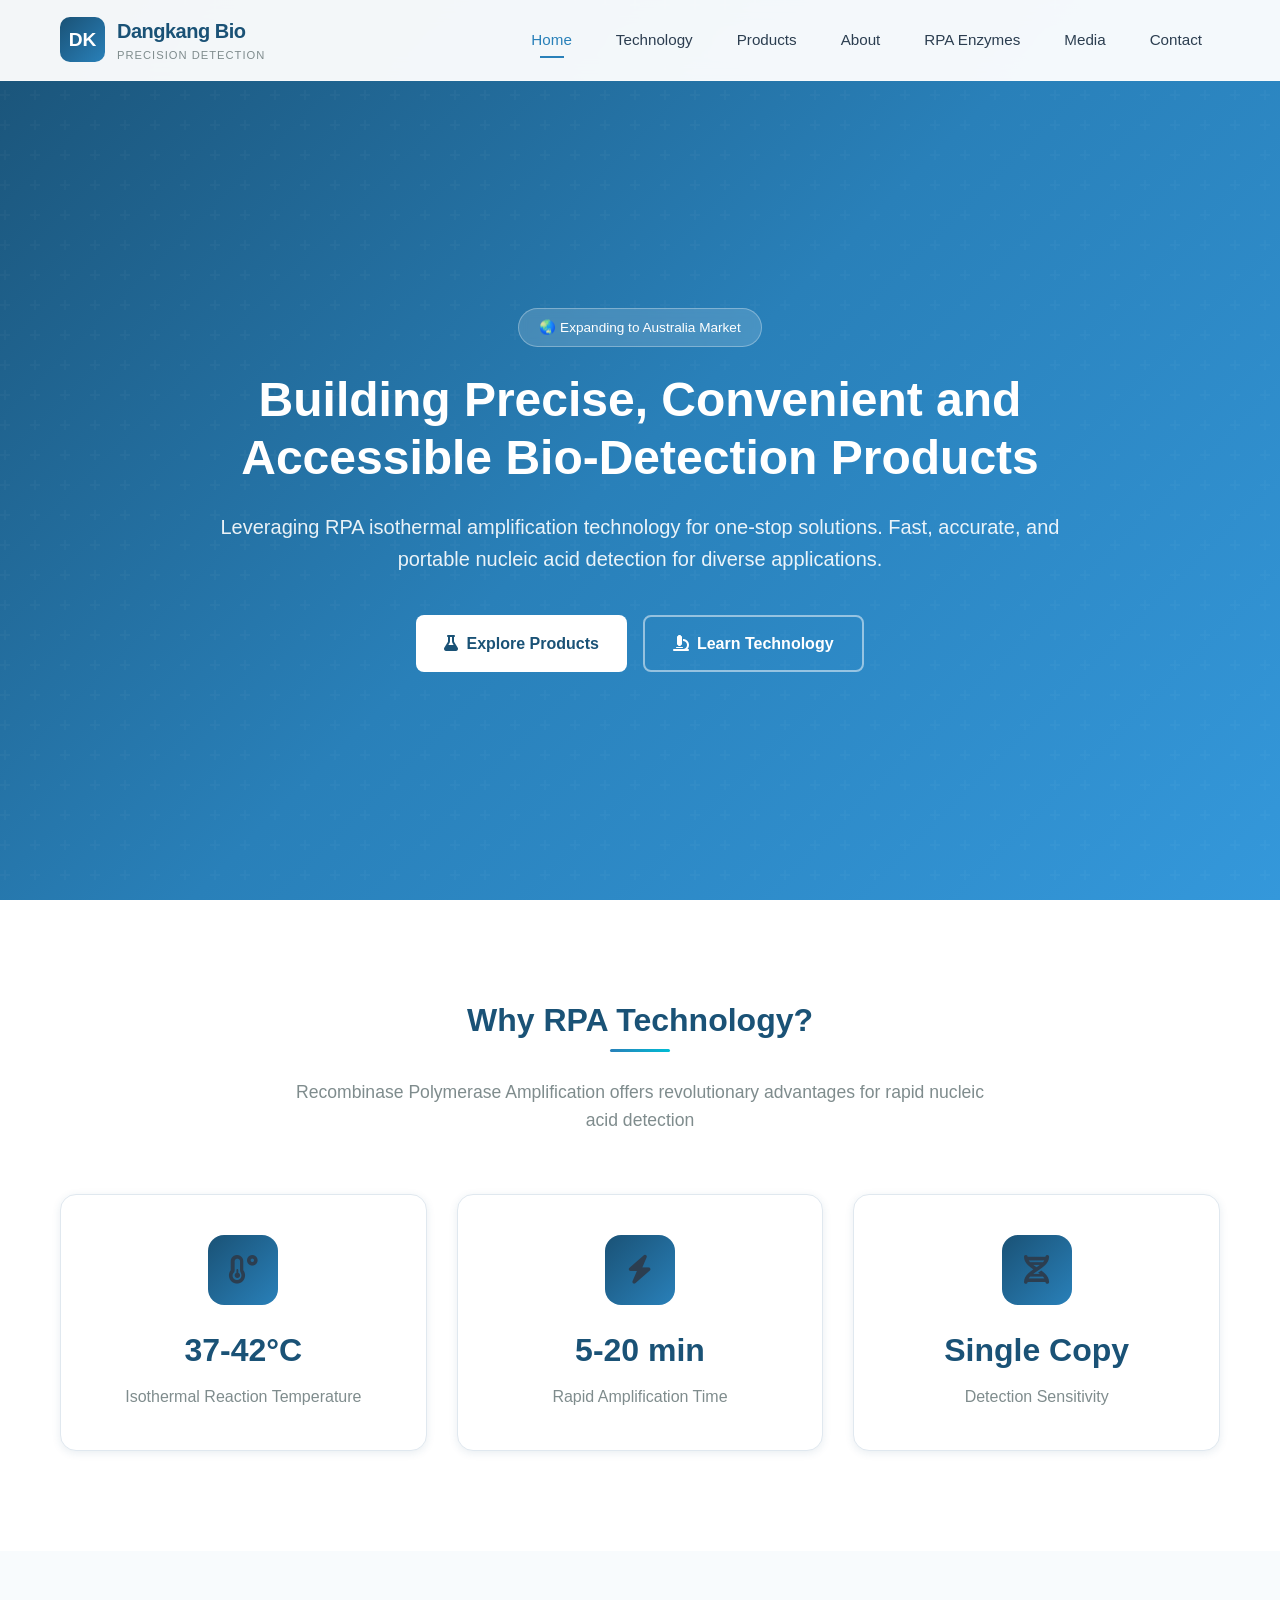
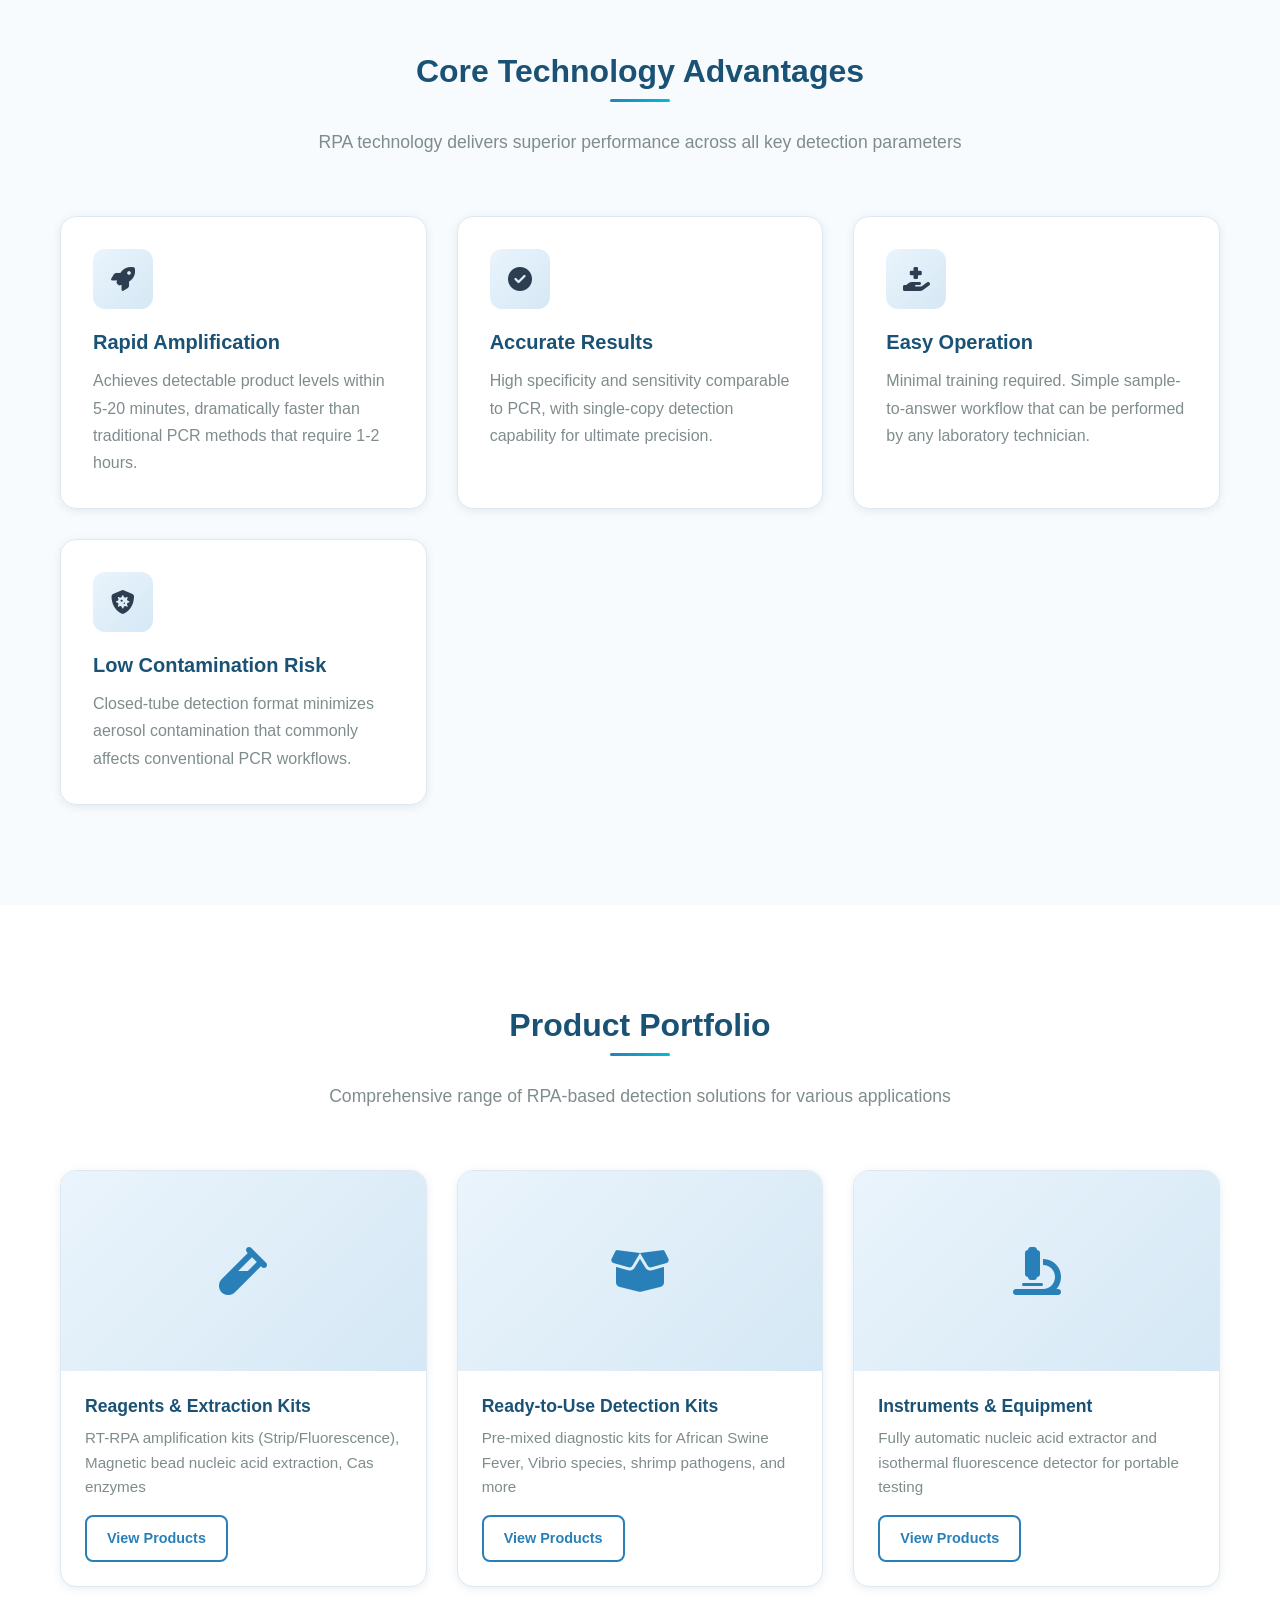
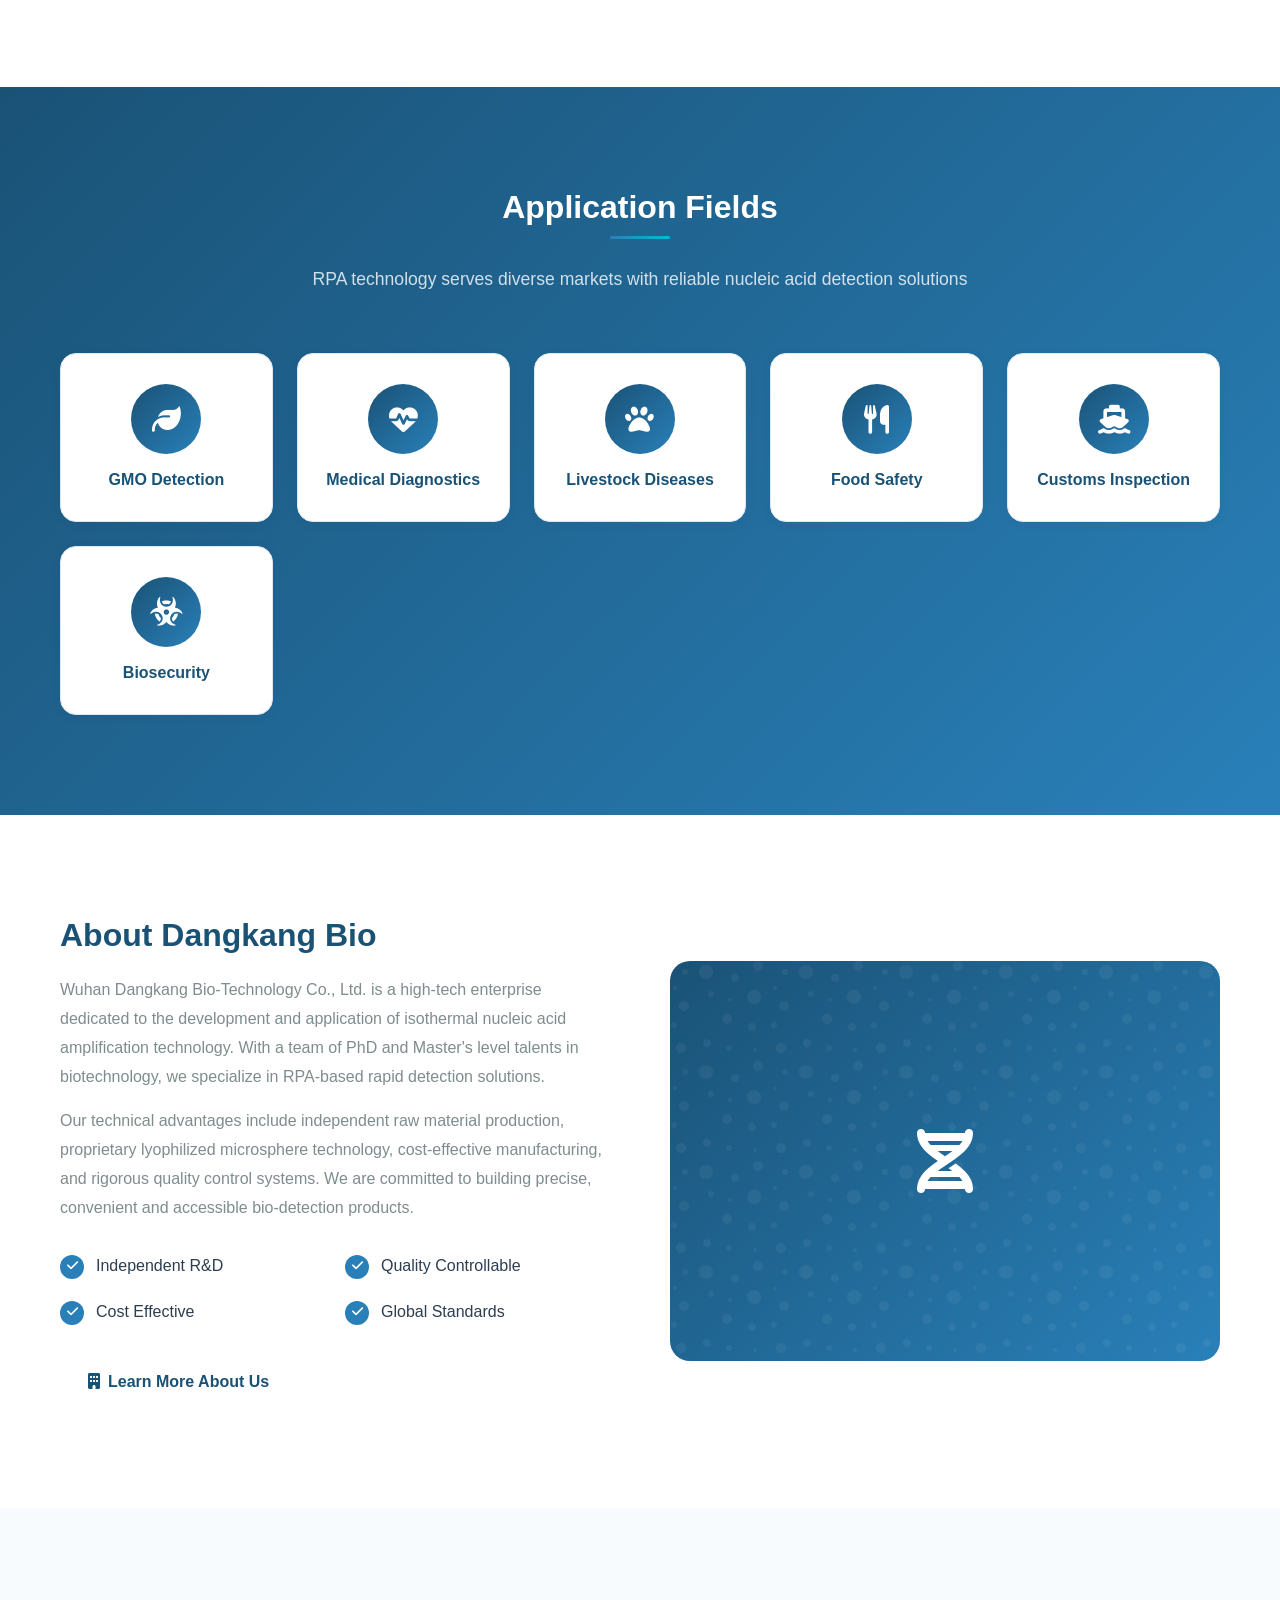
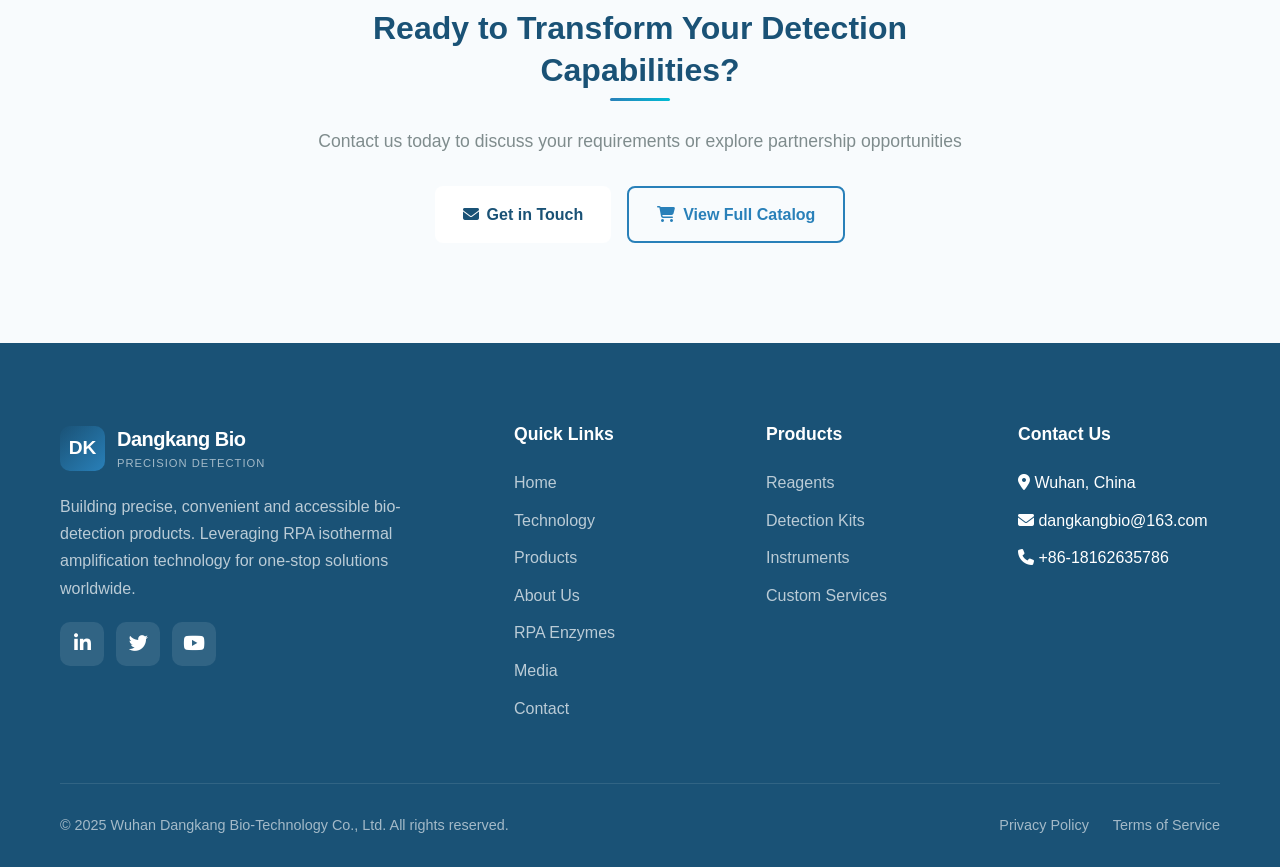
==== commit 46e8f507: "feat: Add RPA Enzymes page with PubMed literature reviews - New rpa-enzymes.html: Core enzyme compon" ====
--- a/index.html
+++ b/index.html
@@ -27,6 +27,7 @@
           <li><a href="technology.html">Technology</a></li>
           <li><a href="products.html">Products</a></li>
           <li><a href="about.html">About</a></li>
+          <li><a href="rpa-enzymes.html">RPA Enzymes</a></li>
           <li><a href="media.html">Media</a></li>
           <li><a href="contact.html">Contact</a></li>
         </ul>
@@ -323,6 +324,7 @@
             <li><a href="technology.html">Technology</a></li>
             <li><a href="products.html">Products</a></li>
             <li><a href="about.html">About Us</a></li>
+            <li><a href="rpa-enzymes.html">RPA Enzymes</a></li>
             <li><a href="media.html">Media</a></li>
             <li><a href="contact.html">Contact</a></li>
           </ul>
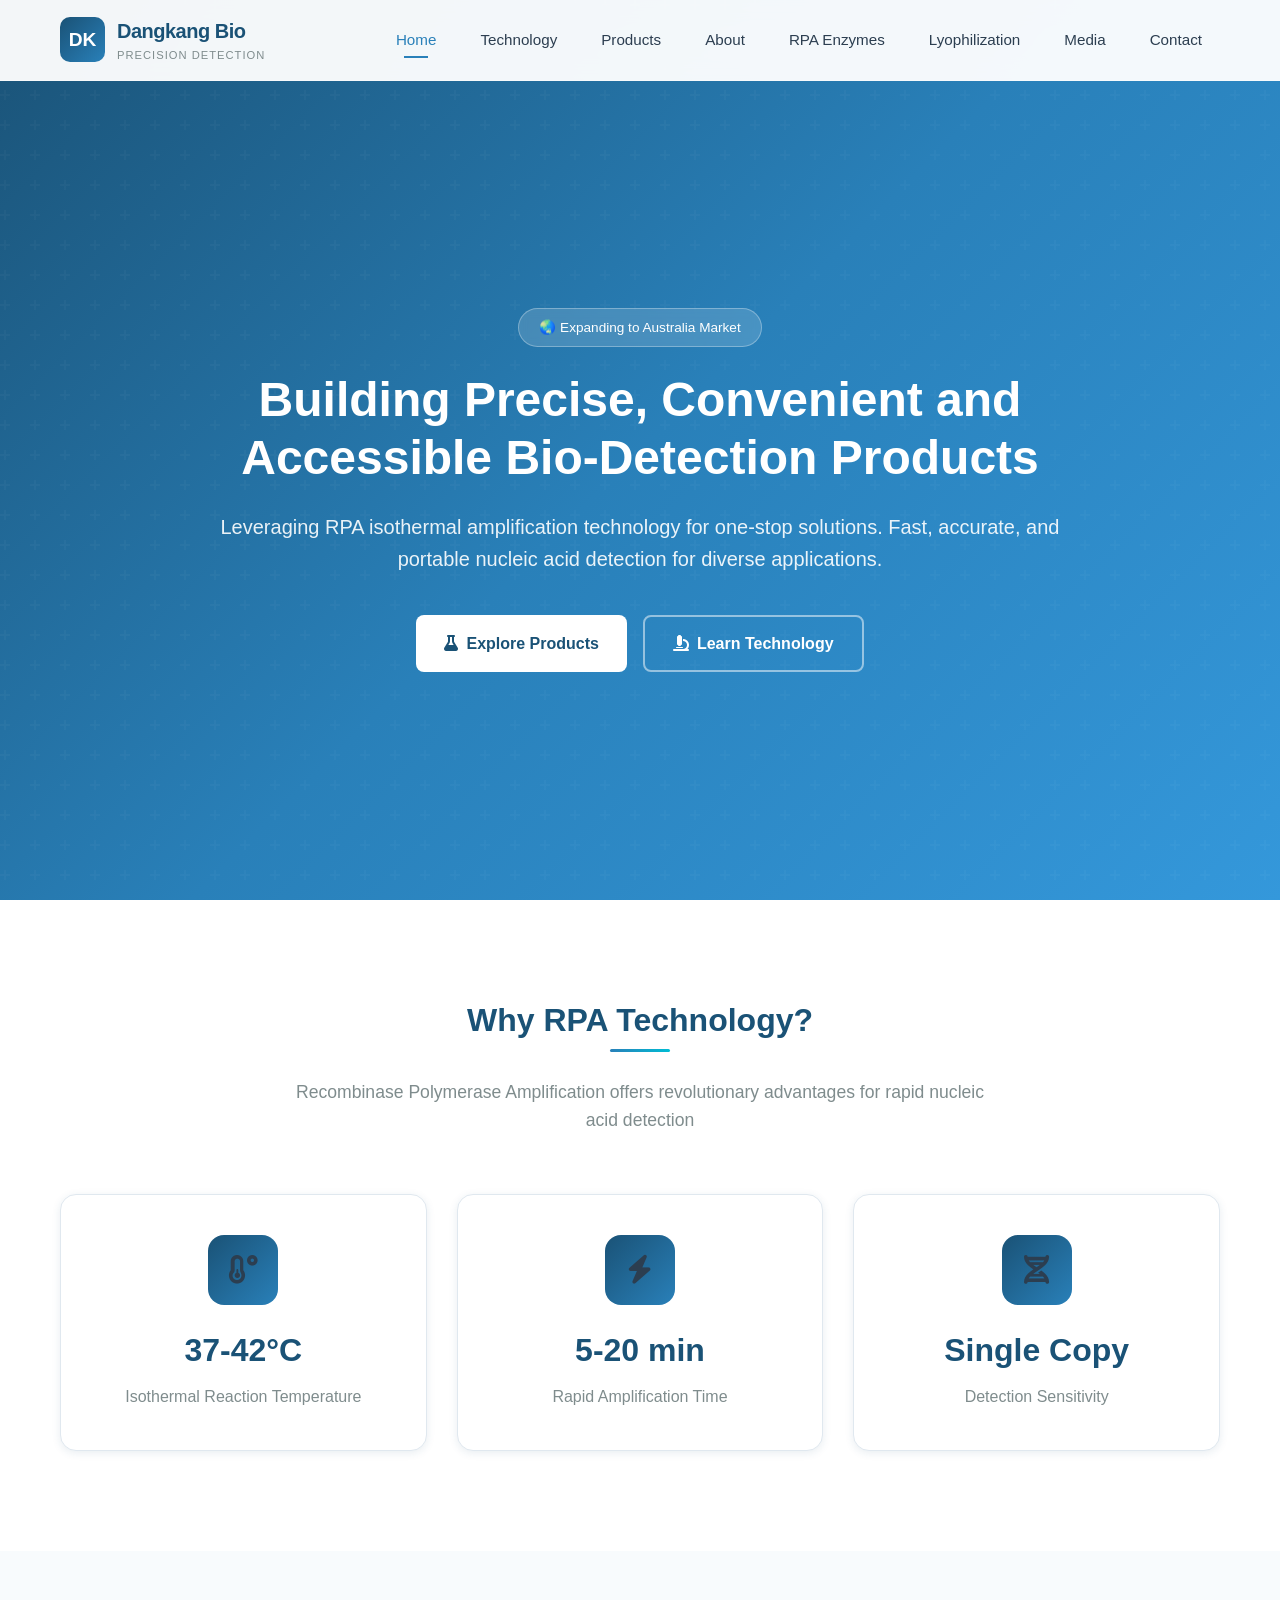
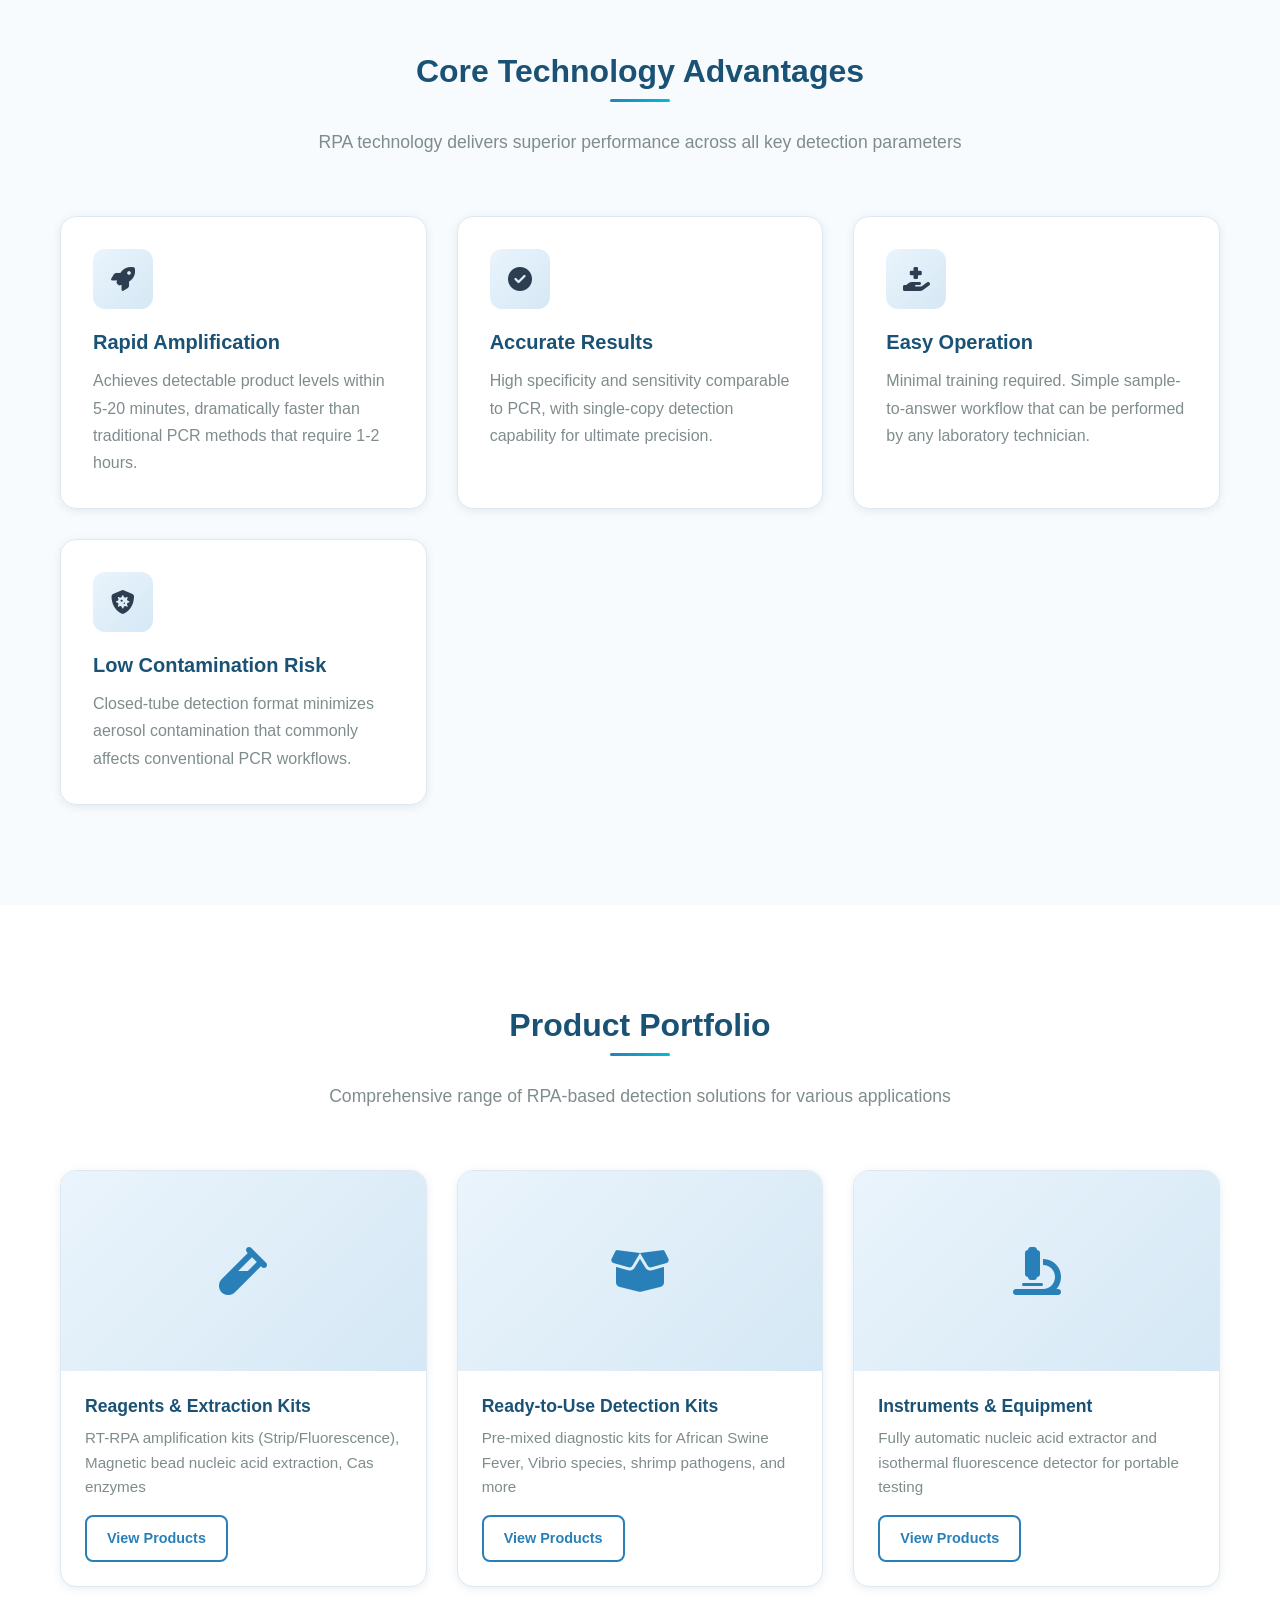
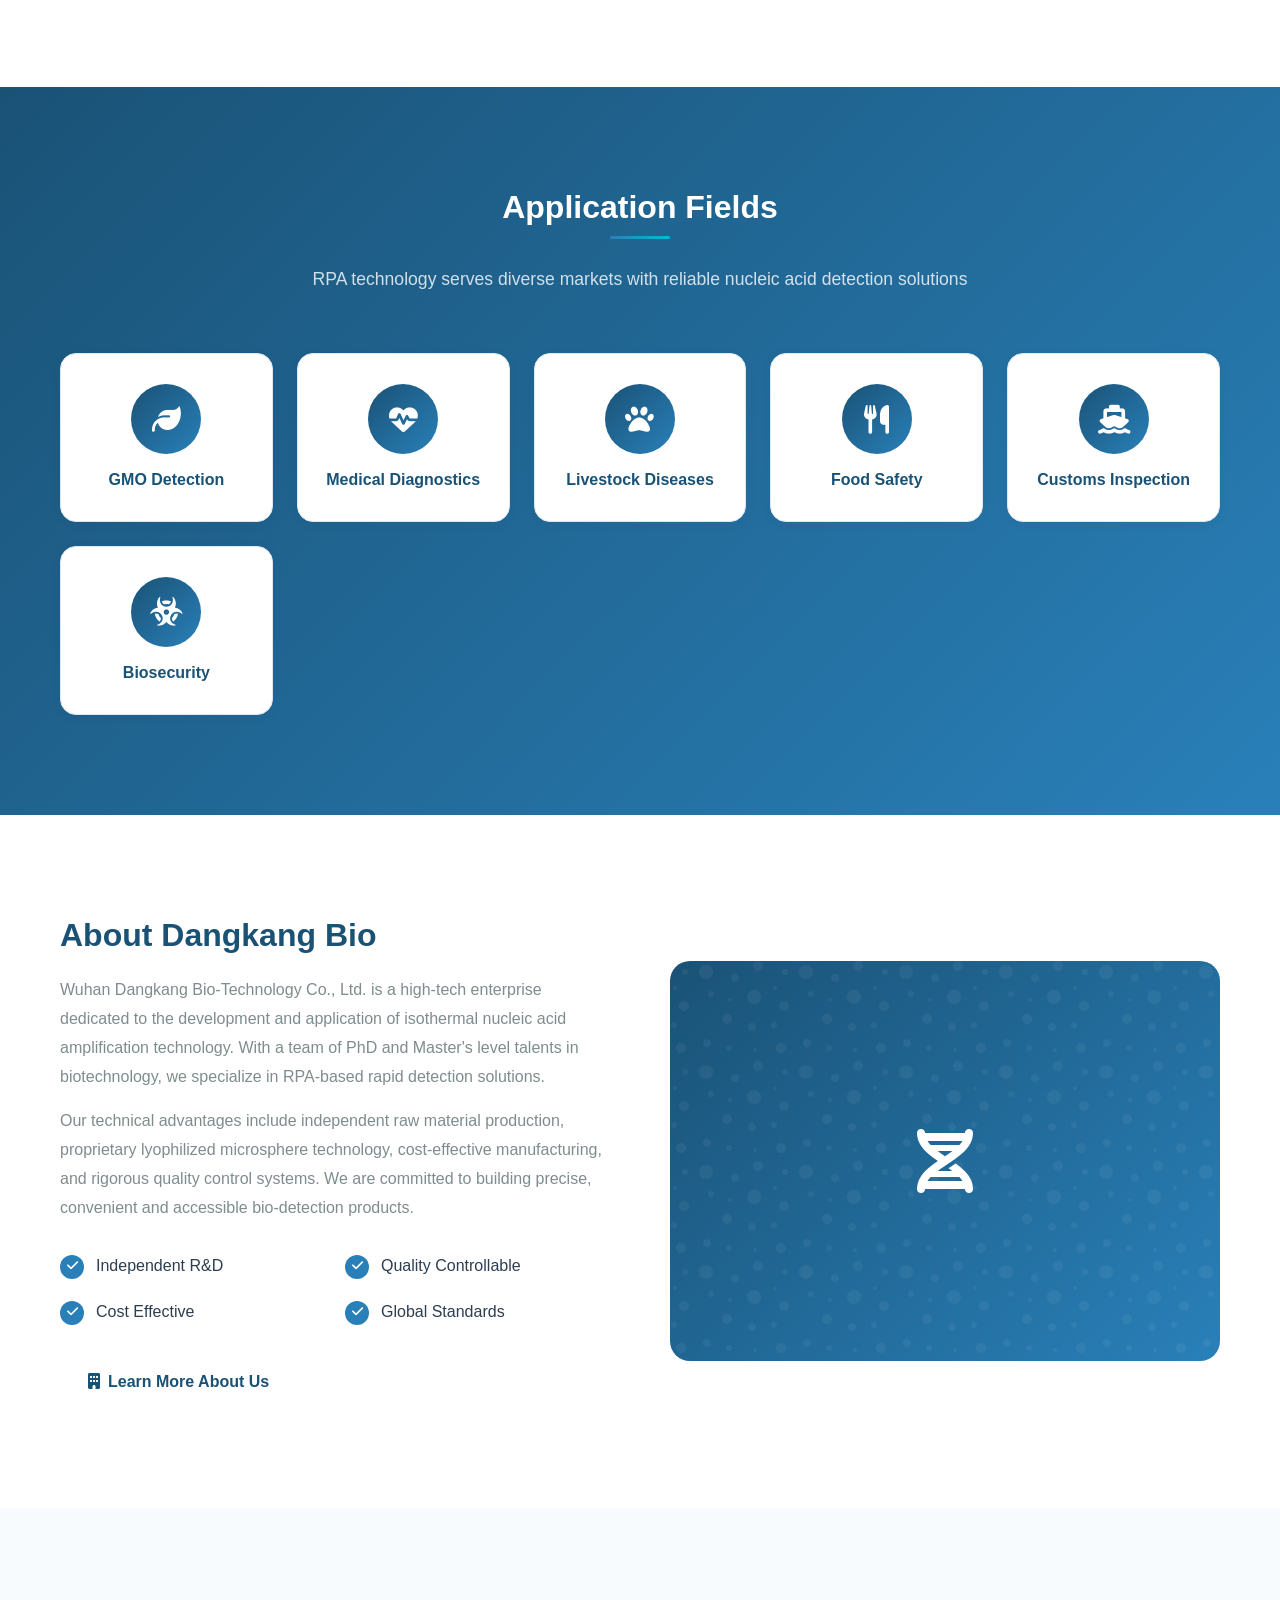
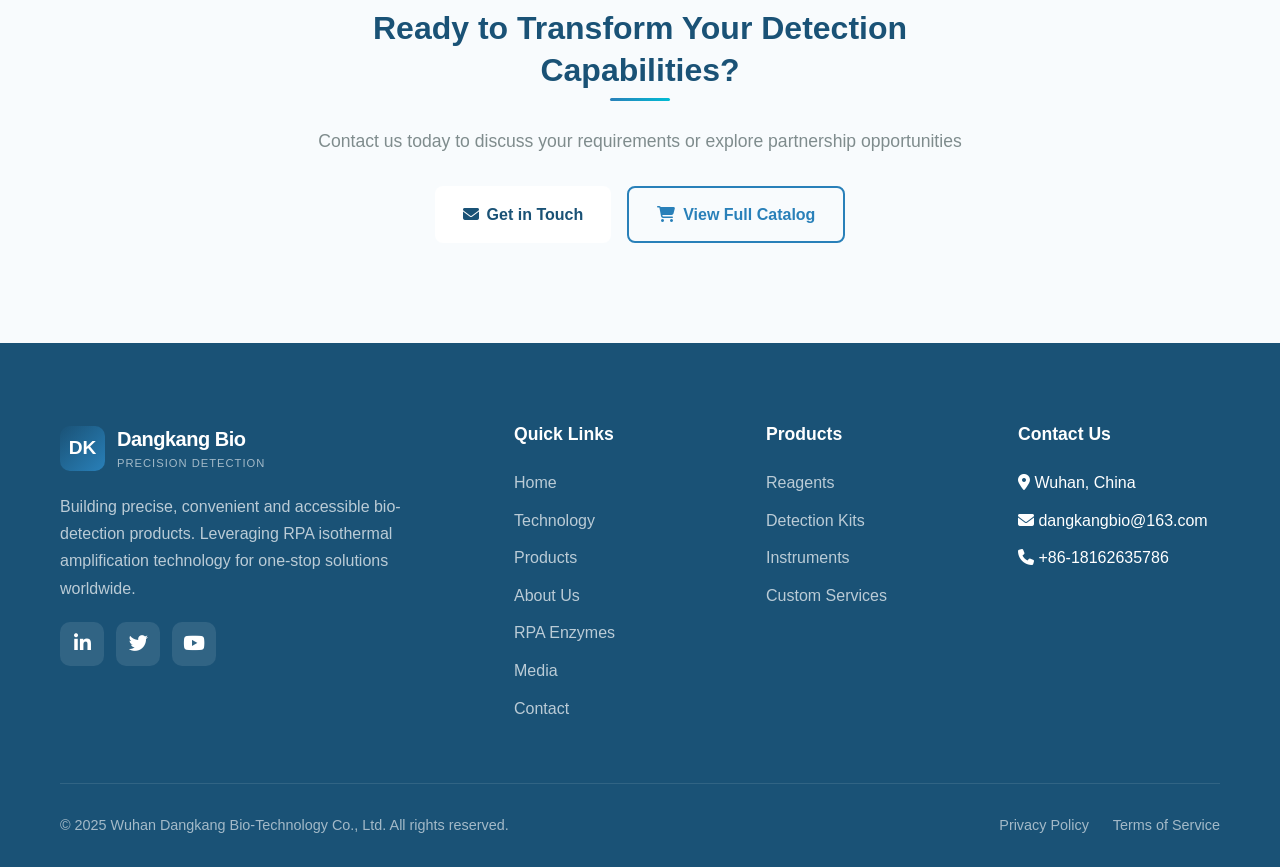
==== commit cc2debef: "feat: Add Lyophilization Technology page with freeze-dried enzyme product line - New lyophilization." ====
--- a/index.html
+++ b/index.html
@@ -28,6 +28,7 @@
           <li><a href="products.html">Products</a></li>
           <li><a href="about.html">About</a></li>
           <li><a href="rpa-enzymes.html">RPA Enzymes</a></li>
+          <li><a href="lyophilization.html">Lyophilization</a></li>
           <li><a href="media.html">Media</a></li>
           <li><a href="contact.html">Contact</a></li>
         </ul>
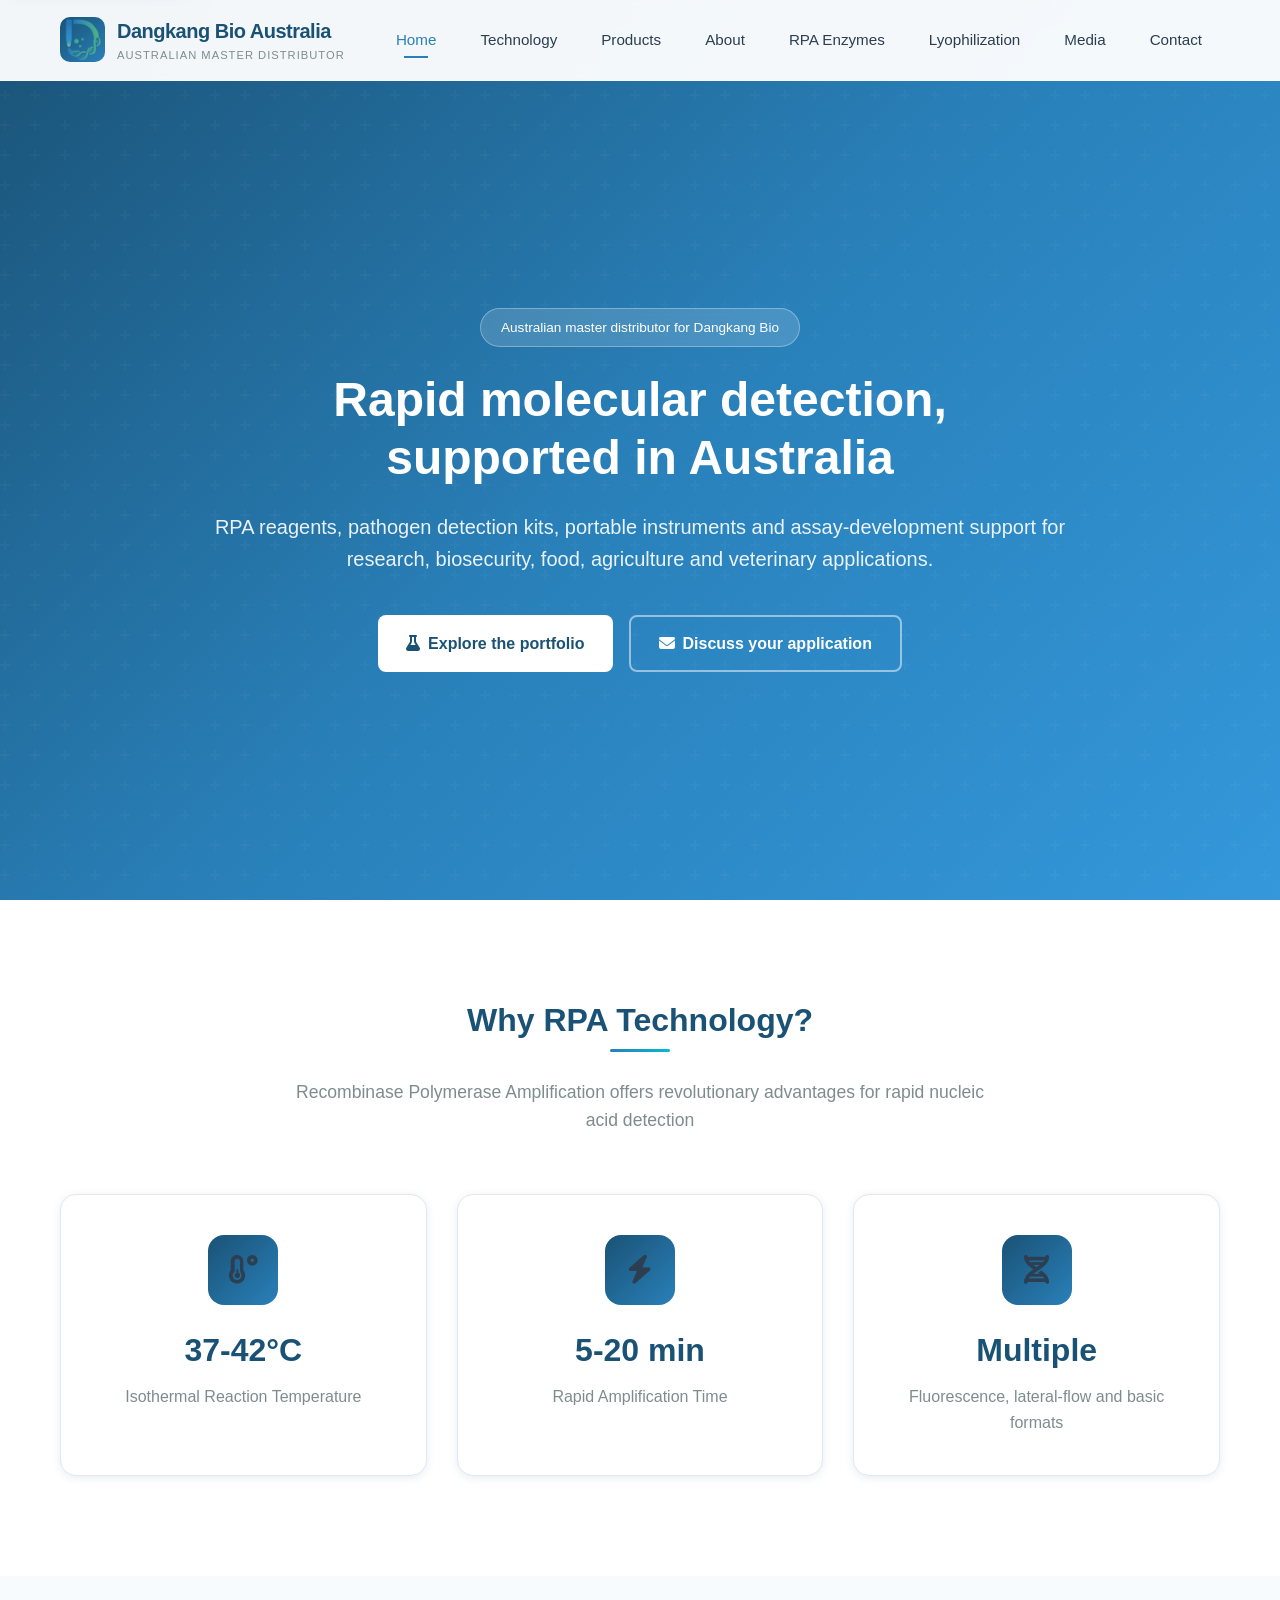
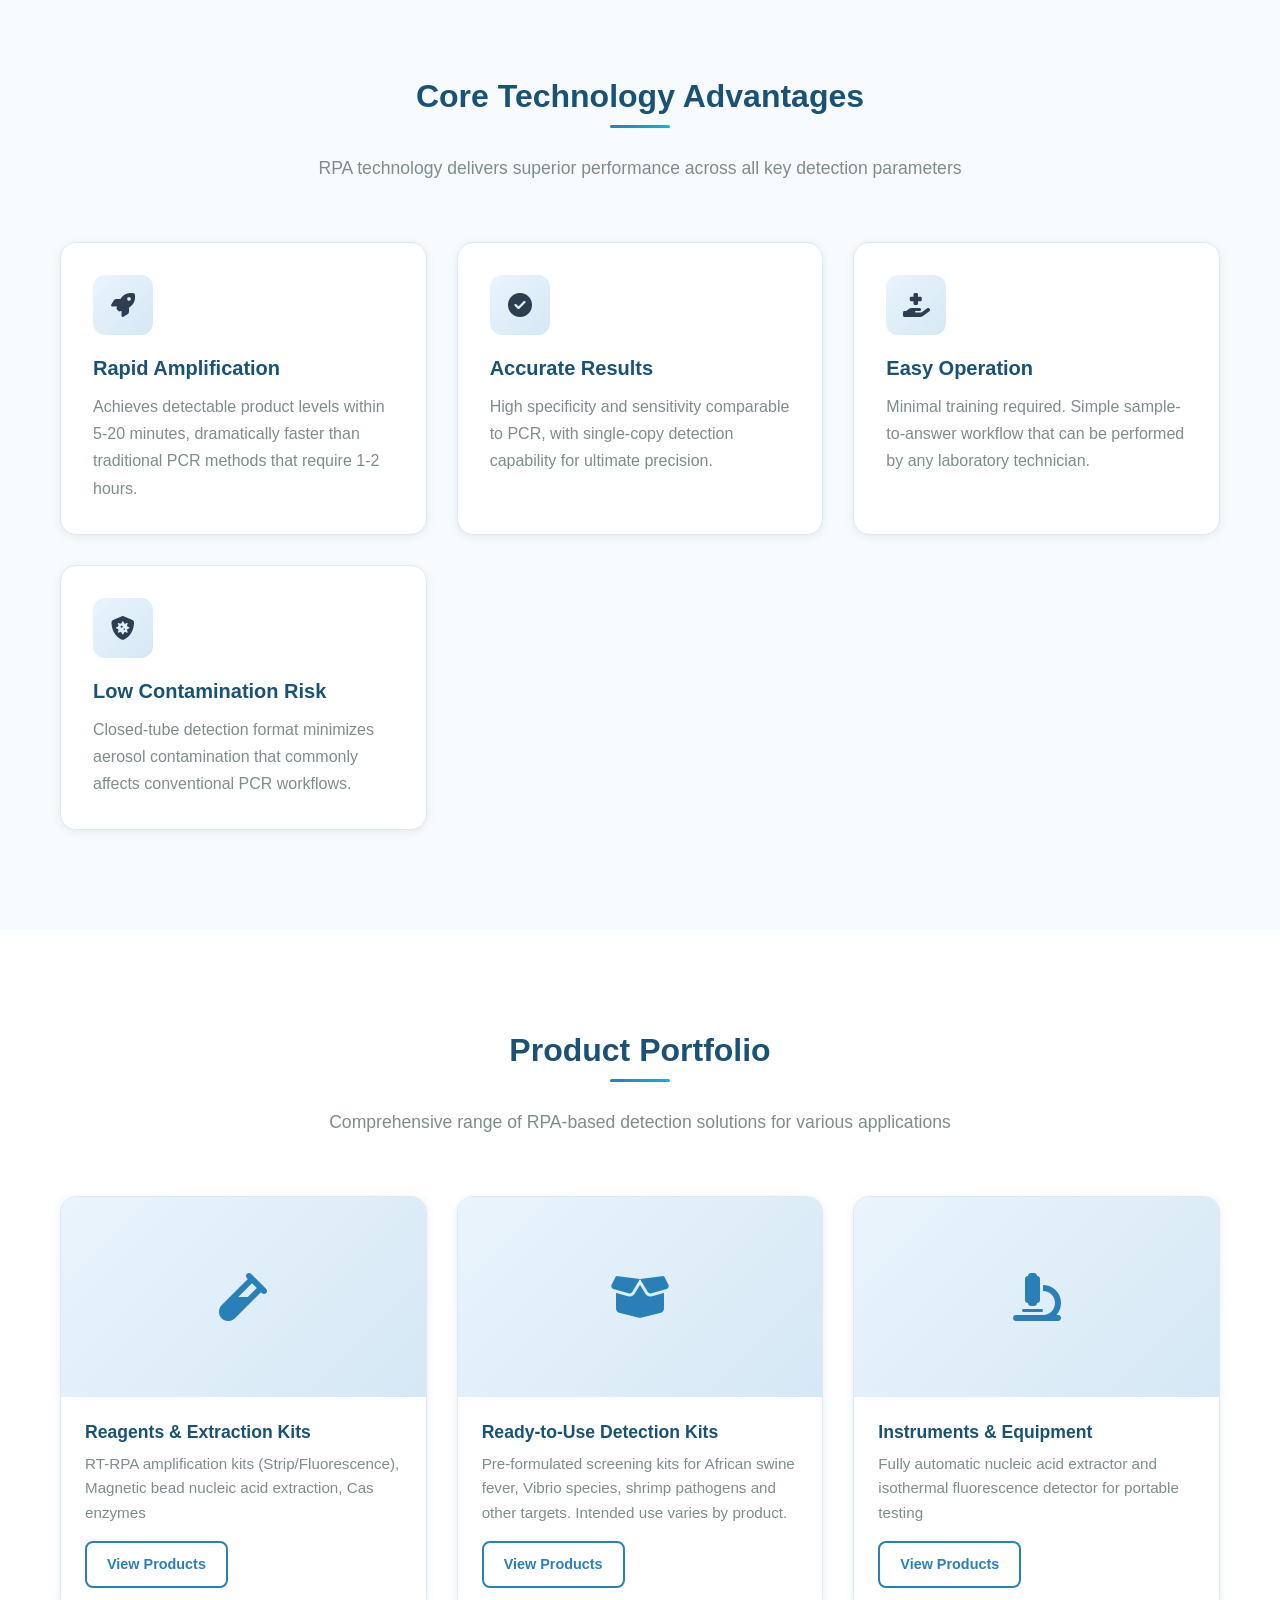
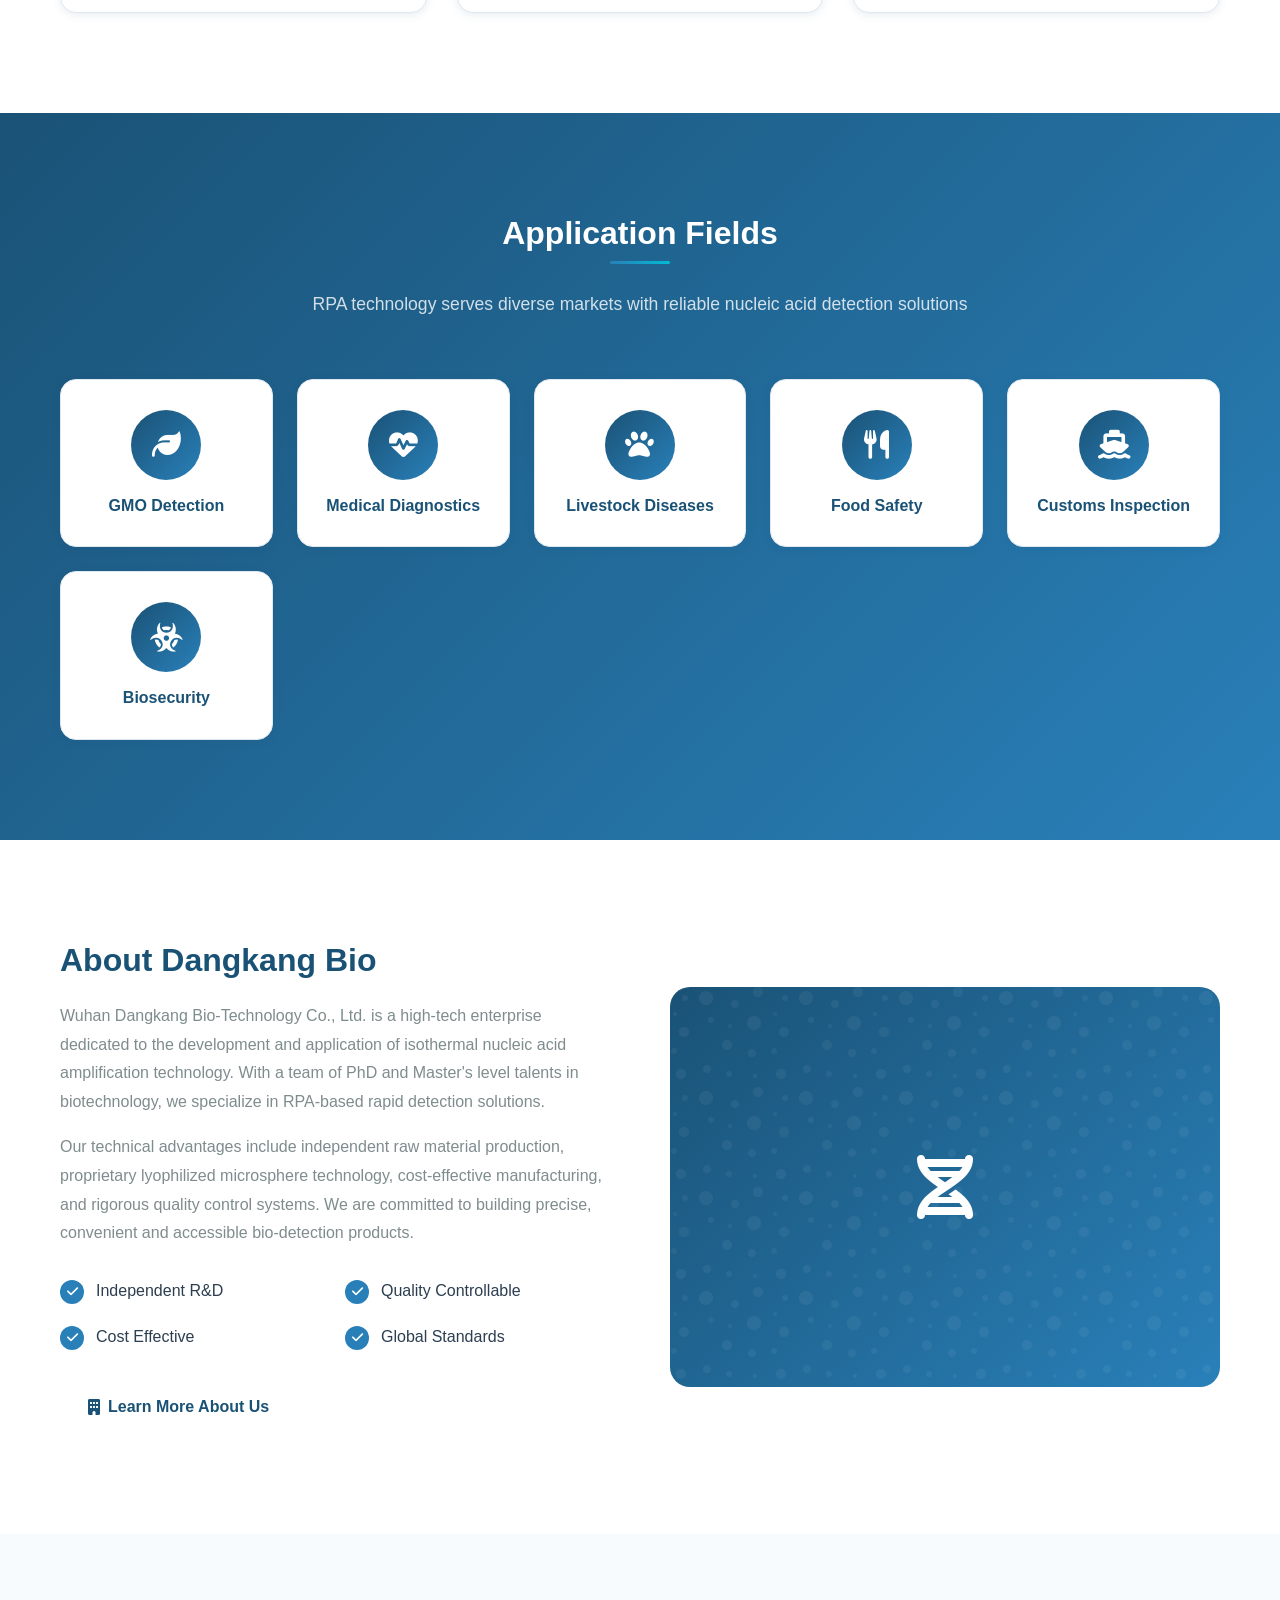
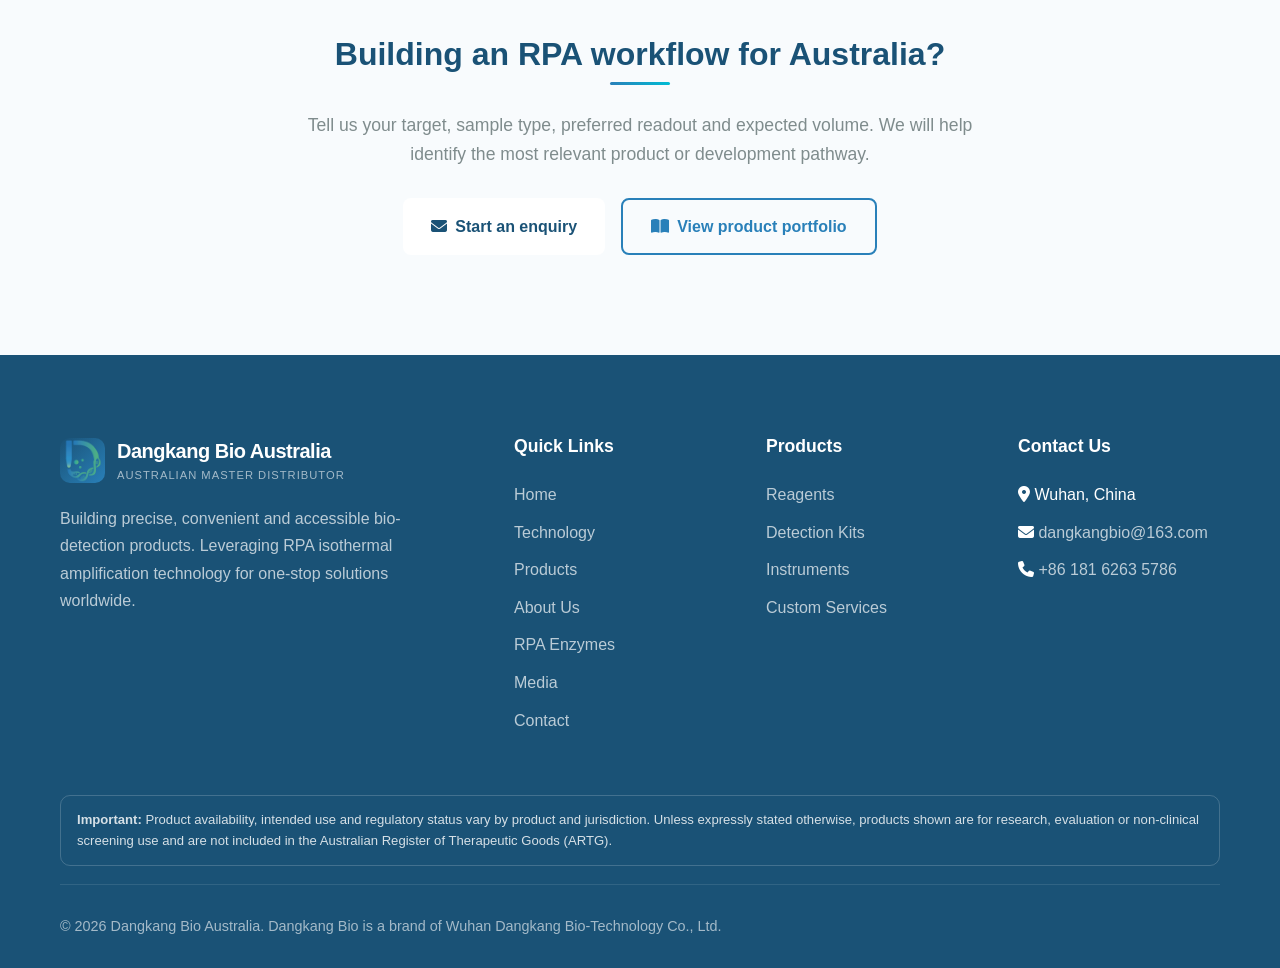
==== commit 51d4d8a6: "feat: reposition site for Dangkang Bio Australia" ====
--- a/index.html
+++ b/index.html
@@ -3,26 +3,46 @@
 <head>
   <meta charset="UTF-8">
   <meta name="viewport" content="width=device-width, initial-scale=1.0">
-  <meta name="description" content="Dangkang Bio - Building Precise, Convenient and Accessible Bio-Detection Products. Leveraging RPA isothermal amplification technology for one-stop solutions.">
+  <meta name="theme-color" content="#073b4c">
+  <link rel="icon" href="assets/dangkang-mark.png">
+  <meta name="description" content="Dangkang Bio Australia connects Australian laboratories, distributors and product developers with RPA reagents, kits, instruments and technical support.">
   <meta name="keywords" content="RPA, isothermal amplification, nucleic acid detection, biosafety, biotech, Australia">
-  <title>Dangkang Bio - Building Precise, Convenient and Accessible Bio-Detection Products</title>
+  <title>Dangkang Bio Australia | RPA Reagents, Kits & Technical Support</title>
+  <link rel="canonical" href="https://dangkanggene.github.io/dangkangbio-en/">
+  <meta property="og:type" content="website">
+  <meta property="og:title" content="Dangkang Bio Australia | RPA Molecular Detection">
+  <meta property="og:description" content="Australian access to RPA reagents, detection kits, instruments and assay development support from Dangkang Bio.">
+  <meta property="og:url" content="https://dangkanggene.github.io/dangkangbio-en/">
+  <meta property="og:image" content="https://dangkanggene.github.io/dangkangbio-en/assets/dangkang-mark.png">
+  <script type="application/ld+json">
+  {
+    "@context": "https://schema.org",
+    "@type": "Organization",
+    "name": "Dangkang Bio Australia",
+    "url": "https://dangkanggene.github.io/dangkangbio-en/",
+    "logo": "https://dangkanggene.github.io/dangkangbio-en/assets/dangkang-mark.png",
+    "email": "dangkangbio@163.com",
+    "description": "Australian master distributor for Wuhan Dangkang Bio-Technology Co., Ltd."
+  }
+  </script>
   <link rel="stylesheet" href="css/style.css">
   <link rel="stylesheet" href="https://cdnjs.cloudflare.com/ajax/libs/font-awesome/6.4.0/css/all.min.css">
 </head>
 <body>
+  <a class="skip-link" href="#main-content">Skip to main content</a>
   <!-- Navigation -->
   <nav class="navbar">
     <div class="container">
       <div class="navbar-inner">
         <a href="index.html" class="logo">
-          <div class="logo-icon">DK</div>
+          <div class="logo-icon"><img src="assets/dangkang-mark.png" alt="" width="45" height="45"></div>
           <div class="logo-text">
-            <span class="logo-name">Dangkang Bio</span>
-            <span class="logo-tagline">Precision Detection</span>
+            <span class="logo-name">Dangkang Bio Australia</span>
+            <span class="logo-tagline">Australian Master Distributor</span>
           </div>
         </a>
         
-        <ul class="nav-links">
+        <ul class="nav-links" id="primary-navigation">
           <li><a href="index.html" class="active">Home</a></li>
           <li><a href="technology.html">Technology</a></li>
           <li><a href="products.html">Products</a></li>
@@ -33,7 +53,7 @@
           <li><a href="contact.html">Contact</a></li>
         </ul>
         
-        <button class="menu-toggle" aria-label="Toggle menu">
+        <button class="menu-toggle" type="button" aria-label="Open navigation" aria-expanded="false" aria-controls="primary-navigation">
           <span></span>
           <span></span>
           <span></span>
@@ -43,18 +63,19 @@
   </nav>
 
   <!-- Hero Section -->
+  <main id="main-content">
   <section class="hero">
     <div class="container">
       <div class="hero-content">
-        <div class="hero-badge">🌏 Expanding to Australia Market</div>
-        <h1>Building Precise, Convenient and Accessible Bio-Detection Products</h1>
-        <p class="hero-subtitle">Leveraging RPA isothermal amplification technology for one-stop solutions. Fast, accurate, and portable nucleic acid detection for diverse applications.</p>
+        <div class="hero-badge">Australian master distributor for Dangkang Bio</div>
+        <h1>Rapid molecular detection, supported in Australia</h1>
+        <p class="hero-subtitle">RPA reagents, pathogen detection kits, portable instruments and assay-development support for research, biosecurity, food, agriculture and veterinary applications.</p>
         <div class="hero-buttons">
           <a href="products.html" class="btn btn-primary">
-            <i class="fas fa-flask"></i> Explore Products
-          </a>
-          <a href="technology.html" class="btn btn-secondary">
-            <i class="fas fa-microscope"></i> Learn Technology
+            <i class="fas fa-flask"></i> Explore the portfolio
+          </a>
+          <a href="contact.html?subject=Product%20enquiry" class="btn btn-secondary">
+            <i class="fas fa-envelope"></i> Discuss your application
           </a>
         </div>
       </div>
@@ -90,8 +111,8 @@
           <div class="stat-icon">
             <i class="fas fa-dna"></i>
           </div>
-          <div class="stat-value">Single Copy</div>
-          <div class="stat-label">Detection Sensitivity</div>
+          <div class="stat-value">Multiple</div>
+          <div class="stat-label">Fluorescence, lateral-flow and basic formats</div>
         </div>
       </div>
     </div>
@@ -167,7 +188,7 @@
           </div>
           <div class="product-content">
             <h3>Ready-to-Use Detection Kits</h3>
-            <p>Pre-mixed diagnostic kits for African Swine Fever, Vibrio species, shrimp pathogens, and more</p>
+            <p>Pre-formulated screening kits for African swine fever, Vibrio species, shrimp pathogens and other targets. Intended use varies by product.</p>
             <a href="products.html#detection-kits" class="btn btn-outline btn-sm">View Products</a>
           </div>
         </div>
@@ -284,19 +305,21 @@
   <section class="section">
     <div class="container">
       <div class="section-header fade-in" style="margin-bottom: 0;">
-        <h2>Ready to Transform Your Detection Capabilities?</h2>
-        <p>Contact us today to discuss your requirements or explore partnership opportunities</p>
+        <h2>Building an RPA workflow for Australia?</h2>
+        <p>Tell us your target, sample type, preferred readout and expected volume. We will help identify the most relevant product or development pathway.</p>
         <div class="hero-buttons" style="margin-top: 30px;">
           <a href="contact.html" class="btn btn-primary">
-            <i class="fas fa-envelope"></i> Get in Touch
+            <i class="fas fa-envelope"></i> Start an enquiry
           </a>
           <a href="products.html" class="btn btn-outline">
-            <i class="fas fa-shopping-cart"></i> View Full Catalog
-          </a>
-        </div>
-      </div>
-    </div>
-  </section>
+            <i class="fas fa-book-open"></i> View product portfolio
+          </a>
+        </div>
+      </div>
+    </div>
+  </section>
+
+  </main>
 
   <!-- Footer -->
   <footer class="footer">
@@ -304,18 +327,13 @@
       <div class="footer-grid">
         <div class="footer-brand">
           <a href="index.html" class="logo">
-            <div class="logo-icon">DK</div>
+            <div class="logo-icon"><img src="assets/dangkang-mark.png" alt="" width="45" height="45"></div>
             <div class="logo-text">
-              <span class="logo-name">Dangkang Bio</span>
-              <span class="logo-tagline">Precision Detection</span>
+              <span class="logo-name">Dangkang Bio Australia</span>
+              <span class="logo-tagline">Australian Master Distributor</span>
             </div>
           </a>
           <p>Building precise, convenient and accessible bio-detection products. Leveraging RPA isothermal amplification technology for one-stop solutions worldwide.</p>
-          <div class="social-links">
-            <a href="#" class="social-link" title="LinkedIn"><i class="fab fa-linkedin-in"></i></a>
-            <a href="#" class="social-link" title="Twitter"><i class="fab fa-twitter"></i></a>
-            <a href="#" class="social-link" title="YouTube"><i class="fab fa-youtube"></i></a>
-          </div>
         </div>
         
         <div>
@@ -345,18 +363,15 @@
           <h4>Contact Us</h4>
           <ul class="footer-links">
             <li><i class="fas fa-map-marker-alt"></i> Wuhan, China</li>
-            <li><i class="fas fa-envelope"></i> dangkangbio@163.com</li>
-            <li><i class="fas fa-phone"></i> +86-18162635786</li>
+            <li><i class="fas fa-envelope"></i> <a href="mailto:dangkangbio@163.com">dangkangbio@163.com</a></li>
+            <li><i class="fas fa-phone"></i> <a href="tel:+8618162635786">+86 181 6263 5786</a></li>
           </ul>
         </div>
       </div>
       
+      <div class="regulatory-note"><strong>Important:</strong> Product availability, intended use and regulatory status vary by product and jurisdiction. Unless expressly stated otherwise, products shown are for research, evaluation or non-clinical screening use and are not included in the Australian Register of Therapeutic Goods (ARTG).</div>
       <div class="footer-bottom">
-        <p>&copy; 2025 Wuhan Dangkang Bio-Technology Co., Ltd. All rights reserved.</p>
-        <div class="footer-bottom-links">
-          <a href="#">Privacy Policy</a>
-          <a href="#">Terms of Service</a>
-        </div>
+        <p>&copy; 2026 Dangkang Bio Australia. Dangkang Bio is a brand of Wuhan Dangkang Bio-Technology Co., Ltd.</p>
       </div>
     </div>
   </footer>
--- a/css/style.css
+++ b/css/style.css
@@ -137,6 +137,57 @@
   transition: transform var(--transition-normal);
 }
 
+.logo-icon img {
+  width: 100%;
+  height: 100%;
+  object-fit: contain;
+}
+
+.skip-link {
+  position: fixed;
+  top: 10px;
+  left: 10px;
+  z-index: 2000;
+  padding: 10px 16px;
+  border-radius: 8px;
+  background: #fff;
+  color: var(--primary-dark);
+  box-shadow: var(--shadow-md);
+  transform: translateY(-150%);
+}
+
+.skip-link:focus { transform: translateY(0); }
+
+:focus-visible {
+  outline: 3px solid #f4b942;
+  outline-offset: 3px;
+}
+
+.regulatory-note {
+  margin: 24px 0 18px;
+  padding: 14px 16px;
+  border: 1px solid rgba(255,255,255,.18);
+  border-radius: 10px;
+  color: rgba(255,255,255,.82);
+  font-size: .82rem;
+  line-height: 1.55;
+}
+
+@media (max-width: 1100px) {
+  .nav-links { gap: 2px; }
+  .nav-links a { padding: 10px 9px; font-size: .86rem; }
+  .logo-name { font-size: 1.05rem; }
+}
+
+@media (prefers-reduced-motion: reduce) {
+  *, *::before, *::after {
+    scroll-behavior: auto !important;
+    animation-duration: .01ms !important;
+    animation-iteration-count: 1 !important;
+    transition-duration: .01ms !important;
+  }
+}
+
 .logo:hover .logo-icon {
   transform: scale(1.05);
 }
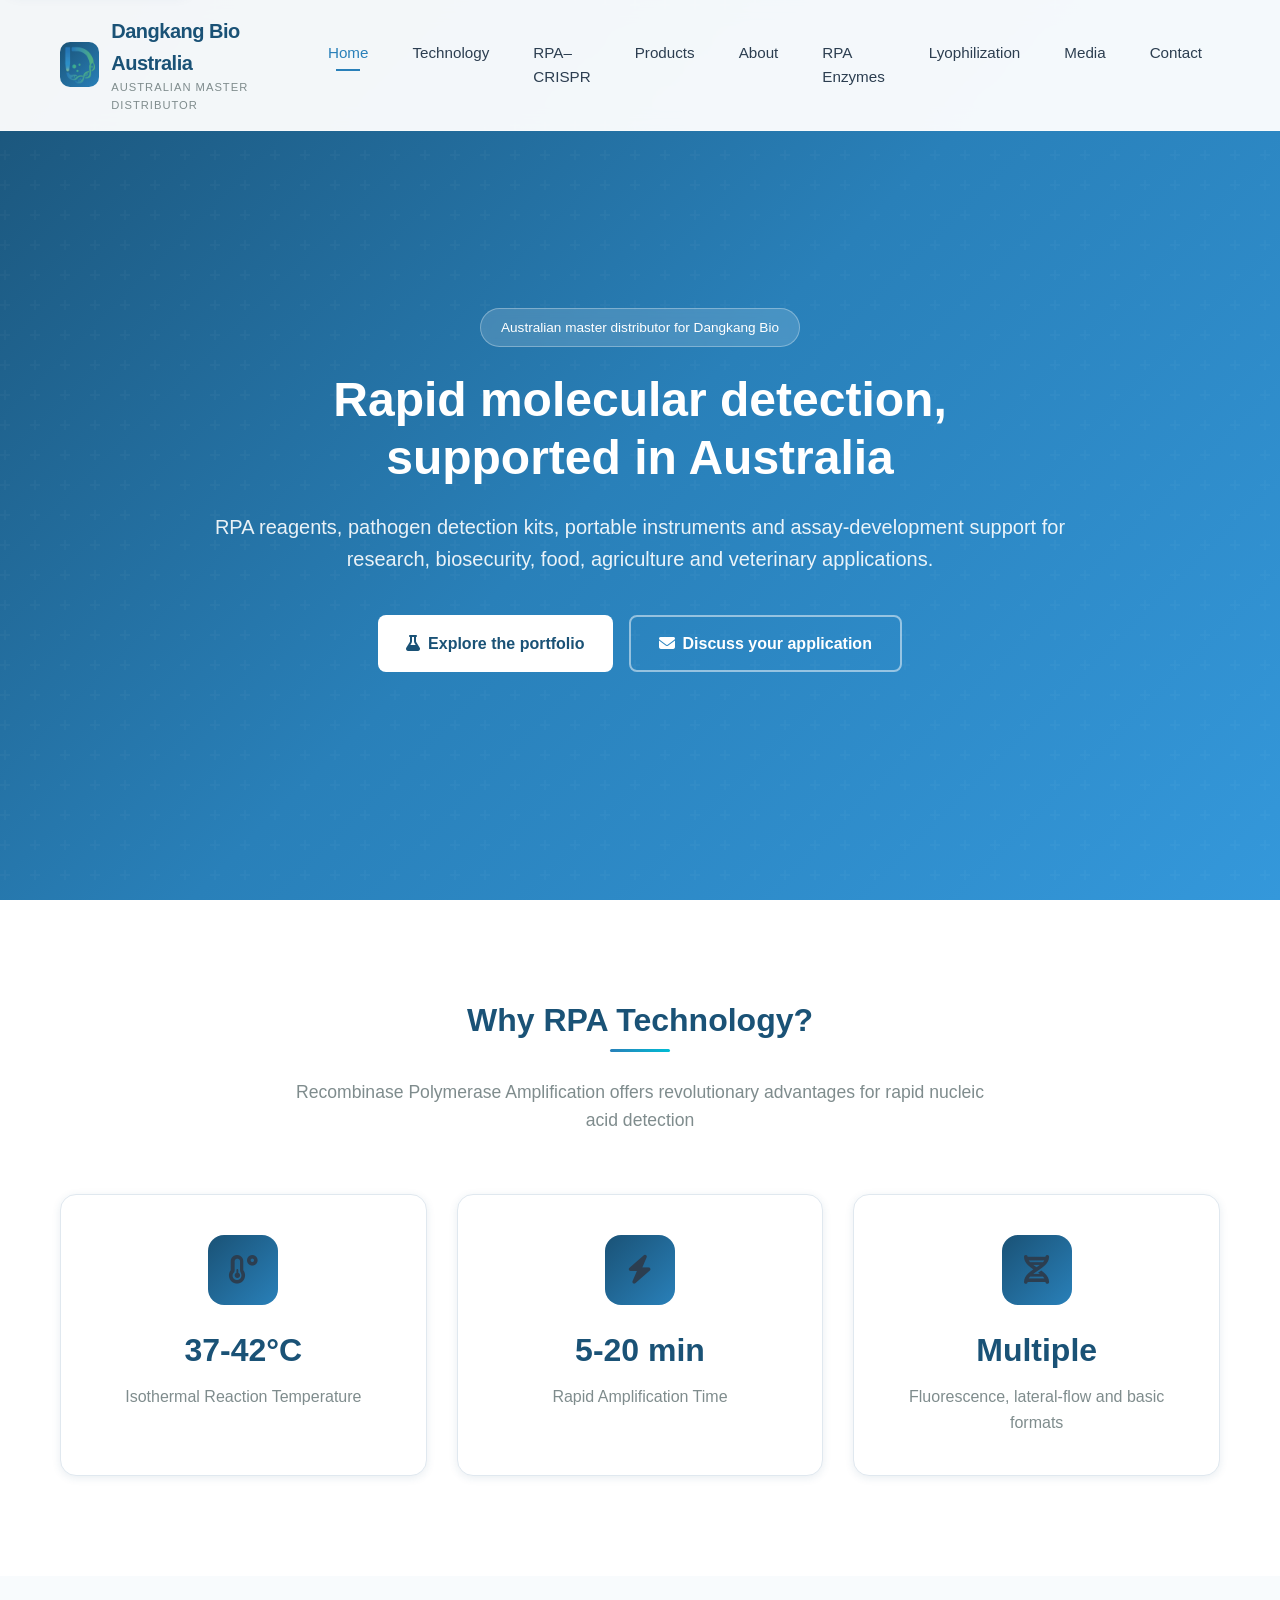
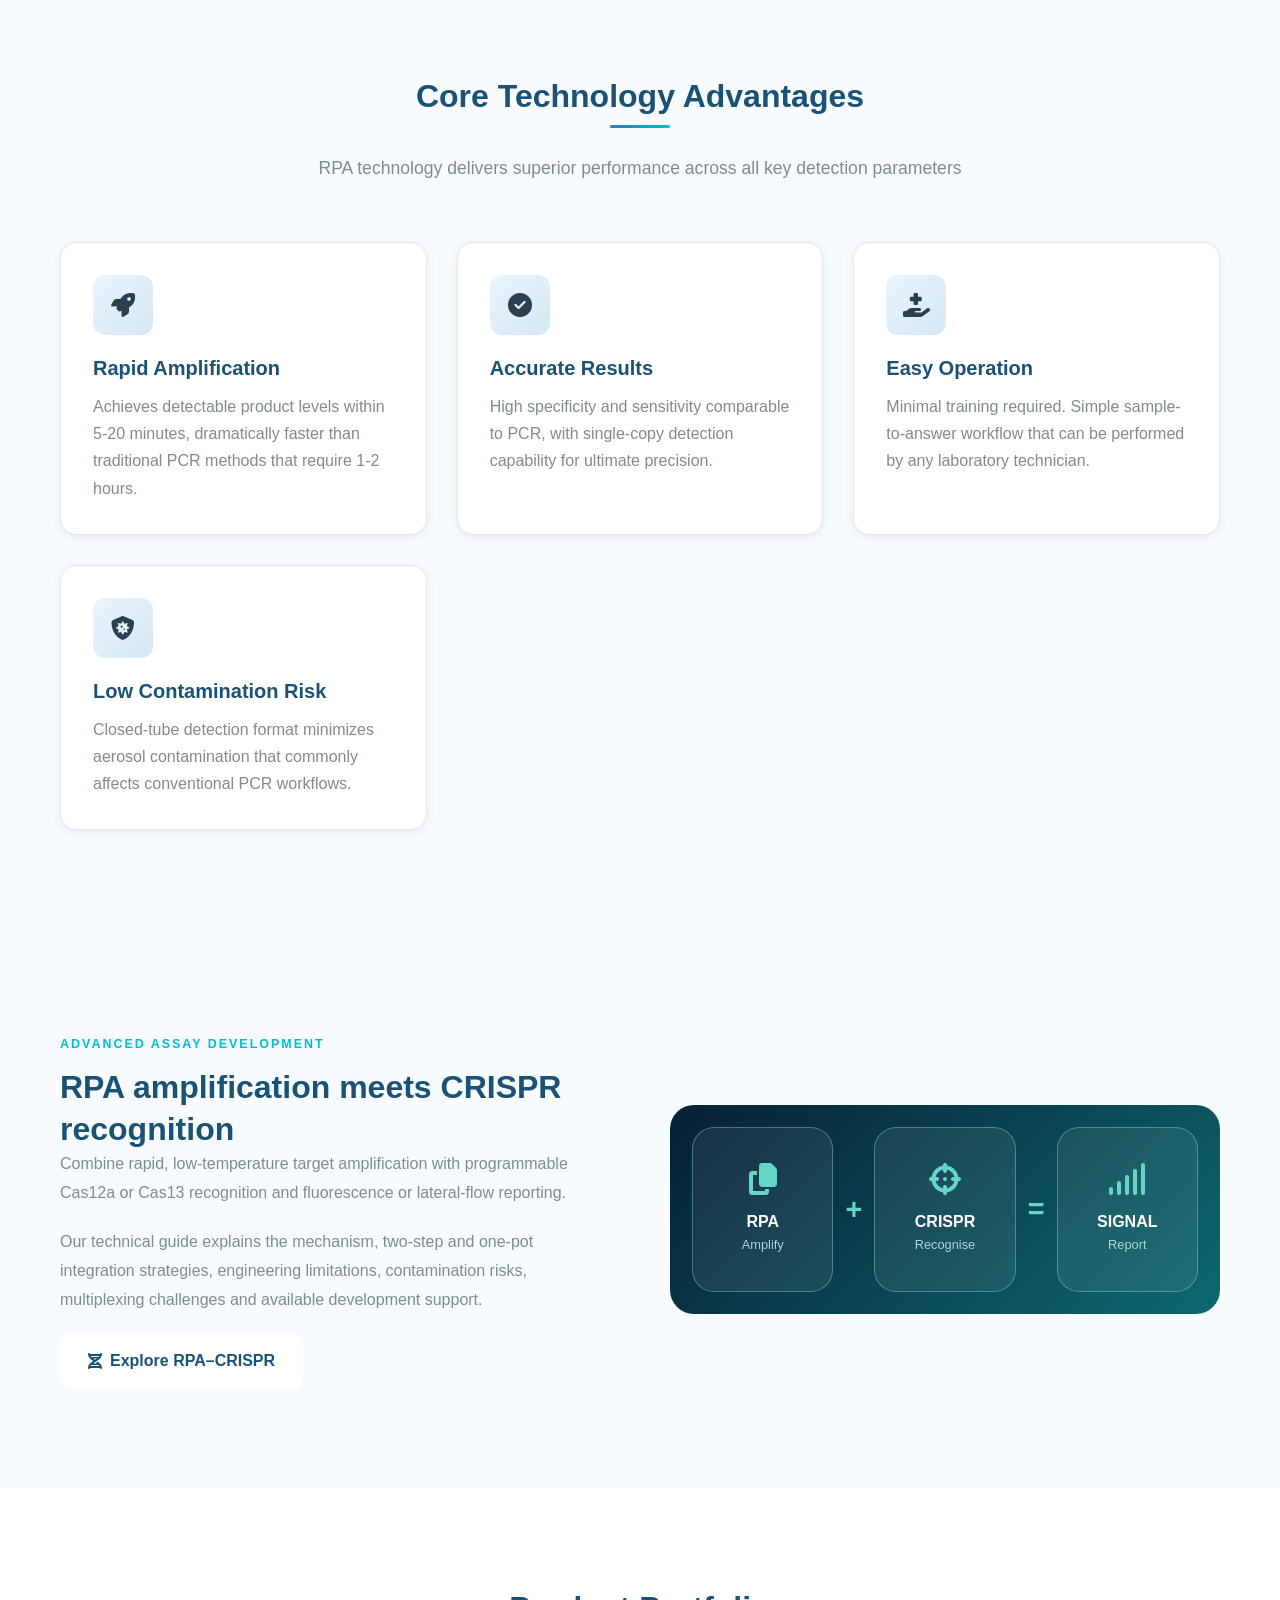
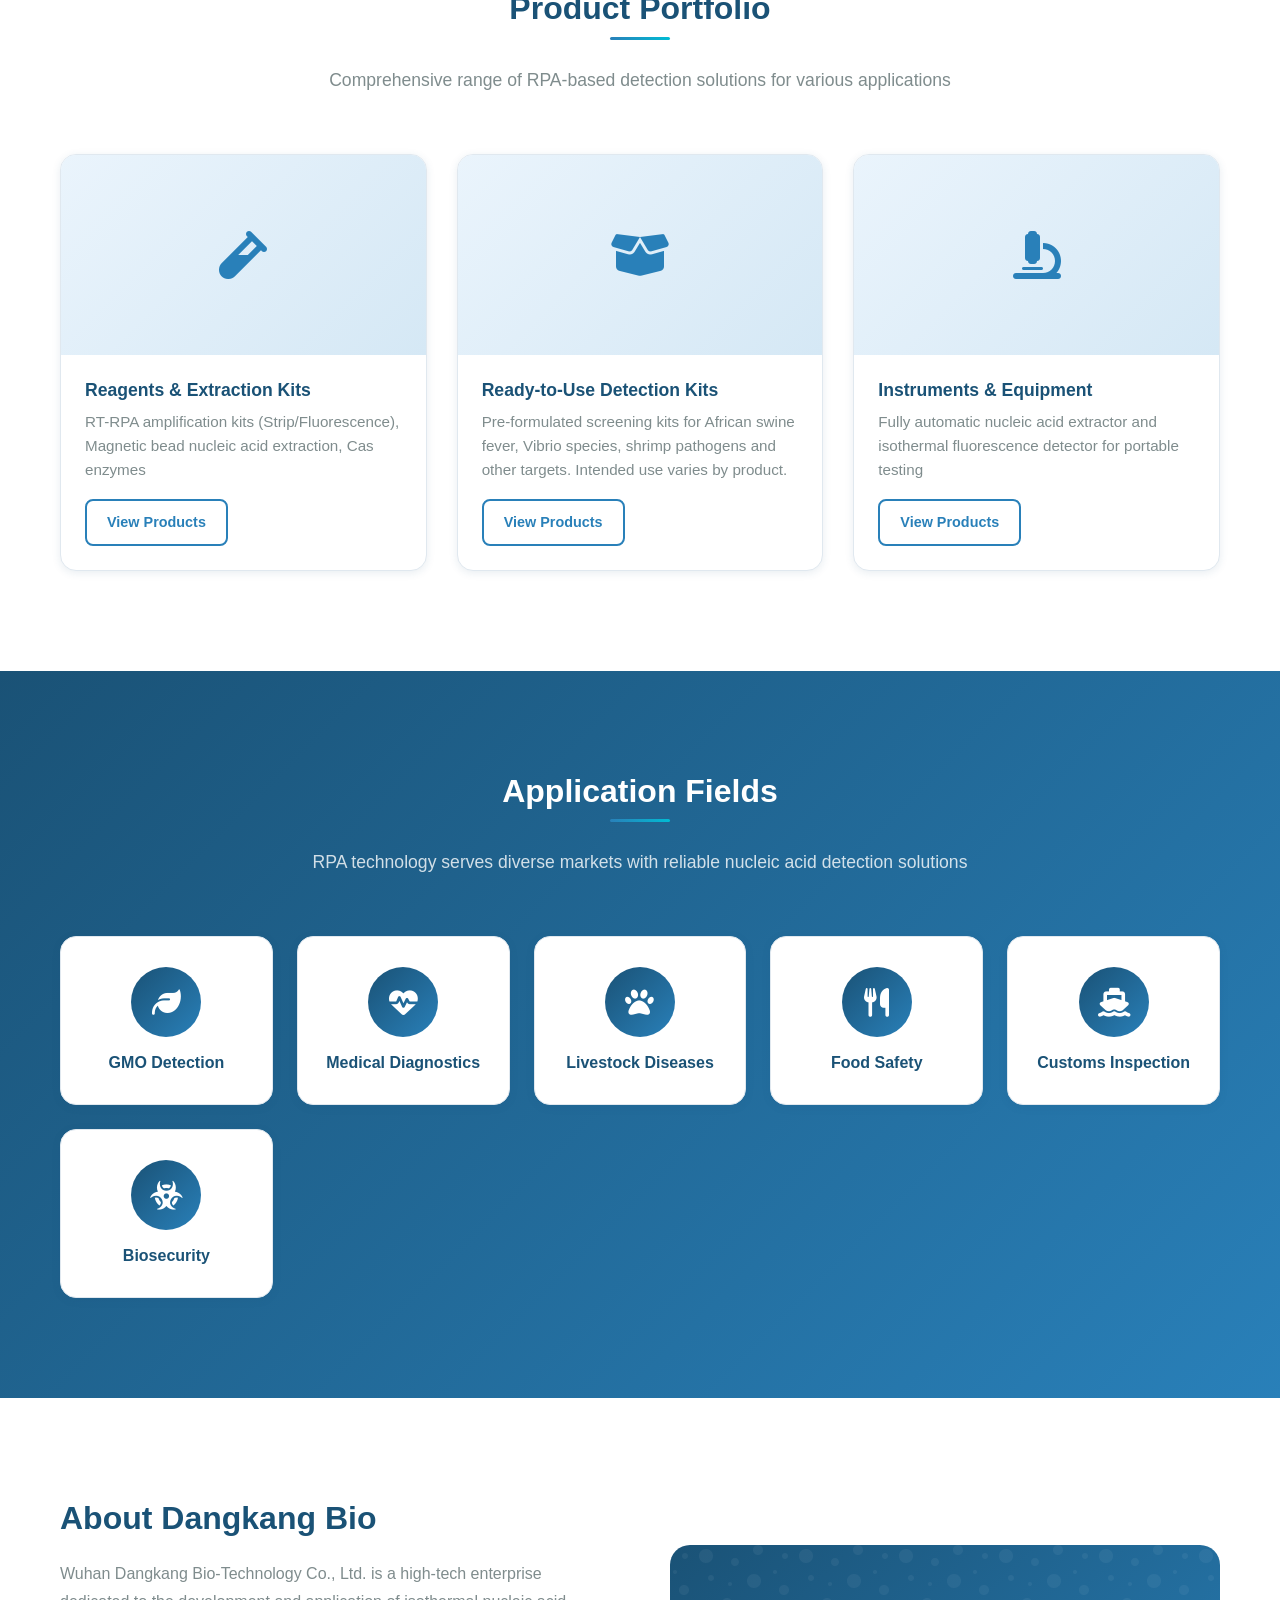
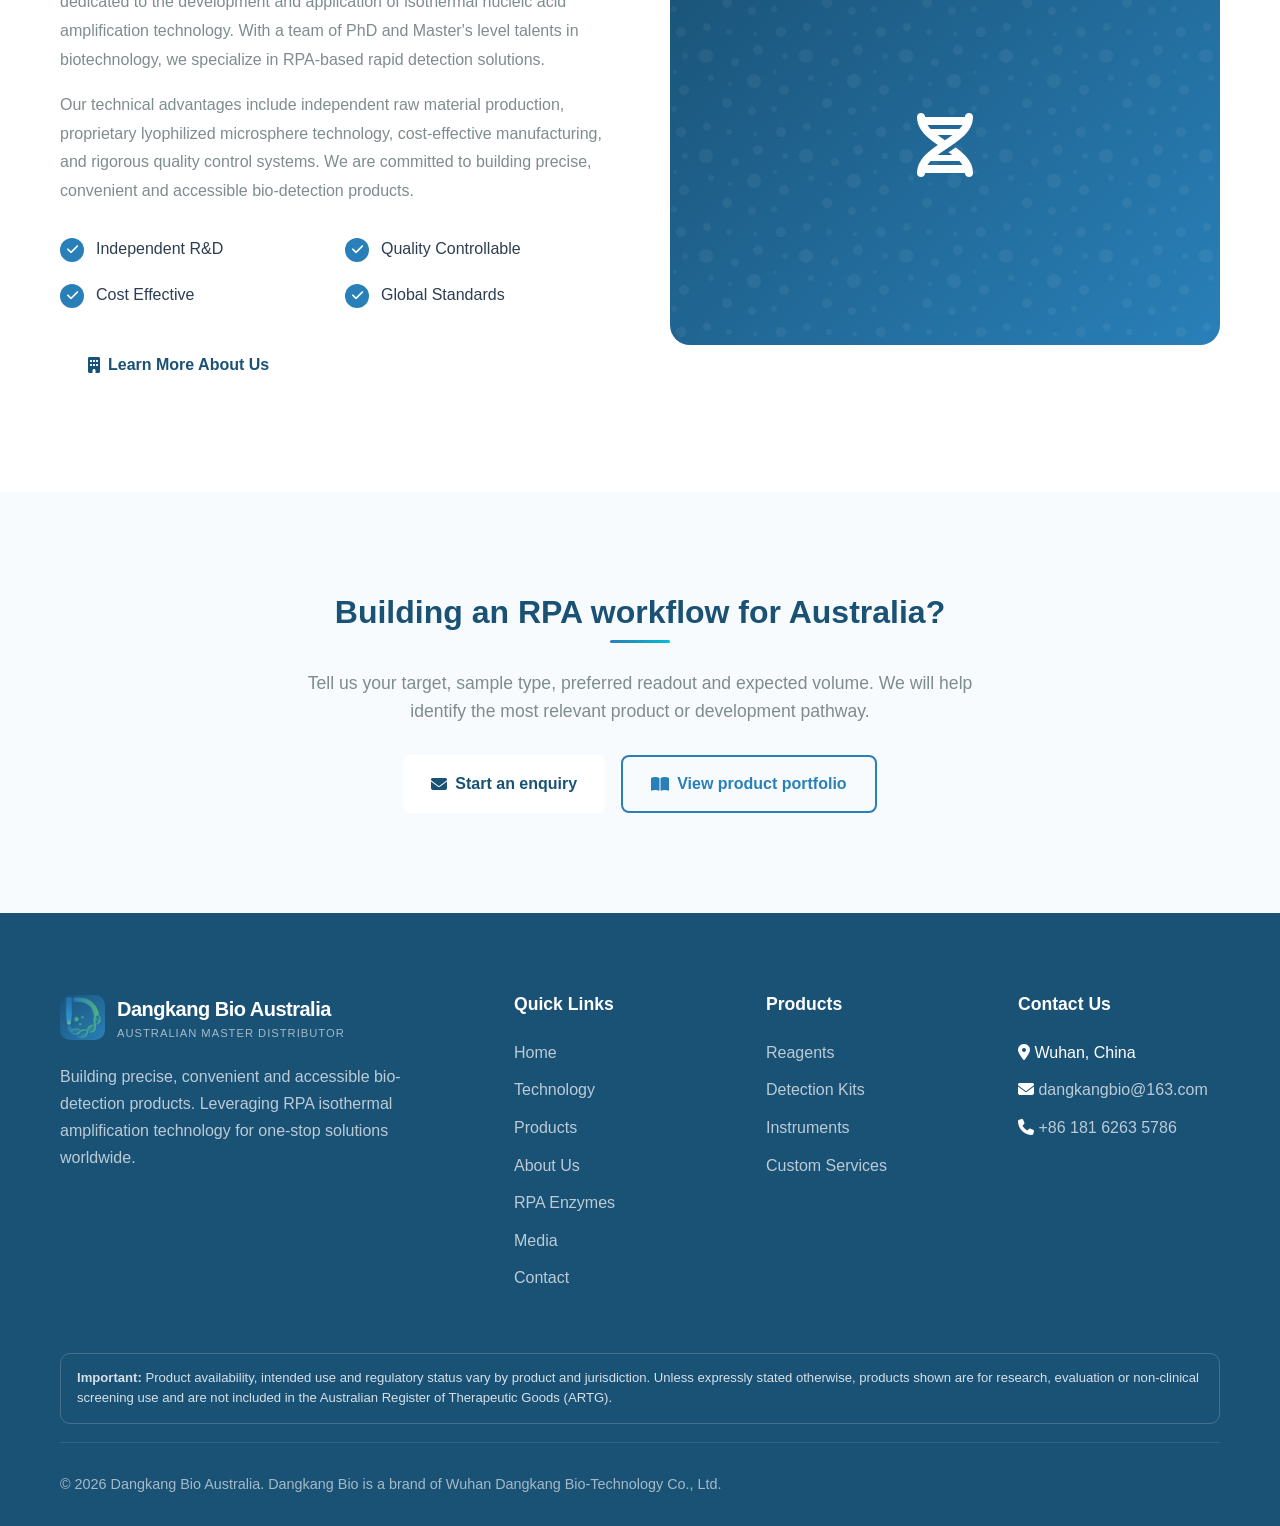
==== commit 93f0f141: "feat: add RPA-CRISPR technology and service module" ====
--- a/index.html
+++ b/index.html
@@ -45,6 +45,7 @@
         <ul class="nav-links" id="primary-navigation">
           <li><a href="index.html" class="active">Home</a></li>
           <li><a href="technology.html">Technology</a></li>
+            <li><a href="rpa-crispr.html">RPA–CRISPR</a></li>
           <li><a href="products.html">Products</a></li>
           <li><a href="about.html">About</a></li>
           <li><a href="rpa-enzymes.html">RPA Enzymes</a></li>
@@ -157,6 +158,24 @@
           </div>
           <h3>Low Contamination Risk</h3>
           <p>Closed-tube detection format minimizes aerosol contamination that commonly affects conventional PCR workflows.</p>
+        </div>
+      </div>
+    </div>
+  </section>
+
+  <!-- RPA-CRISPR Technology Module -->
+  <section class="section">
+    <div class="container">
+      <div class="tech-feature">
+        <div class="tech-content fade-in">
+          <span class="eyebrow">Advanced assay development</span>
+          <h2>RPA amplification meets CRISPR recognition</h2>
+          <p>Combine rapid, low-temperature target amplification with programmable Cas12a or Cas13 recognition and fluorescence or lateral-flow reporting.</p>
+          <p>Our technical guide explains the mechanism, two-step and one-pot integration strategies, engineering limitations, contamination risks, multiplexing challenges and available development support.</p>
+          <a href="rpa-crispr.html" class="btn btn-primary"><i class="fas fa-dna"></i> Explore RPA–CRISPR</a>
+        </div>
+        <div class="crispr-equation fade-in fade-in-delay-2" style="padding:22px;border-radius:24px;background:linear-gradient(135deg,#071f35,#0d6870);">
+          <div><i class="fas fa-copy"></i><strong>RPA</strong><span>Amplify</span></div><b>+</b><div><i class="fas fa-crosshairs"></i><strong>CRISPR</strong><span>Recognise</span></div><b>=</b><div><i class="fas fa-signal"></i><strong>SIGNAL</strong><span>Report</span></div>
         </div>
       </div>
     </div>
--- a/css/style.css
+++ b/css/style.css
@@ -188,6 +188,31 @@
   }
 }
 
+/* RPA–CRISPR technology page */
+.eyebrow { display: inline-block; margin-bottom: 12px; color: var(--accent-cyan); font-size: .78rem; font-weight: 800; letter-spacing: .16em; text-transform: uppercase; }
+.eyebrow.light { color: #9df4ea; }
+.crispr-hero { padding: 150px 0 80px; color: white; background: radial-gradient(circle at 80% 20%, rgba(0,188,212,.25), transparent 28%), linear-gradient(135deg,#061d33,#0b5265); }
+.crispr-hero-grid { display: grid; grid-template-columns: 1.15fr 1fr; gap: 56px; align-items: center; }
+.crispr-hero h1 { max-width: 720px; color: white; font-size: clamp(2.6rem,5vw,4.7rem); line-height: 1.02; }
+.crispr-hero p { max-width: 700px; color: rgba(255,255,255,.83); font-size: 1.12rem; }
+.crispr-equation { display: grid; grid-template-columns: 1fr auto 1fr auto 1fr; gap: 12px; align-items: center; }
+.crispr-equation div { min-height: 165px; padding: 24px 12px; display: flex; flex-direction: column; align-items: center; justify-content: center; border: 1px solid rgba(157,244,234,.35); border-radius: 22px; background: rgba(255,255,255,.07); text-align: center; }
+.crispr-equation i { margin-bottom: 14px; color: #65d6c4; font-size: 2rem; }.crispr-equation strong{color:#fff}.crispr-equation span{color:#a9d7dc;font-size:.8rem}.crispr-equation>b{color:#65d6c4;font-size:1.8rem}
+.process-lane { display:grid; grid-template-columns:repeat(4,1fr); gap:18px; counter-reset:step; }
+.process-lane article { position:relative; padding:28px 24px; border-radius:18px; background:#fff; box-shadow:var(--shadow-sm); border-top:4px solid var(--accent-cyan); }
+.process-lane article>span{position:absolute;right:18px;top:12px;color:#d9e7ec;font-size:2.2rem;font-weight:800}.process-lane i{margin-bottom:18px;color:var(--primary-light);font-size:2rem}
+.split-grid { display:grid; grid-template-columns:1.25fr .75fr; gap:60px; align-items:center; }
+.mechanism-card{display:grid;grid-template-columns:48px 1fr;gap:18px;margin:18px 0;padding:20px;border:1px solid var(--border-color);border-radius:16px;background:#fff}.mechanism-icon{width:44px;height:44px;display:grid;place-items:center;border-radius:50%;background:linear-gradient(135deg,var(--primary-light),var(--accent-cyan));color:#fff;font-weight:800}
+.signal-panel{padding:34px;border-radius:24px;background:linear-gradient(145deg,#071f35,#0d5c68);text-align:center}.signal-panel>i{margin:16px;color:#65d6c4}.signal-state{display:flex;flex-direction:column;align-items:center;padding:25px;border-radius:18px;color:#fff}.signal-state i{margin-bottom:14px;font-size:2.3rem}.signal-state small{margin-top:8px;color:rgba(255,255,255,.7)}.signal-state.off{background:rgba(255,255,255,.07)}.signal-state.on{background:rgba(0,188,212,.18);box-shadow:0 0 34px rgba(101,214,196,.2)}
+.strategy-grid,.risk-grid{display:grid;grid-template-columns:repeat(3,1fr);gap:20px}.strategy-grid article{padding:28px;border:1px solid rgba(255,255,255,.18);border-radius:18px;background:rgba(255,255,255,.07);color:#fff}.strategy-grid h3,.strategy-grid strong{color:#fff}.strategy-grid p,.strategy-grid span{display:block;color:rgba(255,255,255,.76)}.strategy-grid i{color:#65d6c4;font-size:2rem}.strategy-grid strong{margin-top:14px}.strategy-tags{display:flex;flex-wrap:wrap;justify-content:center;gap:10px;margin-top:28px}.strategy-tags span{padding:8px 14px;border-radius:99px;background:rgba(255,255,255,.12);color:#fff;font-size:.82rem}
+.risk-grid article{padding:26px;border:1px solid var(--border-color);border-radius:16px;background:#fff}.risk-grid i{color:#e18b42;font-size:1.7rem}.risk-grid h3{margin-top:14px}
+.service-section{color:#fff;background:linear-gradient(135deg,#082b45,#007d83)}.service-section h2{color:#fff}.service-section p{color:rgba(255,255,255,.8)}.service-grid{display:grid;grid-template-columns:1fr 1.15fr;gap:60px;align-items:center}.service-grid ol{list-style:none;display:grid;grid-template-columns:1fr 1fr;gap:14px;counter-reset:svc}.service-grid li{padding:18px;border-radius:14px;background:rgba(255,255,255,.1)}.service-grid li strong,.service-grid li span{display:block;color:#fff}.service-grid li span{margin-top:5px;color:rgba(255,255,255,.68);font-size:.85rem}
+.literature-grid{display:grid;grid-template-columns:repeat(2,1fr);gap:18px}.literature-card{display:block;padding:24px;border:1px solid var(--border-color);border-radius:16px;background:#fff;box-shadow:var(--shadow-sm)}.literature-card span{color:var(--accent-cyan);font-size:.75rem;font-weight:800;text-transform:uppercase;letter-spacing:.08em}.literature-card h3{margin:9px 0}.literature-card b{color:var(--primary-light)}
+.poster-showcase-grid{display:grid;grid-template-columns:.8fr 1.2fr;gap:60px;align-items:center}.poster-showcase img{display:block;width:100%;max-width:620px;margin:auto;border-radius:18px;box-shadow:var(--shadow-lg)}
+@media(max-width:900px){.crispr-hero-grid,.split-grid,.service-grid{grid-template-columns:1fr}.process-lane,.strategy-grid,.risk-grid{grid-template-columns:1fr 1fr}.crispr-equation{max-width:620px}.crispr-hero{padding-top:125px}}
+@media(max-width:900px){.poster-showcase-grid{grid-template-columns:1fr}}
+@media(max-width:600px){.crispr-equation{grid-template-columns:1fr}.crispr-equation>b{transform:rotate(90deg)}.process-lane,.strategy-grid,.risk-grid,.literature-grid,.service-grid ol{grid-template-columns:1fr}.crispr-hero h1{font-size:2.45rem}}
+
 .logo:hover .logo-icon {
   transform: scale(1.05);
 }
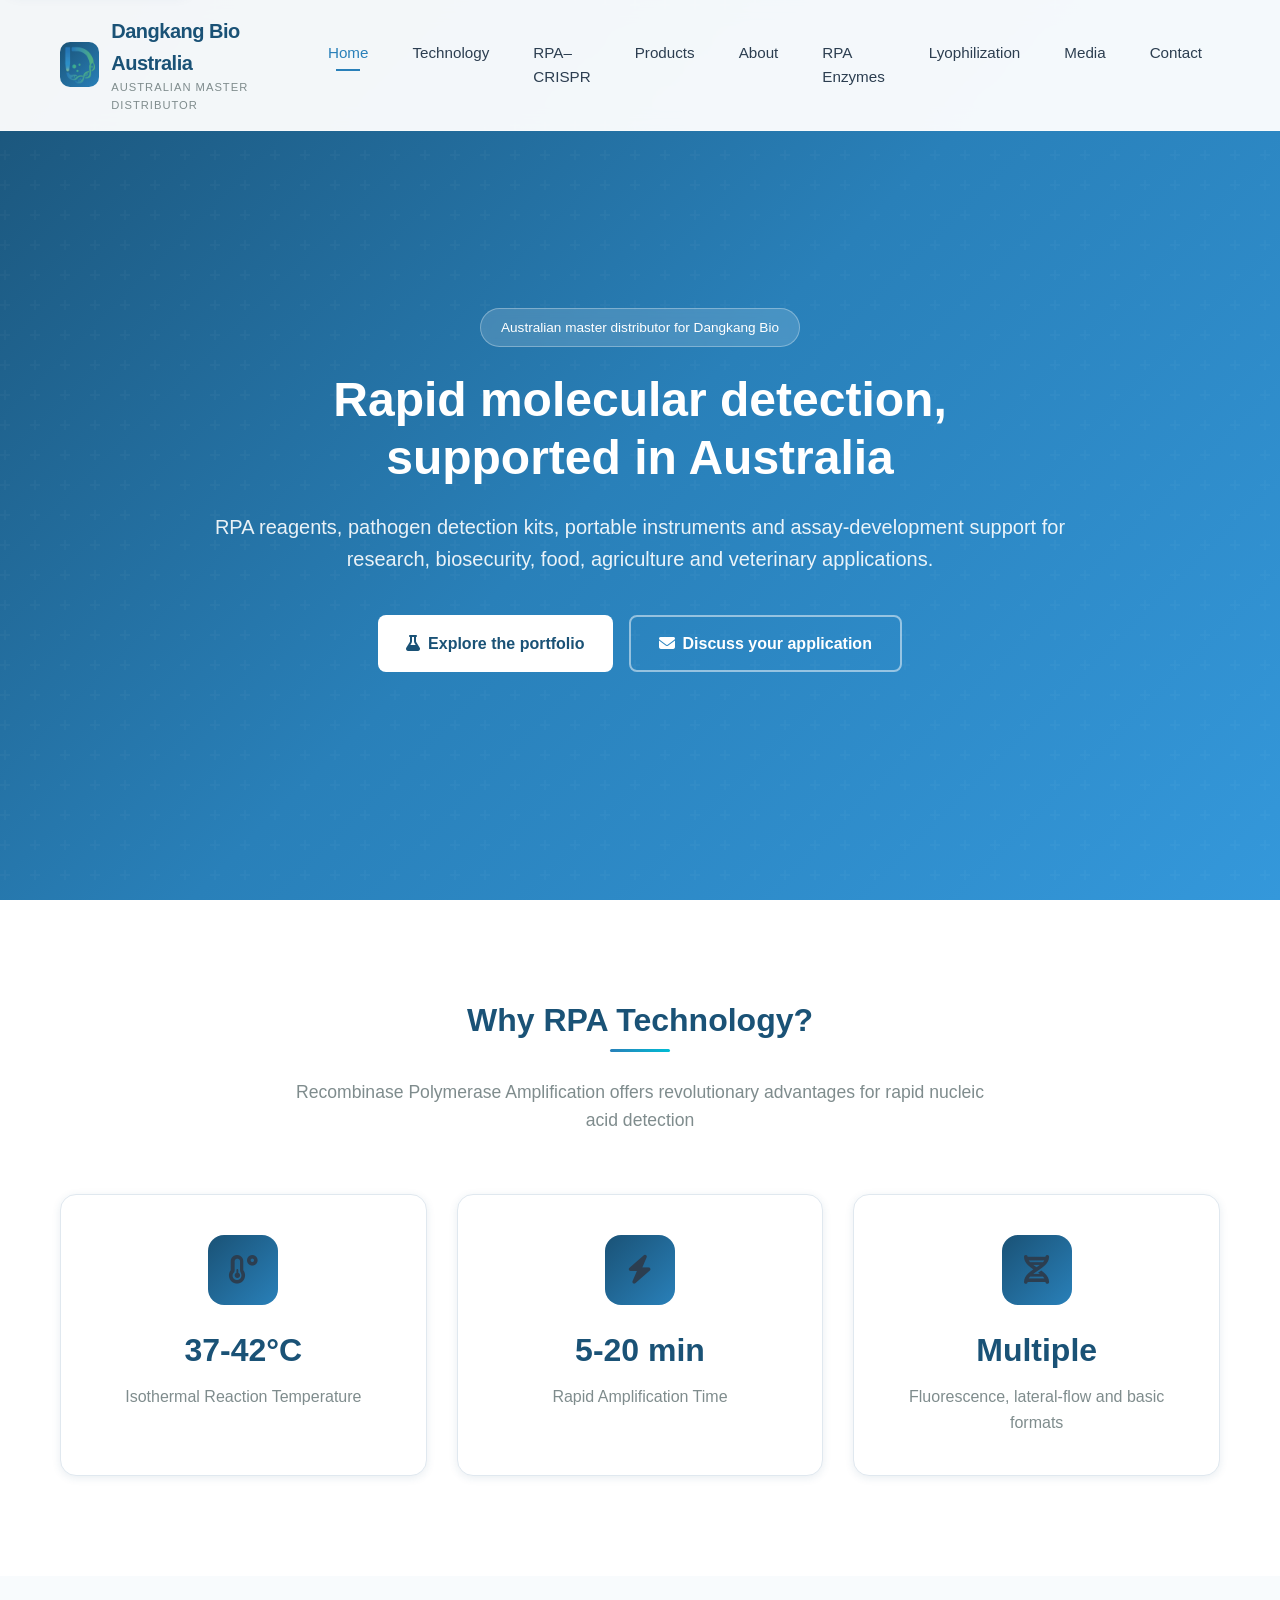
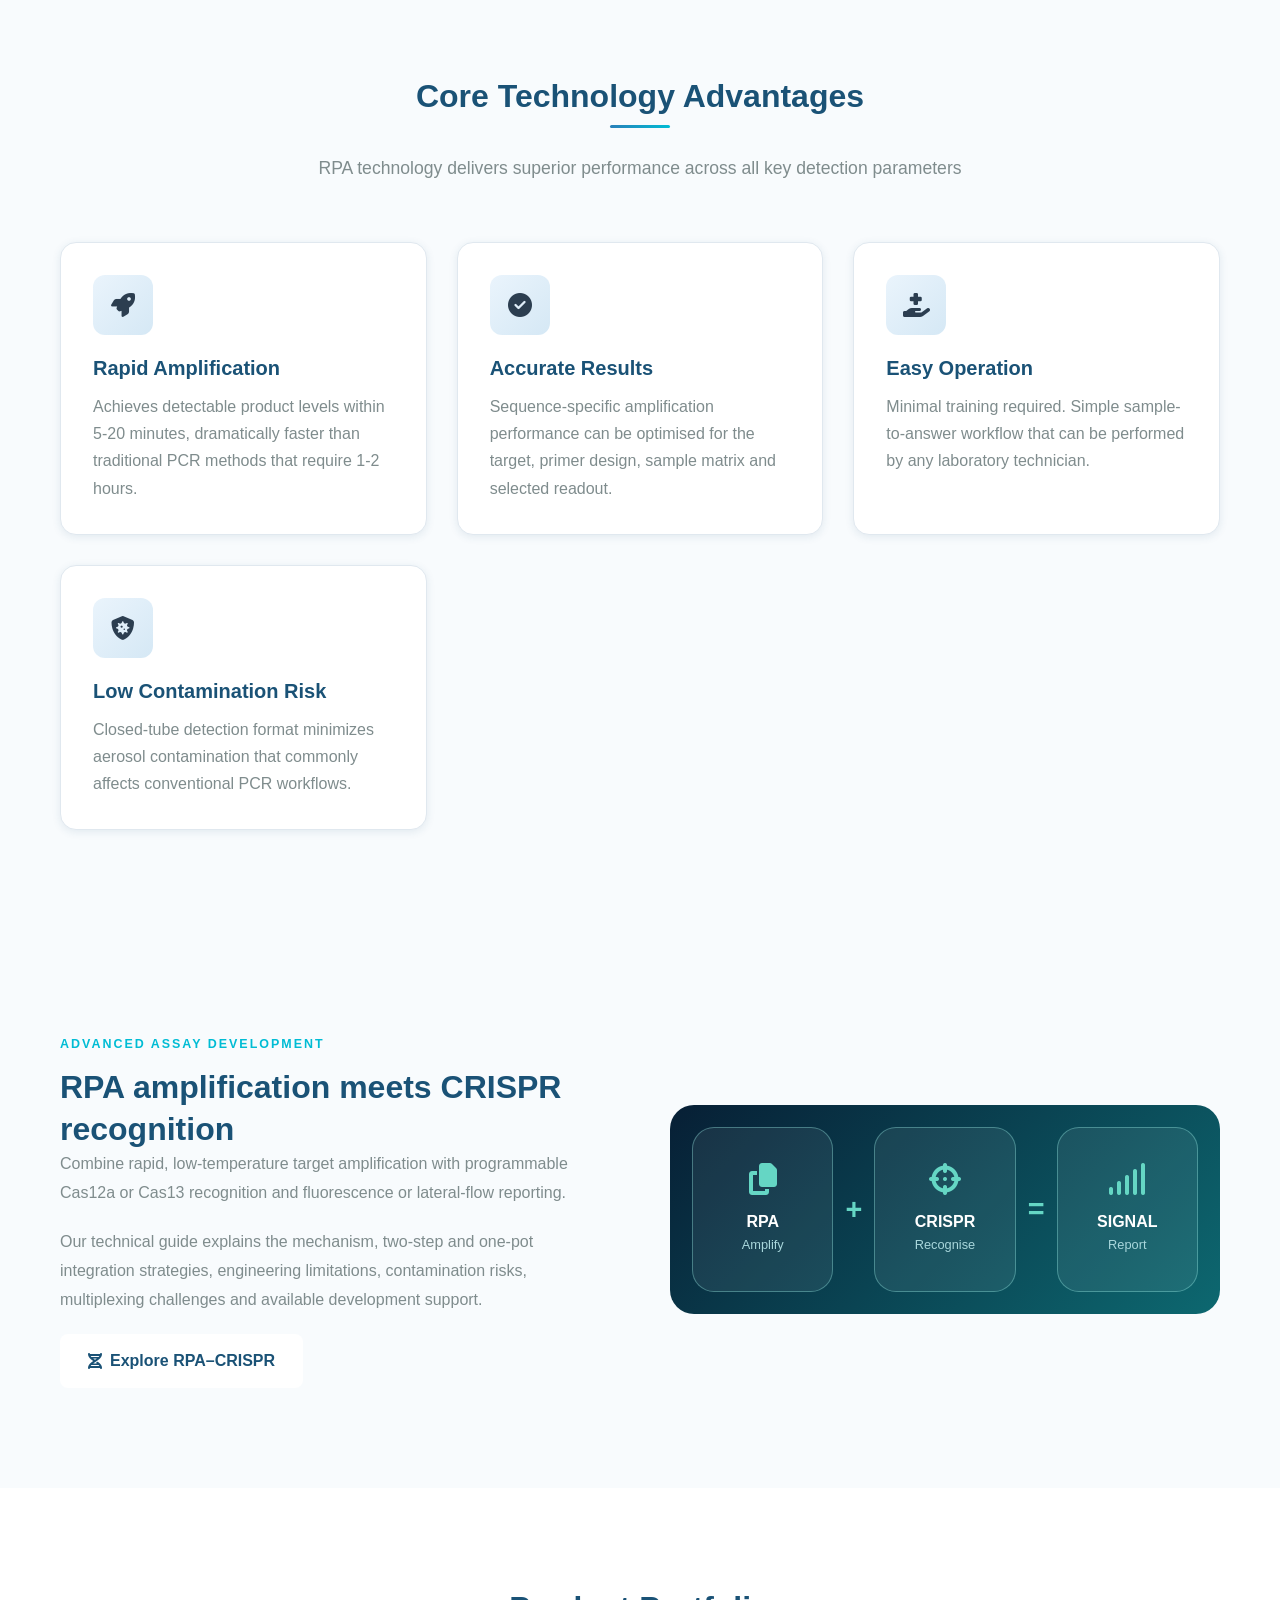
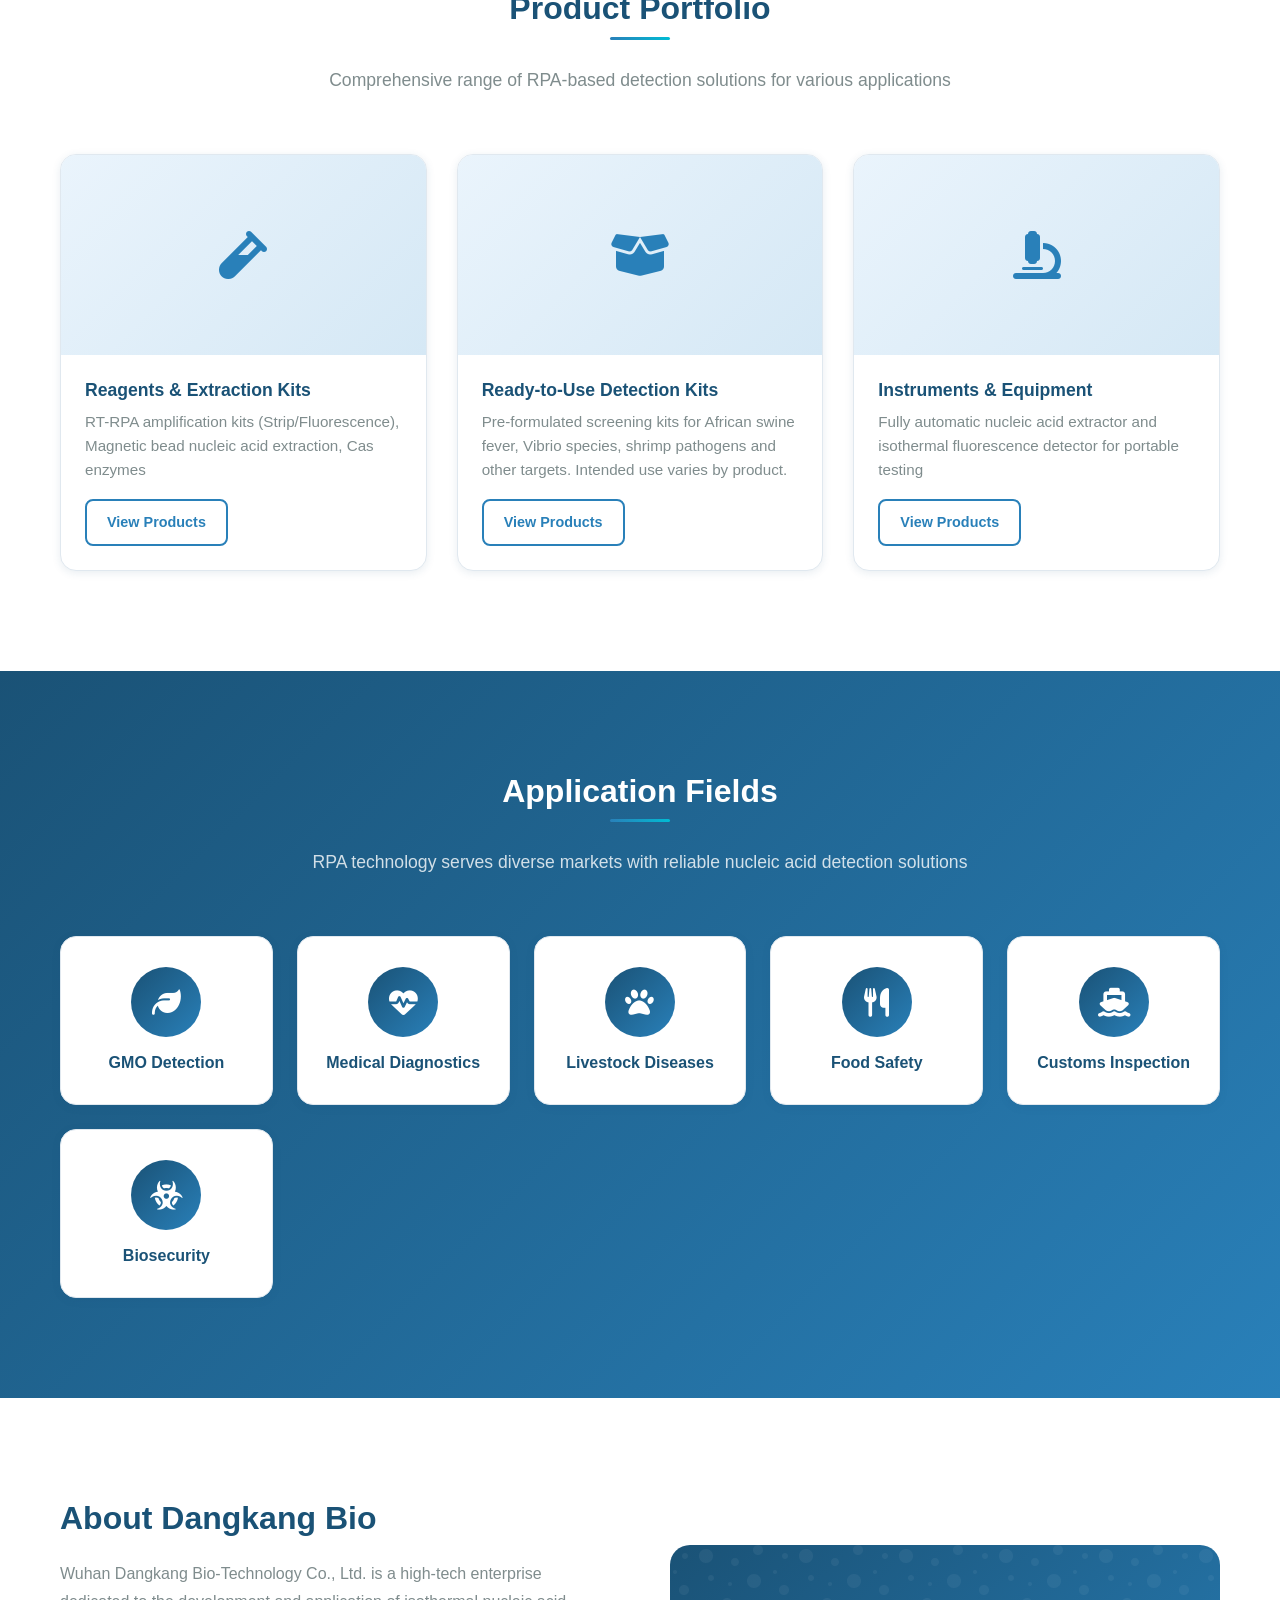
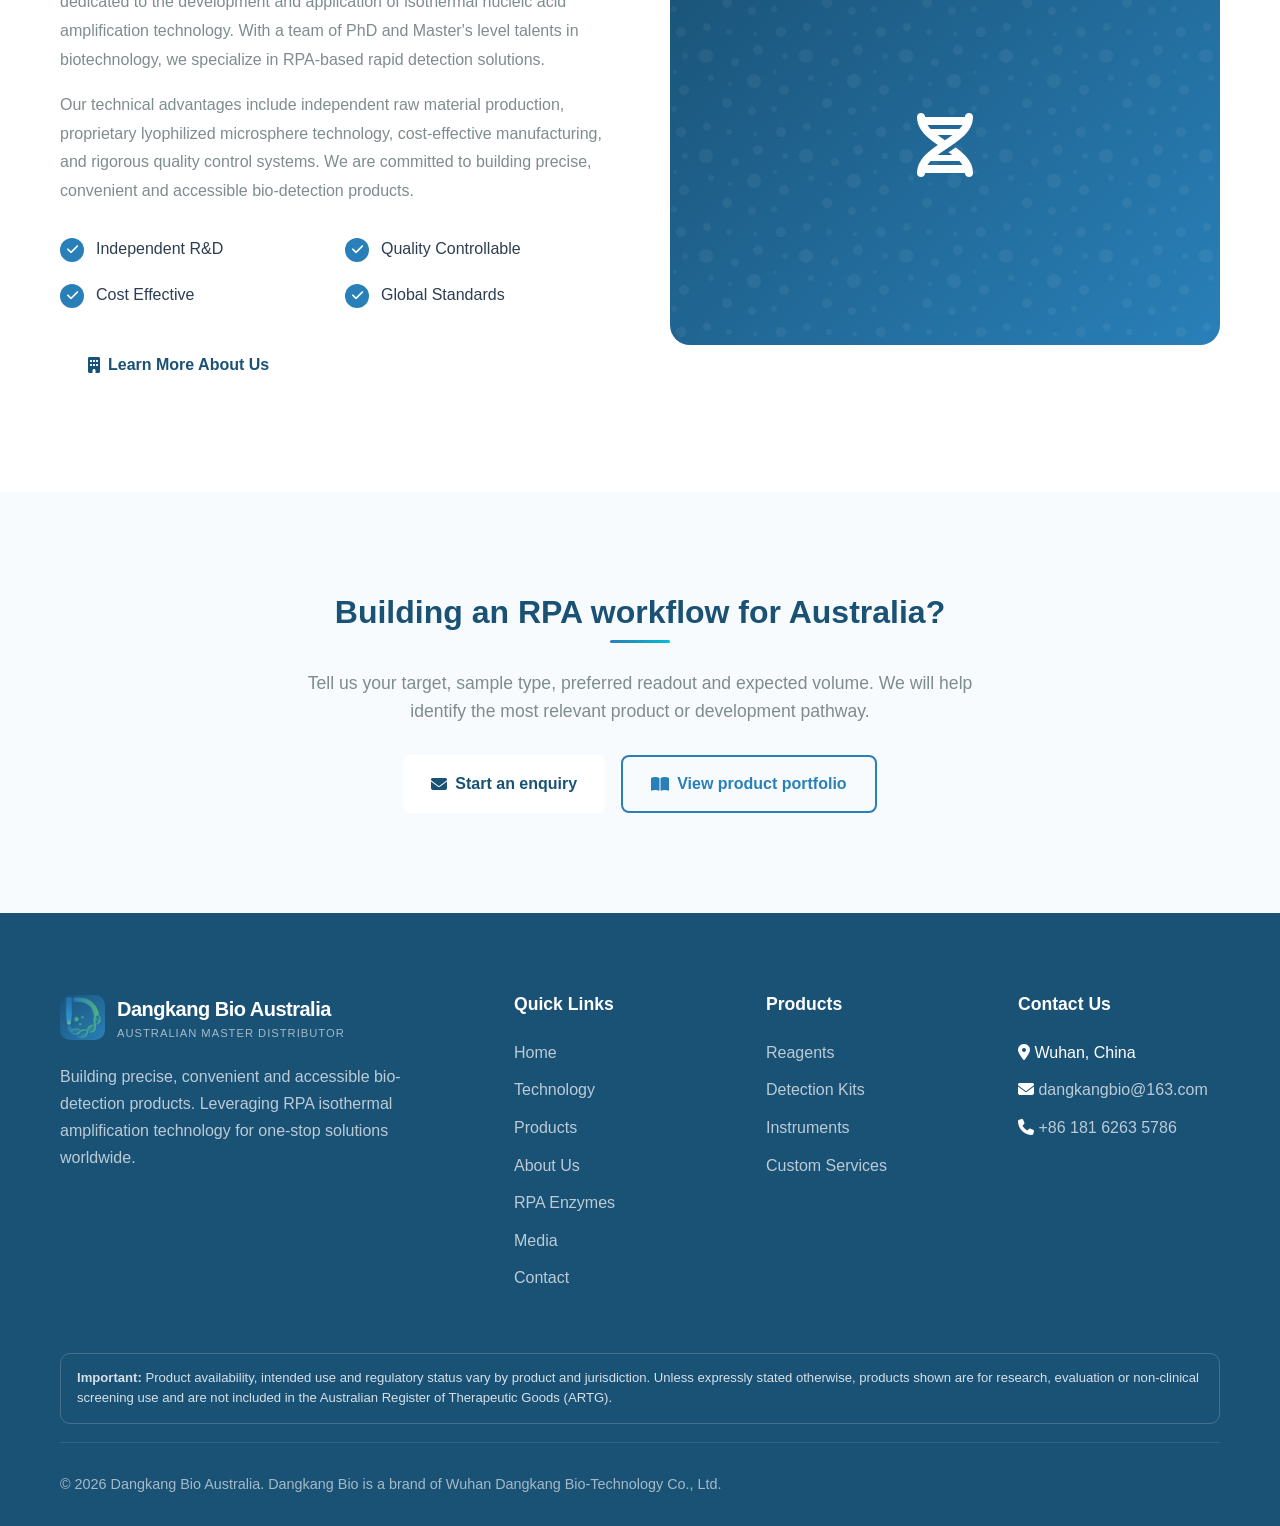
==== commit 1845af0e: "feat: publish technical poster library and refine claims" ====
--- a/index.html
+++ b/index.html
@@ -141,7 +141,7 @@
             <i class="fas fa-check-circle"></i>
           </div>
           <h3>Accurate Results</h3>
-          <p>High specificity and sensitivity comparable to PCR, with single-copy detection capability for ultimate precision.</p>
+          <p>Sequence-specific amplification performance can be optimised for the target, primer design, sample matrix and selected readout.</p>
         </div>
         
         <div class="card fade-in fade-in-delay-3">
--- a/css/style.css
+++ b/css/style.css
@@ -209,9 +209,11 @@
 .service-section{color:#fff;background:linear-gradient(135deg,#082b45,#007d83)}.service-section h2{color:#fff}.service-section p{color:rgba(255,255,255,.8)}.service-grid{display:grid;grid-template-columns:1fr 1.15fr;gap:60px;align-items:center}.service-grid ol{list-style:none;display:grid;grid-template-columns:1fr 1fr;gap:14px;counter-reset:svc}.service-grid li{padding:18px;border-radius:14px;background:rgba(255,255,255,.1)}.service-grid li strong,.service-grid li span{display:block;color:#fff}.service-grid li span{margin-top:5px;color:rgba(255,255,255,.68);font-size:.85rem}
 .literature-grid{display:grid;grid-template-columns:repeat(2,1fr);gap:18px}.literature-card{display:block;padding:24px;border:1px solid var(--border-color);border-radius:16px;background:#fff;box-shadow:var(--shadow-sm)}.literature-card span{color:var(--accent-cyan);font-size:.75rem;font-weight:800;text-transform:uppercase;letter-spacing:.08em}.literature-card h3{margin:9px 0}.literature-card b{color:var(--primary-light)}
 .poster-showcase-grid{display:grid;grid-template-columns:.8fr 1.2fr;gap:60px;align-items:center}.poster-showcase img{display:block;width:100%;max-width:620px;margin:auto;border-radius:18px;box-shadow:var(--shadow-lg)}
+.poster-library{background:linear-gradient(180deg,#f5fbfc,#fff)}.poster-grid{display:grid;grid-template-columns:repeat(4,1fr);gap:22px}.poster-card{overflow:hidden;border:1px solid var(--border-color);border-radius:18px;background:#fff;box-shadow:var(--shadow-sm)}.poster-card>a:first-child{display:block;aspect-ratio:864/1200;overflow:hidden;background:#082b45}.poster-card img{width:100%;height:100%;object-fit:cover;object-position:top;transition:transform .35s ease}.poster-card:hover img{transform:scale(1.025)}.poster-card>div{padding:20px}.poster-card h3{font-size:1.2rem}.poster-card p{min-height:52px;font-size:.9rem;color:var(--text-light)}
 @media(max-width:900px){.crispr-hero-grid,.split-grid,.service-grid{grid-template-columns:1fr}.process-lane,.strategy-grid,.risk-grid{grid-template-columns:1fr 1fr}.crispr-equation{max-width:620px}.crispr-hero{padding-top:125px}}
-@media(max-width:900px){.poster-showcase-grid{grid-template-columns:1fr}}
+@media(max-width:900px){.poster-showcase-grid{grid-template-columns:1fr}.poster-grid{grid-template-columns:1fr 1fr}}
 @media(max-width:600px){.crispr-equation{grid-template-columns:1fr}.crispr-equation>b{transform:rotate(90deg)}.process-lane,.strategy-grid,.risk-grid,.literature-grid,.service-grid ol{grid-template-columns:1fr}.crispr-hero h1{font-size:2.45rem}}
+@media(max-width:600px){.poster-grid{grid-template-columns:1fr}}
 
 .logo:hover .logo-icon {
   transform: scale(1.05);
